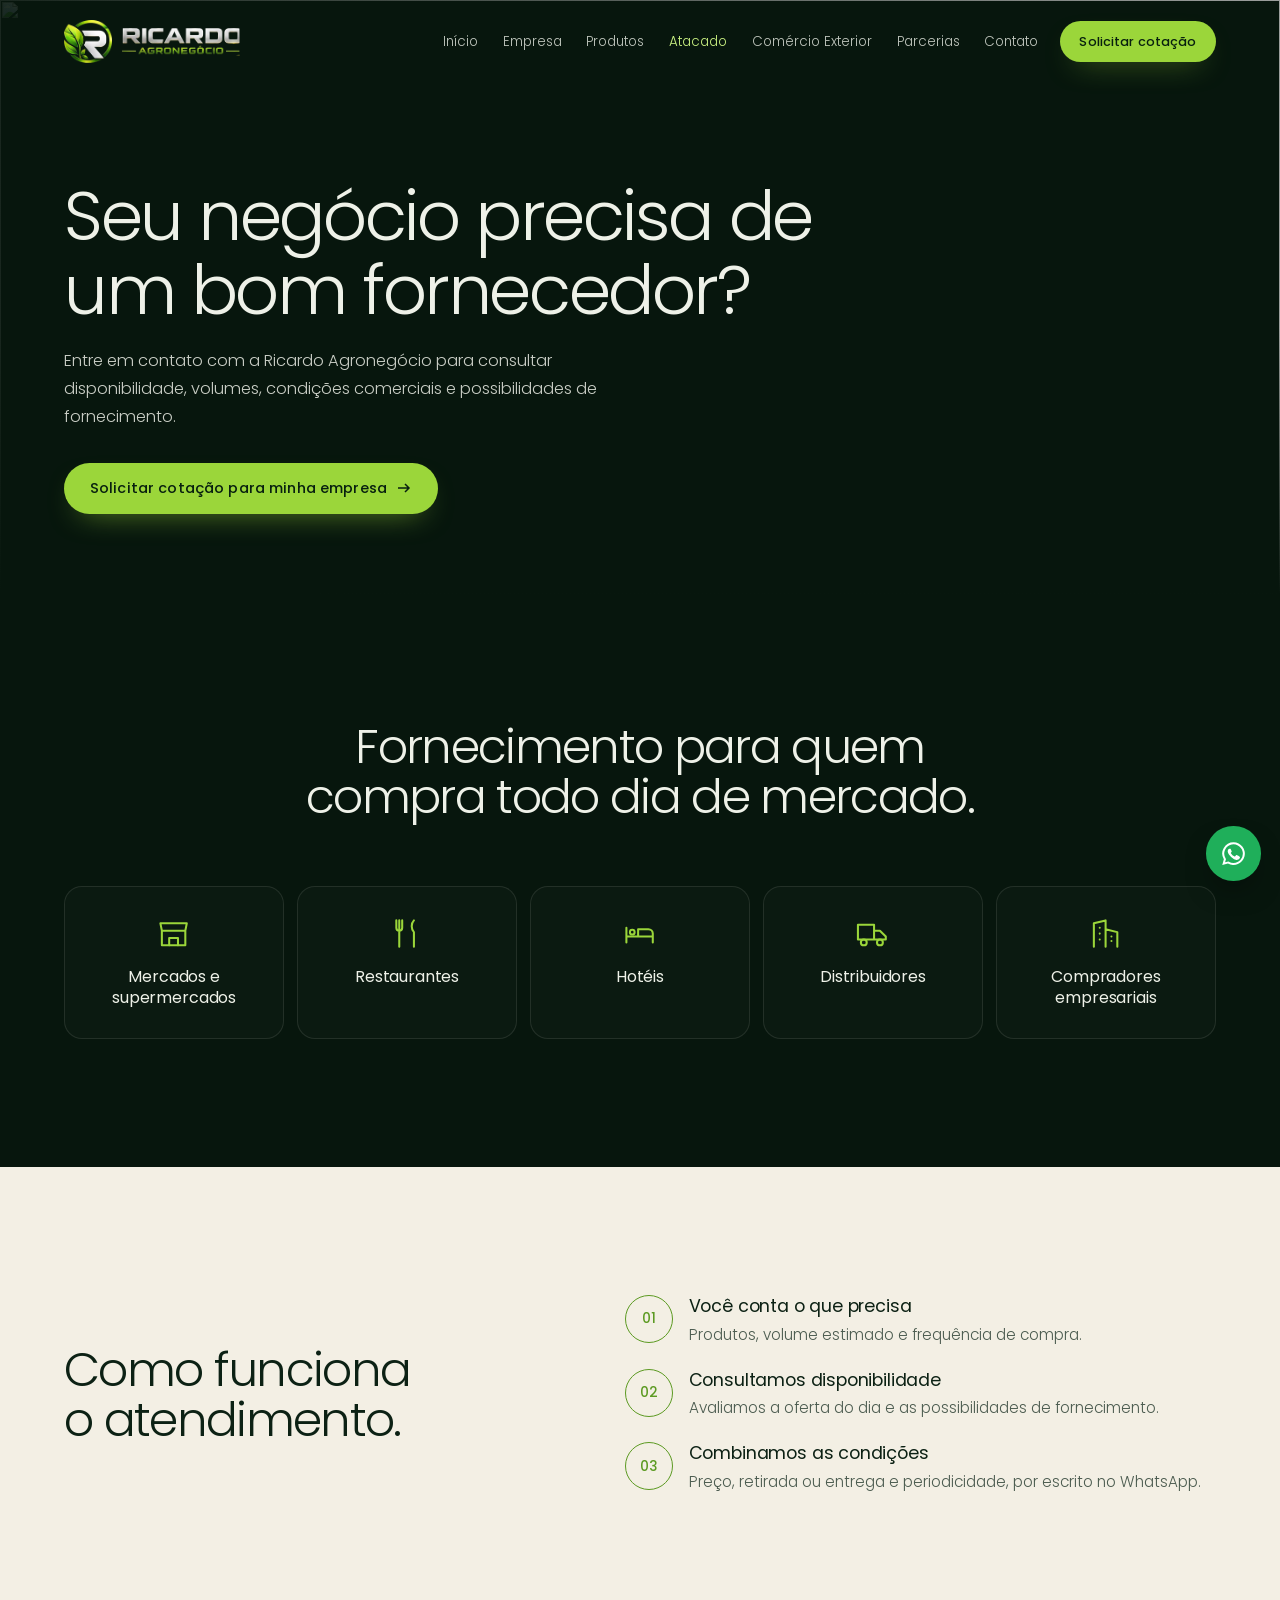
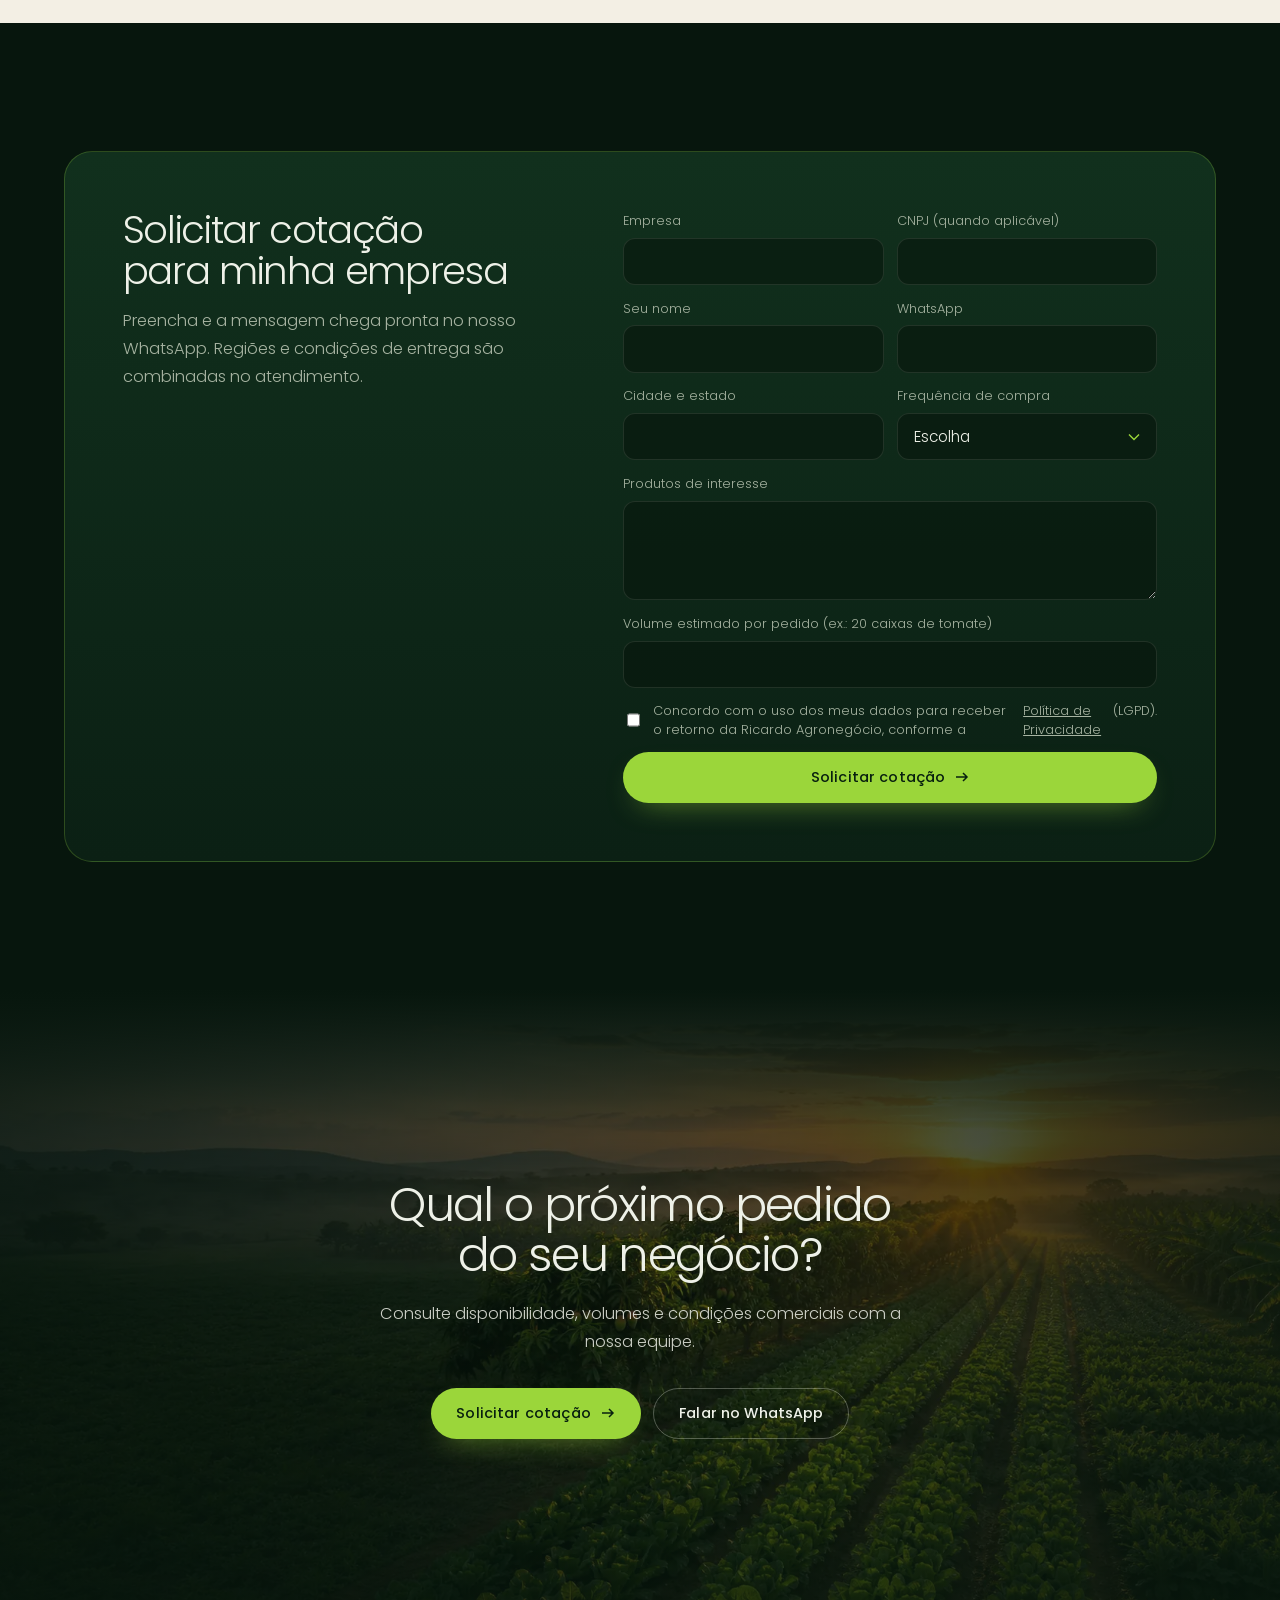
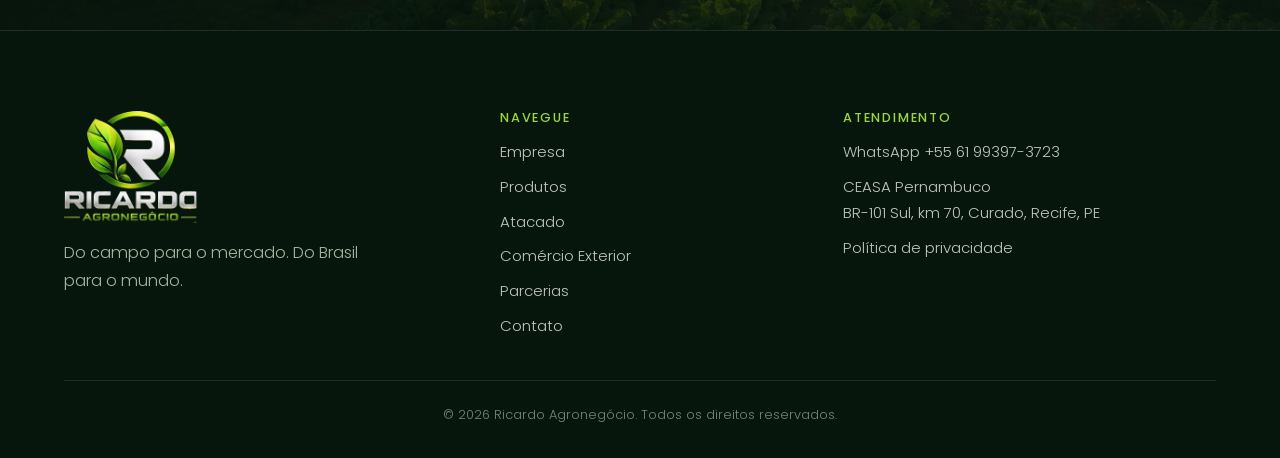
==== atacado.html @ 0f563da0 "feat: Ricardo Agronegocio site with catalog, quote list, harvest calendar and CEASA map Co-Authored-" ====
<!doctype html>
<html lang="pt-BR">
<head>
<meta charset="utf-8">
<meta name="viewport" content="width=device-width,initial-scale=1,viewport-fit=cover">
<title>Atacado e distribuição de hortifrúti em Recife | Ricardo Agronegócio</title>
<meta name="description" content="Fornecimento de frutas, verduras e legumes para mercados, restaurantes, hotéis, distribuidores e compradores empresariais a partir da CEASA Pernambuco.">
<meta name="robots" content="noindex,nofollow">
<link rel="canonical" href="https://ricardoagronegocio.vercel.app/atacado">
<meta name="theme-color" content="#07160D">
<meta property="og:type" content="website"><meta property="og:locale" content="pt_BR"><meta property="og:site_name" content="Ricardo Agronegócio">
<meta property="og:title" content="Atacado e distribuição de hortifrúti em Recife | Ricardo Agronegócio"><meta property="og:description" content="Fornecimento de frutas, verduras e legumes para mercados, restaurantes, hotéis, distribuidores e compradores empresariais a partir da CEASA Pernambuco."><meta property="og:url" content="https://ricardoagronegocio.vercel.app/atacado">
<meta property="og:image" content="https://ricardoagronegocio.vercel.app/assets/img/og-image.jpg"><meta name="twitter:card" content="summary_large_image">
<link rel="icon" href="/assets/img/favicon.png" type="image/png"><link rel="apple-touch-icon" href="/assets/img/apple-touch-icon.png">
<link rel="preload" href="/assets/fonts/poppins-300.woff2" as="font" type="font/woff2" crossorigin>
<link rel="preload" href="/assets/fonts/poppins-500.woff2" as="font" type="font/woff2" crossorigin>
<link rel="preload" as="image" imagesrcset="/assets/img/fotos/carga-1000.webp 1000w, /assets/img/fotos/carga-1672.webp 1672w" imagesizes="100vw" fetchpriority="high">
<script>document.documentElement.classList.add('js')</script>
<style>@font-face{font-family:"Poppins";src:url(/assets/fonts/poppins-300.woff2) format("woff2");font-weight:300;font-display:swap}@font-face{font-family:"Poppins";src:url(/assets/fonts/poppins-400.woff2) format("woff2");font-weight:400;font-display:swap}@font-face{font-family:"Poppins";src:url(/assets/fonts/poppins-500.woff2) format("woff2");font-weight:500;font-display:swap}@font-face{font-family:"Sans Reserva";src:local("Arial");size-adjust:112.5%}:root{--bg:#07160D;--bg-2:#0B2014;--bg-3:#11301D;--fg:#EEF1E8;--muted:#A6B3A1;--verde:#9BD63A;--verde-2:#C8EF80;--verde-3:#5C9A22;--creme:#F3EFE4;--creme-2:#E8E1D0;--tinta:#0C2114;--tinta-2:#4C5C50;--linha:rgba(155,214,58,.24);--linha-2:rgba(238,241,232,.1);--linha-c:rgba(12,33,20,.12);--sans:"Poppins","Sans Reserva",Arial,sans-serif;--t-hero:clamp(3rem,7.4vw,7.4rem);--t-h2:clamp(2rem,3.7vw,3.5rem);--gutter:clamp(1.25rem,5vw,4rem);--maxw:1280px;--section-py:clamp(5rem,10vw,8.5rem);--ease:cubic-bezier(.2,.8,.3,1);--r:20px}*,*::before,*::after{box-sizing:border-box}html{-webkit-text-size-adjust:100%;scroll-padding-top:6rem}body{margin:0;background:var(--bg);color:var(--fg);font:300 1.02rem/1.72 var(--sans);-webkit-font-smoothing:antialiased;overflow-x:clip}img{display:block;max-width:100%;height:auto}a{color:inherit;text-decoration:none}button,input,select,textarea{font:inherit;color:inherit}h1,h2,h3,p,ul,ol,figure,dl,dd,blockquote{margin:0}h1,h2{font-weight:300;line-height:1.06;letter-spacing:-.035em;text-wrap:balance}h3{font-weight:400;font-size:1.15rem;line-height:1.3;letter-spacing:-.01em}.wrap{width:100%;max-width:var(--maxw);margin-inline:auto;padding-inline:var(--gutter)}:focus-visible{outline:2px solid var(--verde);outline-offset:3px;border-radius:4px}::selection{background:var(--verde);color:var(--bg)}.btn{display:inline-flex;align-items:center;justify-content:center;gap:.55rem;min-height:3.2rem;padding:.7rem 1.55rem;border-radius:999px;border:1px solid transparent;font:500 .9rem/1.2 var(--sans);letter-spacing:.01em;white-space:nowrap;cursor:pointer;transition:background-color .35s var(--ease),border-color .35s var(--ease),color .35s var(--ease),transform .35s var(--ease),box-shadow .35s var(--ease)}.btn svg{width:1rem;height:1rem;flex:none;transition:transform .35s var(--ease)}.btn:hover svg{transform:translateX(3px)}.btn:active{transform:scale(.98)}.btn--verde{background:var(--verde);color:#08200F;box-shadow:0 12px 30px -16px rgba(155,214,58,.75)}.btn--verde:hover{background:var(--verde-2)}.btn--linha{border-color:rgba(238,241,232,.3);color:var(--fg)}.btn--linha:hover{border-color:var(--verde);color:var(--verde-2)}.btn--escuro{background:var(--tinta);color:var(--creme)}.btn--escuro:hover{background:var(--bg-3)}.ctas{display:flex;flex-wrap:wrap;gap:.75rem}.top{position:fixed;inset:0 0 auto 0;z-index:60;transition:background-color .4s var(--ease),border-color .4s var(--ease)}.top.solid,.menu-open .top{background:rgba(7,22,13,.86);-webkit-backdrop-filter:blur(14px);backdrop-filter:blur(14px);border-bottom:1px solid var(--linha-2)}.top__in{display:flex;align-items:center;justify-content:space-between;gap:1.2rem;height:5.2rem}.marca{display:flex;align-items:center;gap:.65rem;flex:none}.marca__r{width:3rem;height:auto}.marca__nome{height:1.75rem;width:auto}.nav{display:flex;align-items:center;gap:.15rem}.nav a:not(.btn){padding:.5rem .7rem;font-size:.84rem;color:rgba(238,241,232,.8);transition:color .3s}.nav a:not(.btn):hover,.nav a[aria-current="page"]{color:var(--verde-2)}.nav .btn{min-height:2.6rem;padding:.5rem 1.15rem;font-size:.8rem;margin-left:.5rem}.burger{display:none;width:2.9rem;height:2.9rem;border-radius:50%;border:1px solid var(--linha);background:none;cursor:pointer;position:relative}.burger span{position:absolute;left:50%;width:1.1rem;height:1.5px;background:var(--verde-2);transform:translateX(-50%);transition:transform .35s var(--ease),top .35s var(--ease)}.burger span:first-child{top:42%}.burger span:last-child{top:58%}.menu-open .burger span:first-child{top:50%;transform:translateX(-50%) rotate(45deg)}.menu-open .burger span:last-child{top:50%;transform:translateX(-50%) rotate(-45deg)}.capa{position:relative;min-height:100svh;display:flex;align-items:flex-end;overflow:hidden;isolation:isolate}.capa__bg{position:absolute;inset:0;z-index:-1}.capa__bg img{width:100%;height:100%;object-fit:cover;object-position:60% 50%;transform:scale(1.06)}.capa__bg::after{content:"";position:absolute;inset:0;background:linear-gradient(90deg,rgba(7,22,13,.88) 0%,rgba(7,22,13,.6) 38%,rgba(7,22,13,.08) 72%),linear-gradient(0deg,var(--bg) 0%,rgba(7,22,13,0) 36%)}.capa__txt{max-width:58rem;padding-block:9rem clamp(4rem,11vh,6.5rem)}.capa h1{font-size:var(--t-hero);line-height:.98}.capa p{margin-top:1.5rem;max-width:32rem;font-size:clamp(1.05rem,1.3vw,1.22rem);color:rgba(238,241,232,.84)}.capa .ctas{margin-top:2.2rem}.safra{display:flex;align-items:stretch;border-block:1px solid var(--linha-2);background:var(--bg)}.safra__rot{flex:none;display:flex;flex-direction:column;justify-content:center;padding:1rem clamp(1.2rem,3vw,2.4rem);border-right:1px solid var(--linha-2);line-height:1.25}.safra__rot span{font-size:.78rem;color:var(--muted)}.safra__rot b{font-weight:400;font-size:1.15rem;color:var(--verde-2);text-transform:capitalize}.safra__trilho{flex:1;overflow:hidden;-webkit-mask:linear-gradient(90deg,transparent,#000 6%,#000 94%,transparent);mask:linear-gradient(90deg,transparent,#000 6%,#000 94%,transparent)}.safra__t{display:flex;width:max-content;animation:corre 60s linear infinite}.safra__t:hover{animation-play-state:paused}.safra__item{flex:none;display:flex;align-items:center;gap:.7rem;margin-right:2rem;padding-block:.85rem;font-size:.92rem;color:rgba(238,241,232,.86);transition:color .3s}.safra__item img{width:2.8rem;height:2.8rem;border-radius:50%;object-fit:cover;border:1px solid var(--linha)}.safra__item:hover{color:var(--verde-2)}@keyframes corre{to{transform:translate3d(-50%,0,0)}}.perc{position:relative;background:var(--bg)}.js .perc{height:420vh}.perc__palco{position:sticky;top:0;height:100svh;overflow:hidden;isolation:isolate}.perc__fotos{position:absolute;inset:0;z-index:-1}.perc__foto{position:absolute;inset:0;opacity:0;transition:opacity 1.1s var(--ease)}.perc__foto.on{opacity:1}.perc__foto img{width:100%;height:100%;object-fit:cover;transform:scale(1.08);transition:transform 6s linear}.perc__foto.on img{transform:scale(1)}.perc__fotos::after{content:"";position:absolute;inset:0;background:linear-gradient(90deg,rgba(7,22,13,.9) 0%,rgba(7,22,13,.55) 42%,rgba(7,22,13,.12) 75%),linear-gradient(0deg,rgba(7,22,13,.85) 0%,rgba(7,22,13,0) 40%),linear-gradient(180deg,rgba(7,22,13,.7) 0%,rgba(7,22,13,0) 25%)}.perc__in{height:100%;display:grid;grid-template-rows:auto 1fr auto;padding-block:7.5rem 2.6rem}.perc__titulo{font-size:clamp(2rem,3.6vw,3.4rem);max-width:40rem}.perc__titulo span{color:var(--verde-2)}.perc__etapas{position:relative;align-self:end;max-width:31rem;min-height:17rem}.perc__etapa{position:absolute;inset:auto 0 0 0;opacity:0;transform:translate3d(0,24px,0);transition:opacity .7s var(--ease),transform .9s var(--ease);pointer-events:none}.perc__etapa.on{opacity:1;transform:none;pointer-events:auto}.perc__m{display:none}.perc__n{font-size:.82rem;font-weight:500;letter-spacing:.18em;color:var(--verde)}.perc__etapa h3{margin-top:.4rem;font-size:clamp(1.6rem,2.4vw,2.2rem);font-weight:300;letter-spacing:-.02em}.perc__frase{margin-top:.6rem;font-size:1.12rem;color:var(--verde-2)}.perc__etapa p:not(.perc__n):not(.perc__frase){margin-top:.6rem;color:rgba(238,241,232,.8)}.perc__etapa .btn{margin-top:1.4rem}.perc__trilha{position:relative;display:grid;grid-template-columns:repeat(4,1fr);margin:2.2rem 0 0;padding:0;list-style:none}.perc__trilha i{position:absolute;left:0;right:0;top:.45rem;height:2px;background:var(--linha-2)}.perc__trilha i b{position:absolute;inset:0;background:linear-gradient(90deg,var(--verde-3),var(--verde-2));transform-origin:left;transform:scaleX(var(--p,0))}.perc__trilha li{position:relative;padding-top:1.6rem;font-size:.86rem;color:var(--muted);transition:color .5s}.perc__trilha li span{position:absolute;left:0;top:0;width:1rem;height:1rem;border-radius:50%;background:var(--bg);border:2px solid rgba(238,241,232,.3);transition:background-color .5s,border-color .5s,box-shadow .5s}.perc__trilha li.on{color:var(--fg)}.perc__trilha li.on span{background:var(--verde);border-color:var(--verde-2);box-shadow:0 0 0 6px rgba(155,214,58,.15)}.sec{position:relative;padding-block:var(--section-py)}.sec--creme{background:var(--creme);color:var(--tinta)}.sec--escuro2{background:var(--bg-2)}.cab{max-width:52rem;margin:0 auto clamp(2.6rem,5vw,4rem);text-align:center}.cab h2{font-size:var(--t-h2)}.cab p{margin:1.1rem auto 0;max-width:40rem;color:var(--muted)}.sec--creme .cab p,.sec--creme p{color:var(--tinta-2)}.fim{display:flex;justify-content:center;margin-top:clamp(2.4rem,5vw,3.4rem)}.cats{display:grid;grid-template-columns:repeat(3,1fr);gap:clamp(.9rem,1.6vw,1.3rem)}.cat{display:flex;flex-direction:column;border-radius:var(--r);overflow:hidden;background:#fff;border:1px solid var(--linha-c);transition:transform .5s var(--ease),box-shadow .5s var(--ease)}.cat__foto{aspect-ratio:16/10;overflow:hidden;background:#E6E3DD}.cat__foto img{width:100%;height:100%;object-fit:cover;transition:transform .9s var(--ease)}.cat__txt{display:flex;flex-direction:column;gap:.35rem;padding:1.3rem 1.4rem 1.4rem}.cat h3{font-size:1.25rem}.cat p{font-size:.92rem;color:var(--tinta-2)}.cat__n{display:inline-flex;align-items:center;gap:.45rem;margin-top:.5rem;font-size:.84rem;font-weight:500;color:var(--verde-3)}.cat__n svg{width:.9rem;height:.9rem}.cat:hover{transform:translateY(-5px);box-shadow:0 30px 60px -30px rgba(12,33,20,.35)}.cat:hover .cat__foto img{transform:scale(1.06)}.atac{overflow:clip;isolation:isolate}.atac__bg{position:absolute;inset:0;z-index:-1}.atac__bg img{width:100%;height:100%;object-fit:cover}.atac__bg::after{content:"";position:absolute;inset:0;background:linear-gradient(90deg,rgba(7,22,13,.94) 0%,rgba(7,22,13,.78) 40%,rgba(7,22,13,.2) 80%),linear-gradient(180deg,var(--bg) 0%,rgba(7,22,13,0) 18%,rgba(7,22,13,0) 82%,var(--bg) 100%)}.atac__in{min-height:min(48rem,92svh);display:flex;align-items:center}.atac__txt{max-width:36rem}.atac h2{font-size:var(--t-h2)}.atac p{margin-top:1.2rem;color:rgba(238,241,232,.84)}.compradores{display:grid;grid-template-columns:1fr;margin:1.8rem 0 2rem;padding:0;list-style:none;border-top:1px solid var(--linha-2)}.compradores li{display:flex;align-items:center;gap:.9rem;padding:.85rem 0;border-bottom:1px solid var(--linha-2);font-size:1rem}.compradores svg{width:1.4rem;height:1.4rem;flex:none;color:var(--verde)}.loja{display:grid;grid-template-columns:1.05fr .95fr;gap:clamp(2rem,6vw,5rem);align-items:center}.loja h2{font-size:var(--t-h2)}.passos{display:grid;gap:1.3rem;margin:2rem 0 2.2rem;padding:0;list-style:none}.passos li{display:grid;grid-template-columns:3rem 1fr;gap:1rem;align-items:start}.passos b{display:grid;place-items:center;width:3rem;height:3rem;border-radius:50%;border:1px solid var(--verde);color:var(--verde-2);font-weight:500;font-size:.85rem}.passos h3{font-size:1.1rem}.passos p{margin-top:.25rem;font-size:.95rem;color:var(--muted)}.passos--claro b{border-color:var(--verde-3);color:var(--verde-3)}.passos--claro p{color:var(--tinta-2)}.demo{max-width:25rem;margin-inline:auto;border-radius:28px;padding:1.4rem;background:linear-gradient(180deg,#F7F4EC,#EDE7D8);color:var(--tinta);box-shadow:0 40px 90px -40px rgba(0,0,0,.8),0 0 0 1px rgba(255,255,255,.06);transform:rotate(-2deg)}.demo__topo{display:flex;align-items:center;gap:.6rem;padding-bottom:1rem;border-bottom:1px solid var(--linha-c);font-weight:400}.demo__topo svg{width:1.3rem;height:1.3rem;color:var(--verde-3)}.demo__topo b{margin-left:auto;font-weight:500;font-size:.8rem;padding:.2rem .7rem;border-radius:999px;background:var(--tinta);color:var(--verde-2)}.demo__itens{margin:0;padding:0;list-style:none}.demo__itens li{display:grid;grid-template-columns:2.6rem 1fr auto;gap:.8rem;align-items:center;padding:.75rem 0;border-bottom:1px solid var(--linha-c);font-size:.95rem}.demo__itens img{width:2.6rem;height:2.6rem;border-radius:10px;object-fit:cover}.demo__itens b{font-weight:500;font-size:.88rem;color:var(--tinta-2)}.demo__btn{display:flex;align-items:center;justify-content:center;gap:.6rem;margin-top:1.2rem;padding:.9rem;border-radius:999px;background:#1FAF5A;color:#fff;font-weight:500;font-size:.92rem}.demo__btn svg{width:1.2rem;height:1.2rem}.mundo{position:relative;min-height:min(52rem,100svh);display:flex;align-items:center;overflow:clip;isolation:isolate;padding-block:var(--section-py)}.mundo__bg{position:absolute;inset:0;z-index:-1}.mundo__bg img{width:100%;height:100%;object-fit:cover;object-position:60% 50%}.mundo__bg::after{content:"";position:absolute;inset:0;background:linear-gradient(90deg,rgba(7,22,13,.92) 0%,rgba(7,22,13,.66) 42%,rgba(7,22,13,.1) 80%),linear-gradient(180deg,var(--bg) 0%,rgba(7,22,13,0) 16%,rgba(7,22,13,0) 84%,var(--bg) 100%)}.mundo__txt{max-width:36rem}.mundo h2{font-size:var(--t-h2)}.mundo p{margin-top:1.2rem;color:rgba(238,241,232,.84)}.mundo .ctas{margin-top:2rem}.mundo__dado{margin-top:2.4rem!important;padding-top:1.4rem;border-top:1px solid var(--linha);font-size:1.02rem;color:var(--fg)!important}.mundo__dado small{display:block;margin-top:.4rem;font-size:.76rem;color:var(--muted)}.origem__topo{display:grid;grid-template-columns:.85fr 1.15fr;gap:clamp(2rem,6vw,5rem);align-items:center}.origem__foto{border-radius:24px;overflow:hidden;aspect-ratio:4/5;background:var(--creme-2)}.origem__foto img{width:100%;height:100%;object-fit:cover}.origem h2{font-size:var(--t-h2)}.origem__txt>p{margin-top:1.1rem}.origens{display:grid;grid-template-columns:repeat(2,1fr);gap:0;margin:1.8rem 0 0;padding:0;list-style:none;border-top:1px solid var(--linha-c)}.origens li{padding:1rem 1rem 1rem 0;border-bottom:1px solid var(--linha-c)}.origens li:nth-child(odd){padding-right:1.4rem}.origens h3{font-size:1rem;font-weight:500;color:var(--tinta)}.origens p{margin-top:.2rem;font-size:.9rem}.origens--grade{grid-template-columns:repeat(3,1fr);column-gap:2rem}.origem__fonte{margin-top:1.2rem!important;font-size:.78rem;opacity:.8}.cal{background:var(--bg-2)}.cal__abas{display:flex;justify-content:center;gap:.4rem;flex-wrap:wrap;margin-bottom:2rem}.cal__abas button{min-width:3.6rem;padding:.55rem .9rem;border-radius:999px;border:1px solid var(--linha-2);background:none;cursor:pointer;font-size:.86rem;text-transform:capitalize;color:var(--muted);transition:all .3s var(--ease)}.cal__abas button:hover{border-color:var(--verde);color:var(--fg)}.cal__abas button[aria-selected="true"]{background:var(--verde);border-color:var(--verde);color:#08200F;font-weight:500}.cal__grade{display:grid;grid-template-columns:repeat(auto-fill,minmax(7.4rem,1fr));gap:.8rem;min-height:9rem}.cal__item{display:flex;flex-direction:column;align-items:center;gap:.6rem;padding:.9rem .6rem 1rem;border-radius:16px;border:1px solid var(--linha-2);background:rgba(255,255,255,.02);text-align:center;font-size:.86rem;transition:border-color .3s,transform .4s var(--ease);animation:surge .5s var(--ease) both}.cal__item img{width:4.4rem;height:4.4rem;border-radius:50%;object-fit:cover}.cal__item:hover{border-color:var(--verde);transform:translateY(-3px)}.cal__fonte{margin-top:1.6rem;text-align:center;font-size:.78rem;color:var(--muted)}@keyframes surge{from{opacity:0;transform:translateY(8px)}}.lider__in{display:grid;grid-template-columns:.8fr 1.2fr;gap:clamp(2rem,6vw,5rem);align-items:center}.lider__marca{width:min(100%,22rem);margin-inline:auto;filter:drop-shadow(0 30px 60px rgba(0,0,0,.5))}.lider h2{font-size:var(--t-h2)}.lider__cargo{margin-top:.5rem;color:var(--verde-2)}.lider__txt>p:not(.lider__cargo){margin-top:1rem;color:rgba(238,241,232,.82)}.lider blockquote{margin-top:1.8rem;padding-left:1.4rem;border-left:2px solid var(--verde);font-size:clamp(1.2rem,1.8vw,1.55rem);line-height:1.5;font-weight:300}.lider .ctas{margin-top:2rem}.onde__grid{display:grid;grid-template-columns:1fr 1fr;gap:clamp(2rem,6vw,5rem);align-items:center}.onde__mapa svg{width:100%;height:auto;display:block}.onde__credito{margin-top:.5rem;font-size:.72rem;color:var(--muted);text-align:center}.m-agua{fill:none;stroke:#245a4a;stroke-width:1.2}.m-rua{fill:none;stroke:#2f4d38;stroke-width:.8}.m-via{fill:none;stroke:#7FB52E;stroke-width:2;opacity:.75}.m-area{fill:rgba(155,214,58,.1);stroke:var(--verde);stroke-width:1.6}.m-galpao{fill:rgba(155,214,58,.3);stroke:var(--verde-2);stroke-width:.6}.m-pino circle{fill:var(--verde-2)}.m-pulso{fill:none!important;stroke:var(--verde-2);stroke-width:1.5;transform-origin:center;transform-box:fill-box;animation:pulso 2.6s var(--ease) infinite}.m-pulso+.m-pulso{animation-delay:1.3s}@keyframes pulso{from{transform:scale(.3);opacity:1}to{transform:scale(2.2);opacity:0}}.onde h2{font-size:var(--t-h2)}.onde__lugar{margin-top:1.2rem;font-size:1.3rem;color:var(--verde-2)}.onde__txt p:not(.onde__lugar){margin-top:.7rem;color:rgba(238,241,232,.8)}.onde .ctas{margin-top:2rem}.faq{display:grid;grid-template-columns:.8fr 1.2fr;gap:clamp(2rem,5vw,4rem);align-items:start}.faq__cab{position:sticky;top:7rem}.faq h2{font-size:var(--t-h2)}.faq__item{border-bottom:1px solid var(--linha-c)}.faq__item summary{display:flex;justify-content:space-between;align-items:center;gap:1rem;padding:1.2rem 0;cursor:pointer;list-style:none;font-size:1.06rem;font-weight:400}.faq__item summary::-webkit-details-marker{display:none}.faq__item summary span{flex:none;display:grid;place-items:center;width:2rem;height:2rem;border-radius:50%;border:1px solid var(--linha-c);transition:transform .4s var(--ease),background-color .3s}.faq__item summary svg{width:1rem;height:1rem}.faq__item[open] summary span{transform:rotate(45deg);background:var(--tinta);color:var(--creme)}.faq__item p{padding:0 3rem 1.3rem 0}.final{position:relative;min-height:min(40rem,86svh);display:flex;align-items:center;justify-content:center;text-align:center;overflow:clip;isolation:isolate;padding-block:var(--section-py)}.final__bg{position:absolute;inset:0;z-index:-1}.final__bg img{width:100%;height:100%;object-fit:cover}.final__bg::after{content:"";position:absolute;inset:0;background:radial-gradient(70% 70% at 50% 50%,rgba(7,22,13,.55),rgba(7,22,13,.9)),linear-gradient(180deg,var(--bg) 0%,rgba(7,22,13,0) 22%)}.final__txt{max-width:44rem;margin-inline:auto}.final h2{font-size:var(--t-h2)}.final p{margin:1.2rem auto 0;max-width:34rem;color:rgba(238,241,232,.84)}.final .ctas{justify-content:center;margin-top:2rem}.rod{padding-block:clamp(3.5rem,7vw,5rem) 2rem;border-top:1px solid var(--linha-2);background:var(--bg)}.rod__grid{display:grid;grid-template-columns:1.3fr 1fr 1.2fr;gap:2rem}.rod__marca img{height:7rem;width:auto}.rod__frase{margin-top:1rem;color:var(--muted);max-width:20rem}.rod__col{display:flex;flex-direction:column;gap:.55rem}.rod__col h2{font-size:.8rem;font-weight:500;letter-spacing:.14em;text-transform:uppercase;color:var(--verde);margin-bottom:.4rem}.rod__col a{font-size:.94rem;color:rgba(238,241,232,.8);transition:color .3s}.rod__col a:hover{color:var(--verde-2)}.rod__fim{margin-top:2.6rem;padding-top:1.4rem;border-top:1px solid var(--linha-2);font-size:.8rem;color:rgba(238,241,232,.5);text-align:center}.zap{position:fixed;right:1.2rem;bottom:1.2rem;z-index:50;width:3.4rem;height:3.4rem;border-radius:50%;display:grid;place-items:center;background:#1FAF5A;color:#fff;box-shadow:0 14px 30px -12px rgba(0,0,0,.6);transition:transform .35s var(--ease)}.zap:hover{transform:scale(1.07)}.zap svg{width:1.7rem;height:1.7rem}.pagtopo{position:relative;min-height:66svh;display:flex;align-items:flex-end;overflow:hidden;isolation:isolate;padding-block:9rem clamp(3rem,7vw,5rem)}.pagtopo__bg{position:absolute;inset:0;z-index:-1}.pagtopo__bg img{width:100%;height:100%;object-fit:cover}.pagtopo__bg::after{content:"";position:absolute;inset:0;background:linear-gradient(90deg,rgba(7,22,13,.9) 0%,rgba(7,22,13,.55) 50%,rgba(7,22,13,.2) 100%),linear-gradient(0deg,var(--bg) 0%,rgba(7,22,13,0) 45%)}.pagtopo__txt{max-width:50rem}.pagtopo h1{font-size:clamp(2.6rem,5.4vw,5.2rem)}.pagtopo p{margin-top:1.3rem;max-width:38rem;font-size:clamp(1.02rem,1.2vw,1.15rem);color:rgba(238,241,232,.84)}.pagtopo .ctas{margin-top:2rem}.par{display:grid;grid-template-columns:.85fr 1.15fr;gap:clamp(2rem,6vw,5rem);align-items:start}.par__cab{position:sticky;top:7rem}.par h2{font-size:var(--t-h2)}.texto p{font-size:clamp(1.05rem,1.25vw,1.18rem);line-height:1.8;color:rgba(238,241,232,.86)}.sec--creme .texto p{color:var(--tinta-2)}.texto p+p{margin-top:1.2rem}.texto--pag{max-width:46rem}.texto--pag h2{font-size:clamp(1.35rem,2vw,1.8rem);margin:2.4rem 0 .8rem}.dims{display:grid;grid-template-columns:repeat(5,1fr);gap:.8rem;margin:0;padding:0;list-style:none}.dims li{display:flex;flex-direction:column;gap:1rem;padding:1.4rem 1.2rem 1.5rem;border-radius:18px;border:1px solid var(--linha-2);background:linear-gradient(180deg,rgba(155,214,58,.06),transparent 70%)}.dims b{font-weight:500;font-size:.82rem;letter-spacing:.14em;color:var(--verde)}.dims span{font-size:1rem;line-height:1.45}.mv{display:grid;grid-template-columns:1fr 1fr;gap:clamp(1.5rem,4vw,3rem)}.mv__item{padding:clamp(1.8rem,3.5vw,2.8rem);border-radius:24px;background:#fff;border:1px solid var(--linha-c)}.mv__item h2{font-size:clamp(1.6rem,2.6vw,2.3rem);color:var(--tinta)}.mv__item p{margin-top:1rem}.valores{display:grid;grid-template-columns:repeat(3,1fr);gap:clamp(.8rem,1.5vw,1.1rem)}.valor{padding:1.6rem 1.5rem 1.7rem;border-radius:18px;border:1px solid var(--linha-2);background:rgba(255,255,255,.02);transition:border-color .4s,transform .4s var(--ease)}.valor span{font-size:.8rem;font-weight:500;letter-spacing:.14em;color:var(--verde)}.valor h3{margin-top:.8rem;font-size:1.2rem}.valor p{margin-top:.5rem;font-size:.93rem;color:var(--muted)}.valor:hover{border-color:var(--linha);transform:translateY(-4px)}.marq{overflow:hidden;margin-top:clamp(3rem,6vw,4.5rem);border-block:1px solid var(--linha);padding-block:1.3rem}.marq__t{display:flex;width:max-content;animation:corre 46s linear infinite}.marq__t span{flex:none;margin-right:2.4rem;font-size:clamp(1.3rem,2.4vw,2.2rem);white-space:nowrap}.marq__t i{flex:none;margin-right:2.4rem;align-self:center;width:.5rem;height:.5rem;border-radius:50%;background:var(--verde)}.lider--pag .lider__in{align-items:start}.lider--pag .lider__marca{position:sticky;top:8rem}.quem{display:grid;grid-template-columns:repeat(5,1fr);gap:.8rem;margin:0;padding:0;list-style:none}.quem li{display:flex;flex-direction:column;align-items:center;gap:1rem;padding:1.8rem 1rem;border-radius:18px;border:1px solid var(--linha-2);text-align:center;background:rgba(255,255,255,.02)}.quem svg{width:2.2rem;height:2.2rem;color:var(--verde)}.quem h3{font-size:1rem}.como{display:grid;grid-template-columns:.9fr 1.1fr;gap:clamp(2rem,6vw,5rem);align-items:center}.como h2{font-size:var(--t-h2)}.como .passos{margin:0}.blocos{display:grid;grid-template-columns:repeat(3,1fr);gap:clamp(.8rem,1.5vw,1.1rem)}.bloco{padding:1.7rem 1.6rem;border-radius:18px;border:1px solid var(--linha-2);background:rgba(255,255,255,.02)}.bloco svg{width:2rem;height:2rem;color:var(--verde)}.bloco h3{margin-top:1.1rem;font-size:1.12rem}.bloco p{margin-top:.45rem;font-size:.93rem;color:var(--muted)}.par--centro{align-items:center}.caixa{display:grid;grid-template-columns:.9fr 1.1fr;gap:clamp(2rem,5vw,4rem);padding:clamp(1.8rem,4.5vw,3.6rem);border-radius:28px;background:linear-gradient(180deg,var(--bg-3),var(--bg-2));border:1px solid var(--linha)}.caixa h2{font-size:clamp(1.8rem,3vw,2.7rem)}.caixa__txt p{margin-top:1rem;color:var(--muted)}.tel{display:inline-flex;align-items:center;gap:.6rem;margin-top:1.6rem;font-size:1.2rem;color:var(--verde-2)}.tel svg{width:1.4rem;height:1.4rem}.form{display:grid;grid-template-columns:1fr 1fr;gap:.8rem}.campo{display:flex;flex-direction:column;gap:.35rem}.campo--cheio{grid-column:1/-1}.campo label{font-size:.8rem;color:var(--muted)}.campo input,.campo select,.campo textarea{width:100%;min-height:2.95rem;padding:.6rem 1rem;border-radius:12px;border:1px solid var(--linha-2);background:rgba(7,22,13,.6);font-size:.95rem;transition:border-color .3s}.campo select{appearance:none;-webkit-appearance:none;background-image:url("data:image/svg+xml,%3Csvg xmlns='http://www.w3.org/2000/svg' width='12' height='8' fill='none'%3E%3Cpath d='M1 1.5l5 5 5-5' stroke='%239BD63A' stroke-width='1.4'/%3E%3C/svg%3E");background-repeat:no-repeat;background-position:right 1rem center;padding-right:2.4rem}.campo select option{background:var(--bg-2)}.campo textarea{min-height:4.6rem;resize:vertical}.campo input:focus,.campo select:focus,.campo textarea:focus{outline:none;border-color:var(--verde)}.form .btn{grid-column:1/-1;width:100%}.form__mel{position:absolute;left:-9999px}.aceite{grid-column:1/-1;display:flex;gap:.6rem;font-size:.8rem;color:var(--muted);line-height:1.5}.aceite a{text-decoration:underline}.aceite input{margin-top:.2rem;accent-color:var(--verde);flex:none}.catal{padding-block:clamp(2.5rem,5vw,4rem) var(--section-py);background:var(--creme);color:var(--tinta)}.catal__barra{position:sticky;top:5.2rem;z-index:20;display:flex;flex-wrap:wrap;align-items:center;gap:.8rem;margin-inline:calc(var(--gutter) * -1);padding:.9rem var(--gutter);background:rgba(243,239,228,.92);-webkit-backdrop-filter:blur(12px);backdrop-filter:blur(12px);border-bottom:1px solid var(--linha-c)}.busca{display:flex;align-items:center;gap:.6rem;flex:1 1 18rem;max-width:24rem;padding:.2rem 1rem;border-radius:999px;border:1px solid var(--linha-c);background:#fff}.busca svg{width:1.1rem;height:1.1rem;color:var(--tinta-2);flex:none}.busca input{width:100%;min-height:2.6rem;border:0;background:none;font-size:.95rem;color:var(--tinta)}.busca input:focus{outline:none}.filtros{display:flex;flex-wrap:wrap;gap:.4rem}.filtros::-webkit-scrollbar{display:none}.filtros button{flex:none;padding:.55rem 1rem;border-radius:999px;border:1px solid var(--linha-c);background:#fff;font-size:.84rem;cursor:pointer;color:var(--tinta);transition:all .3s var(--ease)}.filtros button:hover{border-color:var(--verde-3)}.filtros button.on{background:var(--tinta);border-color:var(--tinta);color:var(--verde-2)}.catal__bloco{padding-top:clamp(2.4rem,5vw,3.6rem);scroll-margin-top:10rem}.catal__cab{display:flex;align-items:baseline;justify-content:space-between;gap:1rem;flex-wrap:wrap;margin-bottom:1.4rem;padding-bottom:1rem;border-bottom:1px solid var(--linha-c)}.catal__cab h2{font-size:clamp(1.6rem,2.8vw,2.4rem)}.catal__cab p{color:var(--tinta-2);font-size:.95rem}.prods{display:grid;grid-template-columns:repeat(auto-fill,minmax(15rem,1fr));gap:clamp(.8rem,1.4vw,1.1rem)}.prod{display:flex;flex-direction:column;border-radius:18px;overflow:hidden;background:#fff;border:1px solid var(--linha-c);scroll-margin-top:11rem;transition:box-shadow .4s var(--ease),border-color .4s}.prod:hover{box-shadow:0 24px 50px -30px rgba(12,33,20,.4)}.prod:target{border-color:var(--verde-3);box-shadow:0 0 0 3px rgba(155,214,58,.35)}.prod__foto{position:relative;aspect-ratio:1;background:#E6E3DD;overflow:hidden}.prod__foto img{width:100%;height:100%;object-fit:cover}.prod__selo{position:absolute;left:.8rem;bottom:.8rem;padding:.25rem .7rem;border-radius:999px;background:var(--tinta);color:var(--verde-2);font-size:.74rem;font-weight:500}.prod__txt{flex:1;padding:1.1rem 1.15rem .4rem}.prod h3{font-size:1.15rem}.prod__var{margin-top:.15rem;font-size:.82rem;color:var(--verde-3)!important}.prod__desc{margin-top:.5rem;font-size:.88rem;line-height:1.55;color:var(--tinta-2)}.prod__info{margin-top:.8rem;display:grid;gap:.35rem;font-size:.8rem;line-height:1.45}.prod__info div{display:grid;grid-template-columns:5.6rem 1fr;gap:.5rem}.prod__info dt{color:var(--tinta-2)}.prod__info dd{color:var(--tinta)}.prod__add{display:flex;align-items:center;justify-content:center;gap:.5rem;margin:.9rem 1.15rem 1.15rem;min-height:2.8rem;border-radius:999px;border:1px solid var(--tinta);background:none;cursor:pointer;font-size:.86rem;font-weight:500;color:var(--tinta);transition:all .3s var(--ease)}.prod__add svg{width:1rem;height:1rem}.prod__add:hover{background:var(--tinta);color:var(--verde-2)}.prod__add.na{background:var(--verde);border-color:var(--verde);color:#08200F}.catal__vazio{padding:3rem 0;text-align:center;color:var(--tinta-2)}.catal__nota{margin-top:2.6rem;font-size:.82rem;color:var(--tinta-2);text-align:center}.cesta{position:fixed;left:50%;bottom:1.2rem;z-index:55;transform:translateX(-50%)}.cesta__abre{display:flex;align-items:center;gap:.7rem;padding:.75rem .9rem .75rem 1.3rem;border-radius:999px;border:0;background:var(--tinta);color:var(--creme);cursor:pointer;font-size:.92rem;box-shadow:0 18px 40px -16px rgba(0,0,0,.6)}.cesta__abre svg{width:1.2rem;height:1.2rem;color:var(--verde)}.cesta__abre b{min-width:1.9rem;height:1.9rem;display:grid;place-items:center;border-radius:999px;background:var(--verde);color:#08200F;font-weight:500;font-size:.85rem}.cesta.pula .cesta__abre{animation:pula .5s var(--ease)}@keyframes pula{40%{transform:scale(1.08)}}.cesta__painel{position:fixed;right:1rem;bottom:5.4rem;width:min(26rem,calc(100vw - 2rem));max-height:calc(100svh - 7.5rem);overflow:auto;padding:1.3rem;border-radius:24px;background:#FBF9F3;color:var(--tinta);box-shadow:0 40px 90px -30px rgba(0,0,0,.7)}.cesta__topo{display:flex;align-items:center;justify-content:space-between;gap:1rem;padding-bottom:.8rem;border-bottom:1px solid var(--linha-c)}.cesta__topo h2{font-size:1.25rem;letter-spacing:-.01em}.cesta__topo button{width:2.4rem;height:2.4rem;border-radius:50%;border:1px solid var(--linha-c);background:none;cursor:pointer;display:grid;place-items:center}.cesta__topo svg{width:1rem;height:1rem}.cesta__itens{margin:0;padding:0;list-style:none}.cesta__itens li{display:grid;grid-template-columns:2.8rem 1fr auto;gap:.3rem .8rem;align-items:center;padding:.8rem 0;border-bottom:1px solid var(--linha-c)}.cesta__itens img{grid-row:span 2;width:2.8rem;height:2.8rem;border-radius:10px;object-fit:cover}.cesta__itens .nome{font-size:.95rem;font-weight:400}.cesta__itens .tira{width:2rem;height:2rem;border:0;background:none;cursor:pointer;color:var(--tinta-2);display:grid;place-items:center}.cesta__itens .tira svg{width:.9rem;height:.9rem}.cesta__itens .qtd{grid-column:2/4;display:flex;gap:.5rem}.cesta__itens input,.cesta__itens select{min-height:2.3rem;border-radius:10px;border:1px solid var(--linha-c);background:#fff;padding:.3rem .6rem;font-size:.88rem;color:var(--tinta)}.cesta__itens input{width:4.6rem}.cesta__itens select{flex:1}.cesta__vazia{padding:1.2rem 0;font-size:.9rem;color:var(--tinta-2)}.cesta__form{display:grid;grid-template-columns:1fr 1fr;gap:.6rem;margin-top:1rem}.cesta__form .campo label{color:var(--tinta-2)}.cesta__form .campo input,.cesta__form .campo select{background:#fff;border-color:var(--linha-c);color:var(--tinta);min-height:2.6rem}.cesta__form .btn{grid-column:1/-1;background:#1FAF5A;color:#fff;box-shadow:none}.cesta__form .btn svg{width:1.2rem;height:1.2rem}.cesta__form .btn:hover{background:#178f49}.obrigado{min-height:100svh;display:grid;place-items:center;text-align:center;padding:2rem}.obrigado img{width:6rem;height:auto;margin:0 auto 2rem}.obrigado h1{font-size:clamp(1.8rem,4vw,2.8rem)}.obrigado p{margin-top:1rem;color:var(--muted)}.gira{width:2.6rem;height:2.6rem;margin:2rem auto;border-radius:50%;border:1.5px solid var(--linha-2);border-top-color:var(--verde);animation:gira 1s linear infinite}@keyframes gira{to{transform:rotate(360deg)}}.obrigado .ctas{justify-content:center}.js .rv{opacity:0;transform:translate3d(0,26px,0);transition:opacity .9s var(--ease),transform 1.1s var(--ease)}.js .rv.in{opacity:1;transform:none}.js .rv[data-d="1"]{transition-delay:.08s}.js .rv[data-d="2"]{transition-delay:.16s}@media (max-width:1180px){.nav{display:none}.burger{display:block}.menu-open .nav{display:flex;position:fixed;inset:5.2rem 0 auto 0;flex-direction:column;align-items:stretch;gap:0;padding:1rem var(--gutter) 1.6rem;background:var(--bg);border-bottom:1px solid var(--linha-2)}.menu-open .nav a:not(.btn){text-align:center;padding:.9rem;border-bottom:1px solid var(--linha-2);font-size:.95rem}.menu-open .nav .btn{margin:1rem 0 0}.dims{grid-template-columns:repeat(3,1fr)}.quem{grid-template-columns:repeat(3,1fr)}}@media (max-width:900px){.cats,.valores,.blocos{grid-template-columns:repeat(2,1fr)}.loja,.origem__topo,.lider__in,.onde__grid,.faq,.par,.como,.caixa,.mv{grid-template-columns:1fr}.faq__cab,.par__cab{position:relative;top:0}.rod__grid{grid-template-columns:1fr 1fr}.rod__marca{grid-column:1/-1}.origens--grade{grid-template-columns:repeat(2,1fr)}.lider--pag .lider__marca{position:relative;top:0}.lider__marca{width:min(60%,14rem)}}@media (max-width:760px){.top__in{height:4.6rem}.marca__r{width:2.6rem}.marca__nome{height:1.45rem}.menu-open .nav{inset:4.6rem 0 auto 0}.capa{align-items:flex-start;text-align:center}.capa__bg img{object-position:50% 70%}.capa__bg::after{background:linear-gradient(180deg,rgba(7,22,13,.82) 0%,rgba(7,22,13,.55) 40%,rgba(7,22,13,.05) 66%,rgba(7,22,13,.2) 84%,var(--bg) 100%)}.capa__txt{padding:7.4rem 0 clamp(15rem,58vw,20rem);margin-inline:auto}.capa p{margin-inline:auto}.ctas{justify-content:center}.safra__rot{padding-inline:1rem}.safra__rot b{font-size:1rem}.js .perc{height:auto}.perc__palco{position:relative;height:auto;overflow:visible}.perc__fotos{display:none}.perc__in{display:block;padding-block:var(--section-py)}.perc__titulo{text-align:center;margin-inline:auto}.perc__etapas{min-height:0;max-width:none;margin-top:2.4rem;display:grid;gap:1.2rem}.perc__etapa{position:relative;inset:auto;opacity:1;transform:none;pointer-events:auto;border-radius:22px;overflow:hidden;border:1px solid var(--linha-2);background:var(--bg-2);padding:0 1.3rem 1.5rem}.perc__m{display:block;margin:0 -1.3rem 1.2rem;aspect-ratio:16/10;overflow:hidden}.perc__m img{width:100%;height:100%;object-fit:cover}.perc__trilha{display:none}.cats,.valores,.blocos,.dims{grid-template-columns:1fr}.quem{grid-template-columns:repeat(2,1fr)}.quem li:last-child{grid-column:1/-1}.compradores{grid-template-columns:1fr}.atac__in{min-height:0}.atac__bg::after{background:linear-gradient(180deg,var(--bg) 0%,rgba(7,22,13,.82) 30%,rgba(7,22,13,.9) 100%)}.atac__txt,.mundo__txt,.loja__txt,.origem__txt,.lider__txt,.onde__txt{text-align:center}.passos li{text-align:left}.mundo__bg::after{background:linear-gradient(180deg,var(--bg) 0%,rgba(7,22,13,.7) 25%,rgba(7,22,13,.88) 100%)}.origens{grid-template-columns:1fr;text-align:left}.origens--grade{grid-template-columns:1fr}.origem__foto{max-width:24rem;margin-inline:auto}.lider blockquote{border-left:0;padding-left:0;border-top:2px solid var(--verde);padding-top:1.2rem}.faq__item p{padding-right:0}.form,.cesta__form{grid-template-columns:1fr}.rod__grid{grid-template-columns:1fr;text-align:center}.rod__marca img{margin-inline:auto}.rod__frase{margin-inline:auto}.pagtopo{min-height:56svh;text-align:center;padding-top:8rem}.pagtopo p{margin-inline:auto}.catal__barra{top:4.6rem;padding-block:.7rem}.filtros{flex-wrap:nowrap;overflow-x:auto;scrollbar-width:none;margin-inline:calc(var(--gutter) * -1);padding-inline:var(--gutter)}.filtros::-webkit-scrollbar{display:none}.busca{max-width:none}.prods{grid-template-columns:repeat(2,1fr);gap:.6rem}.prod__txt{padding:.8rem .8rem .2rem}.prod h3{font-size:1rem}.prod__desc{display:none}.prod__info div{grid-template-columns:1fr;gap:0}.prod__info div:last-child{display:none}.prod__add{margin:.7rem .8rem .8rem;min-height:2.5rem;font-size:.8rem}.prod__add span{display:none}.prod__add::after{content:"Adicionar"}.prod__add.na::after{content:"Na lista"}.cesta{left:1rem;right:5.4rem;transform:none}.cesta__abre{width:100%;justify-content:space-between}.cesta__painel{left:.5rem;right:.5rem;width:auto;bottom:5.2rem}.cal__abas{flex-wrap:nowrap;overflow-x:auto;justify-content:flex-start;margin-inline:calc(var(--gutter) * -1);padding-inline:var(--gutter);scrollbar-width:none}.cal__abas::-webkit-scrollbar{display:none}.cal__grade{grid-template-columns:repeat(3,1fr);gap:.55rem}.cal__item img{width:3.6rem;height:3.6rem}}@media (prefers-reduced-motion:reduce){*,*::before,*::after{animation-duration:.01ms!important;animation-iteration-count:1!important;transition-duration:.01ms!important}.js .rv{opacity:1;transform:none}.js .perc{height:auto}}</style>
<script type="application/ld+json">{"@context":"https://schema.org","@type":"BreadcrumbList","itemListElement":[{"@type":"ListItem","position":1,"name":"Início","item":"https://ricardoagronegocio.vercel.app/"},{"@type":"ListItem","position":2,"name":"Atacado e distribuição","item":"https://ricardoagronegocio.vercel.app/atacado"}]}</script>
</head>
<body>
<header class="top"><div class="wrap top__in">
  <a class="marca" href="/" aria-label="Ricardo Agronegócio, início"><img class="marca__r" src="/assets/img/logo-emblema-96.webp" srcset="/assets/img/logo-emblema-96.webp 1x, /assets/img/logo-emblema-192.webp 2x" alt="" width="109" height="96"><img class="marca__nome" src="/assets/img/logo-nome-64.webp" srcset="/assets/img/logo-nome-64.webp 1x, /assets/img/logo-nome-128.webp 2x" alt="Ricardo Agronegócio" width="268" height="64"></a>
  <nav class="nav" id="nav" aria-label="Principal"><a href="/">Início</a><a href="/empresa">Empresa</a><a href="/produtos">Produtos</a><a href="/atacado" aria-current=page>Atacado</a><a href="/comercio-exterior">Comércio Exterior</a><a href="/parcerias">Parcerias</a><a href="/contato">Contato</a><a class="btn btn--verde" href="/contato#cotacao">Solicitar cotação</a></nav>
  <button class="burger" type="button" aria-label="Abrir menu" aria-expanded="false" aria-controls="nav"><span></span><span></span></button>
</div></header>
<main>
<section class="pagtopo"><div class="pagtopo__bg"><img src="/assets/img/fotos/carga-1672.webp" srcset="/assets/img/fotos/carga-1000.webp 1000w, /assets/img/fotos/carga-1672.webp 1672w" sizes="100vw" alt="" width="1672" height="940" fetchpriority="high" decoding="async"></div><div class="wrap"><div class="pagtopo__txt"><h1>Seu negócio precisa de um bom fornecedor?</h1><p>Entre em contato com a Ricardo Agronegócio para consultar disponibilidade, volumes, condições comerciais e possibilidades de fornecimento.</p><div class="ctas"><a class="btn btn--verde" href="#cotacao-empresa">Solicitar cotação para minha empresa <svg viewBox="0 0 16 16" fill="none" aria-hidden="true"><path d="M2 8h11M9 4l4 4-4 4" stroke="currentColor" stroke-width="1.5"/></svg></a></div></div></div></section>
<section class="sec"><div class="wrap">
  <div class="cab rv"><h2>Fornecimento para quem compra todo dia de mercado.</h2></div>
  <ul class="quem"><li class="rv" data-d="0"><svg viewBox="0 0 24 24" fill="none" stroke="currentColor" stroke-width="1.4" stroke-linecap="round" stroke-linejoin="round" aria-hidden="true"><path d="M4 10v10h16V10M3 5h18l-1 5H4z"/><path d="M9 20v-5h6v5"/></svg><h3>Mercados e supermercados</h3></li><li class="rv" data-d="1"><svg viewBox="0 0 24 24" fill="none" stroke="currentColor" stroke-width="1.4" stroke-linecap="round" stroke-linejoin="round" aria-hidden="true"><path d="M7 3v8M5 3v5a2 2 0 0 0 4 0V3M7 11v10M17 3c-2 2-2 6 0 8v10"/></svg><h3>Restaurantes</h3></li><li class="rv" data-d="2"><svg viewBox="0 0 24 24" fill="none" stroke="currentColor" stroke-width="1.4" stroke-linecap="round" stroke-linejoin="round" aria-hidden="true"><path d="M3 18V8M3 14h18v4M21 14v-2a3 3 0 0 0-3-3h-7v5"/><circle cx="7" cy="11" r="1.6"/></svg><h3>Hotéis</h3></li><li class="rv" data-d="0"><svg viewBox="0 0 24 24" fill="none" stroke="currentColor" stroke-width="1.4" stroke-linecap="round" stroke-linejoin="round" aria-hidden="true"><path d="M2 6h11v10H2zM13 10h4l4 4v2h-8z"/><circle cx="6" cy="18" r="2"/><circle cx="17" cy="18" r="2"/></svg><h3>Distribuidores</h3></li><li class="rv" data-d="1"><svg viewBox="0 0 24 24" fill="none" stroke="currentColor" stroke-width="1.4" stroke-linecap="round" stroke-linejoin="round" aria-hidden="true"><path d="M4 21V5l8-2v18M12 9l8 2v10M8 8v.01M8 12v.01M8 16v.01M16 14v.01M16 17v.01"/></svg><h3>Compradores empresariais</h3></li></ul>
</div></section>
<section class="sec sec--creme"><div class="wrap como">
  <div class="como__cab rv"><h2>Como funciona o atendimento.</h2></div>
  <ol class="passos passos--claro rv" data-d="1">
    <li><b>01</b><div><h3>Você conta o que precisa</h3><p>Produtos, volume estimado e frequência de compra.</p></div></li>
    <li><b>02</b><div><h3>Consultamos disponibilidade</h3><p>Avaliamos a oferta do dia e as possibilidades de fornecimento.</p></div></li>
    <li><b>03</b><div><h3>Combinamos as condições</h3><p>Preço, retirada ou entrega e periodicidade, por escrito no WhatsApp.</p></div></li>
  </ol>
</div></section>
<section class="sec" id="cotacao-empresa"><div class="wrap"><div class="caixa">
  <div class="caixa__txt"><h2>Solicitar cotação para minha empresa</h2><p>Preencha e a mensagem chega pronta no nosso WhatsApp. Regiões e condições de entrega são combinadas no atendimento.</p></div>
  <form class="form" data-form data-abertura="Olá! Quero uma cotação de atacado para a minha empresa." novalidate>
    <div class="campo"><label for="f-empresa0">Empresa</label><input id="f-empresa0" name="Empresa" type="text" required></div><div class="campo"><label for="f-cnpj1">CNPJ (quando aplicável)</label><input id="f-cnpj1" name="CNPJ" type="text"></div><div class="campo"><label for="f-seunome2">Seu nome</label><input id="f-seunome2" name="Seu nome" type="text" required></div><div class="campo"><label for="f-whatsapp3">WhatsApp</label><input id="f-whatsapp3" name="WhatsApp" type="tel" inputmode="tel" autocomplete="tel" required></div><div class="campo"><label for="f-cidadeuf4">Cidade e estado</label><input id="f-cidadeuf4" name="Cidade/UF" type="text" required></div><div class="campo"><label for="f-frequnciad5">Frequência de compra</label><select id="f-frequnciad5" name="Frequência de compra" required><option value="" selected disabled>Escolha</option><option>Semanal</option><option>Duas ou mais vezes por semana</option><option>Quinzenal</option><option>Mensal</option><option>Pedido pontual</option></select></div><div class="campo campo--cheio"><label for="f-produtosde6">Produtos de interesse</label><textarea id="f-produtosde6" name="Produtos de interesse" rows="3" required></textarea></div><div class="campo campo--cheio"><label for="f-volumeesti7">Volume estimado por pedido (ex.: 20 caixas de tomate)</label><input id="f-volumeesti7" name="Volume estimado" type="text"></div>
    <div class="form__mel" aria-hidden="true"><input name="site" tabindex="-1" autocomplete="off"></div>
    <label class="aceite"><input type="checkbox" name="aceite" required> Concordo com o uso dos meus dados para receber o retorno da Ricardo Agronegócio, conforme a <a href="/privacidade">Política de Privacidade</a> (LGPD).</label>
    <button class="btn btn--verde" type="submit">Solicitar cotação <svg viewBox="0 0 16 16" fill="none" aria-hidden="true"><path d="M2 8h11M9 4l4 4-4 4" stroke="currentColor" stroke-width="1.5"/></svg></button>
  </form>
</div></div></section>
<section class="final" id="fale"><div class="final__bg"><img src="/assets/img/fotos/campo-1672.webp" srcset="/assets/img/fotos/campo-1000.webp 1000w, /assets/img/fotos/campo-1672.webp 1672w" sizes="100vw" alt="" width="1672" height="941" loading="lazy" decoding="async"></div><div class="wrap"><div class="final__txt rv">
  <h2>Qual o próximo pedido do seu negócio?</h2><p>Consulte disponibilidade, volumes e condições comerciais com a nossa equipe.</p>
  <div class="ctas"><a class="btn btn--verde" href="/contato#cotacao">Solicitar cotação <svg viewBox="0 0 16 16" fill="none" aria-hidden="true"><path d="M2 8h11M9 4l4 4-4 4" stroke="currentColor" stroke-width="1.5"/></svg></a><a class="btn btn--linha" href="/obrigado?c=cta">Falar no WhatsApp</a></div>
</div></div></section>
</main>
<footer class="rod"><div class="wrap">
  <div class="rod__grid">
    <div class="rod__marca"><img src="/assets/img/logo-completa-240.webp" srcset="/assets/img/logo-completa-240.webp 1x, /assets/img/logo-completa-480.webp 2x" alt="Ricardo Agronegócio" width="286" height="240" loading="lazy">
      <p class="rod__frase">Do campo para o mercado. Do Brasil para o mundo.</p></div>
    <div class="rod__col"><h2>Navegue</h2><a href="/empresa">Empresa</a><a href="/produtos">Produtos</a><a href="/atacado">Atacado</a><a href="/comercio-exterior">Comércio Exterior</a><a href="/parcerias">Parcerias</a><a href="/contato">Contato</a></div>
    <div class="rod__col"><h2>Atendimento</h2><a href="/obrigado?c=rodape">WhatsApp +55 61 99397-3723</a><a href="https://www.google.com/maps/search/?api=1&query=CEASA+Pernambuco+BR-101+Sul+km+70+Curado+Recife" target="_blank" rel="noopener">CEASA Pernambuco<br>BR-101 Sul, km 70, Curado, Recife, PE</a><a href="/privacidade">Política de privacidade</a></div>
  </div>
  <p class="rod__fim">© 2026 Ricardo Agronegócio. Todos os direitos reservados.</p>
</div></footer>
<a class="zap" href="/obrigado?c=flutuante" aria-label="Falar pelo WhatsApp"><svg viewBox="0 0 24 24" fill="currentColor" aria-hidden="true"><path d="M12 2a10 10 0 0 0-8.6 15.1L2 22l5-1.3A10 10 0 1 0 12 2zm0 18.2a8.2 8.2 0 0 1-4.2-1.1l-.3-.2-3 .8.8-2.9-.2-.3A8.2 8.2 0 1 1 12 20.2zm4.5-6.1c-.2-.1-1.5-.7-1.7-.8s-.4-.1-.6.1-.7.8-.8 1-.3.2-.5.1a6.7 6.7 0 0 1-3.3-2.9c-.2-.4.2-.4.7-1.3.1-.2 0-.3 0-.4l-.8-1.8c-.2-.5-.4-.4-.6-.4h-.5a1 1 0 0 0-.7.3 3 3 0 0 0-.9 2.2 5.2 5.2 0 0 0 1.1 2.7 11.8 11.8 0 0 0 4.5 4c1.7.7 2.4.8 3.2.6a2.8 2.8 0 0 0 1.8-1.3 2.3 2.3 0 0 0 .2-1.3c-.1-.1-.3-.2-.6-.3z"/></svg></a>

<script src="/assets/js/site.js?v=5c3ff69582" defer></script>
</body>
</html>
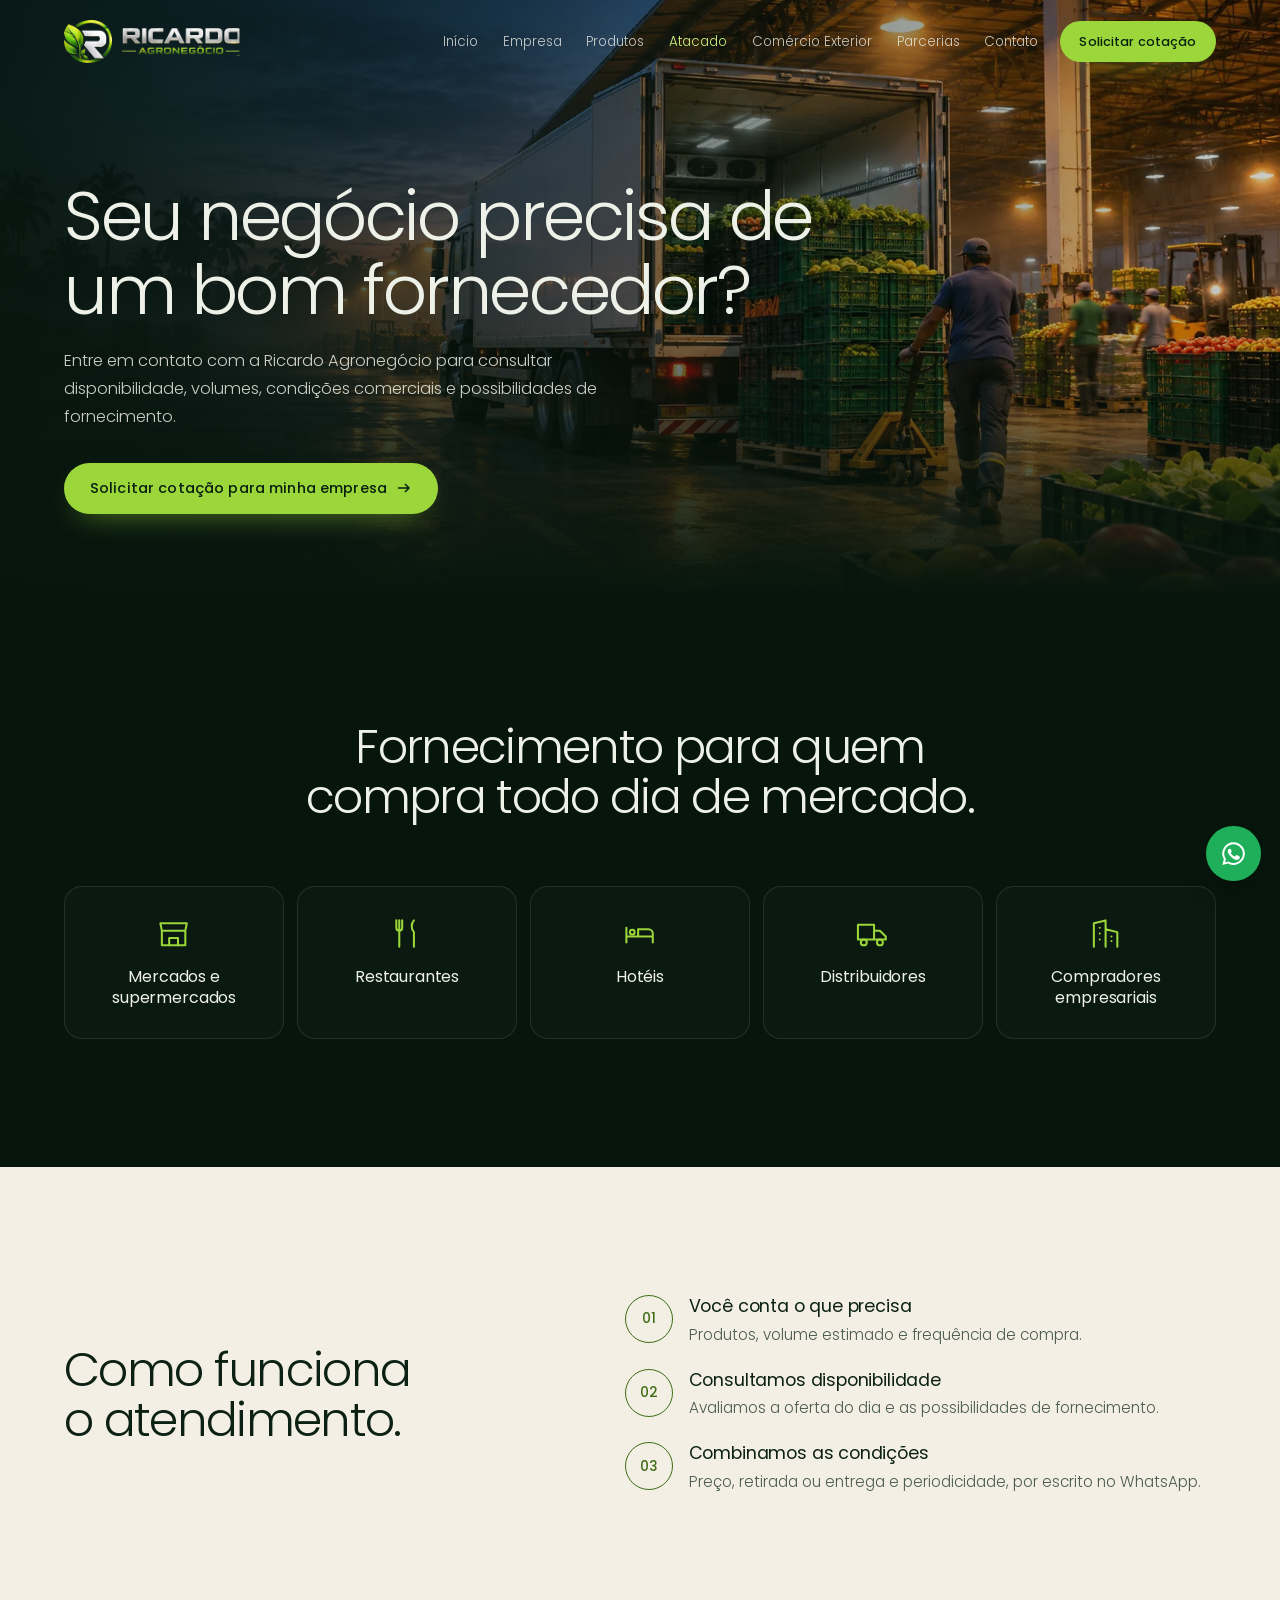
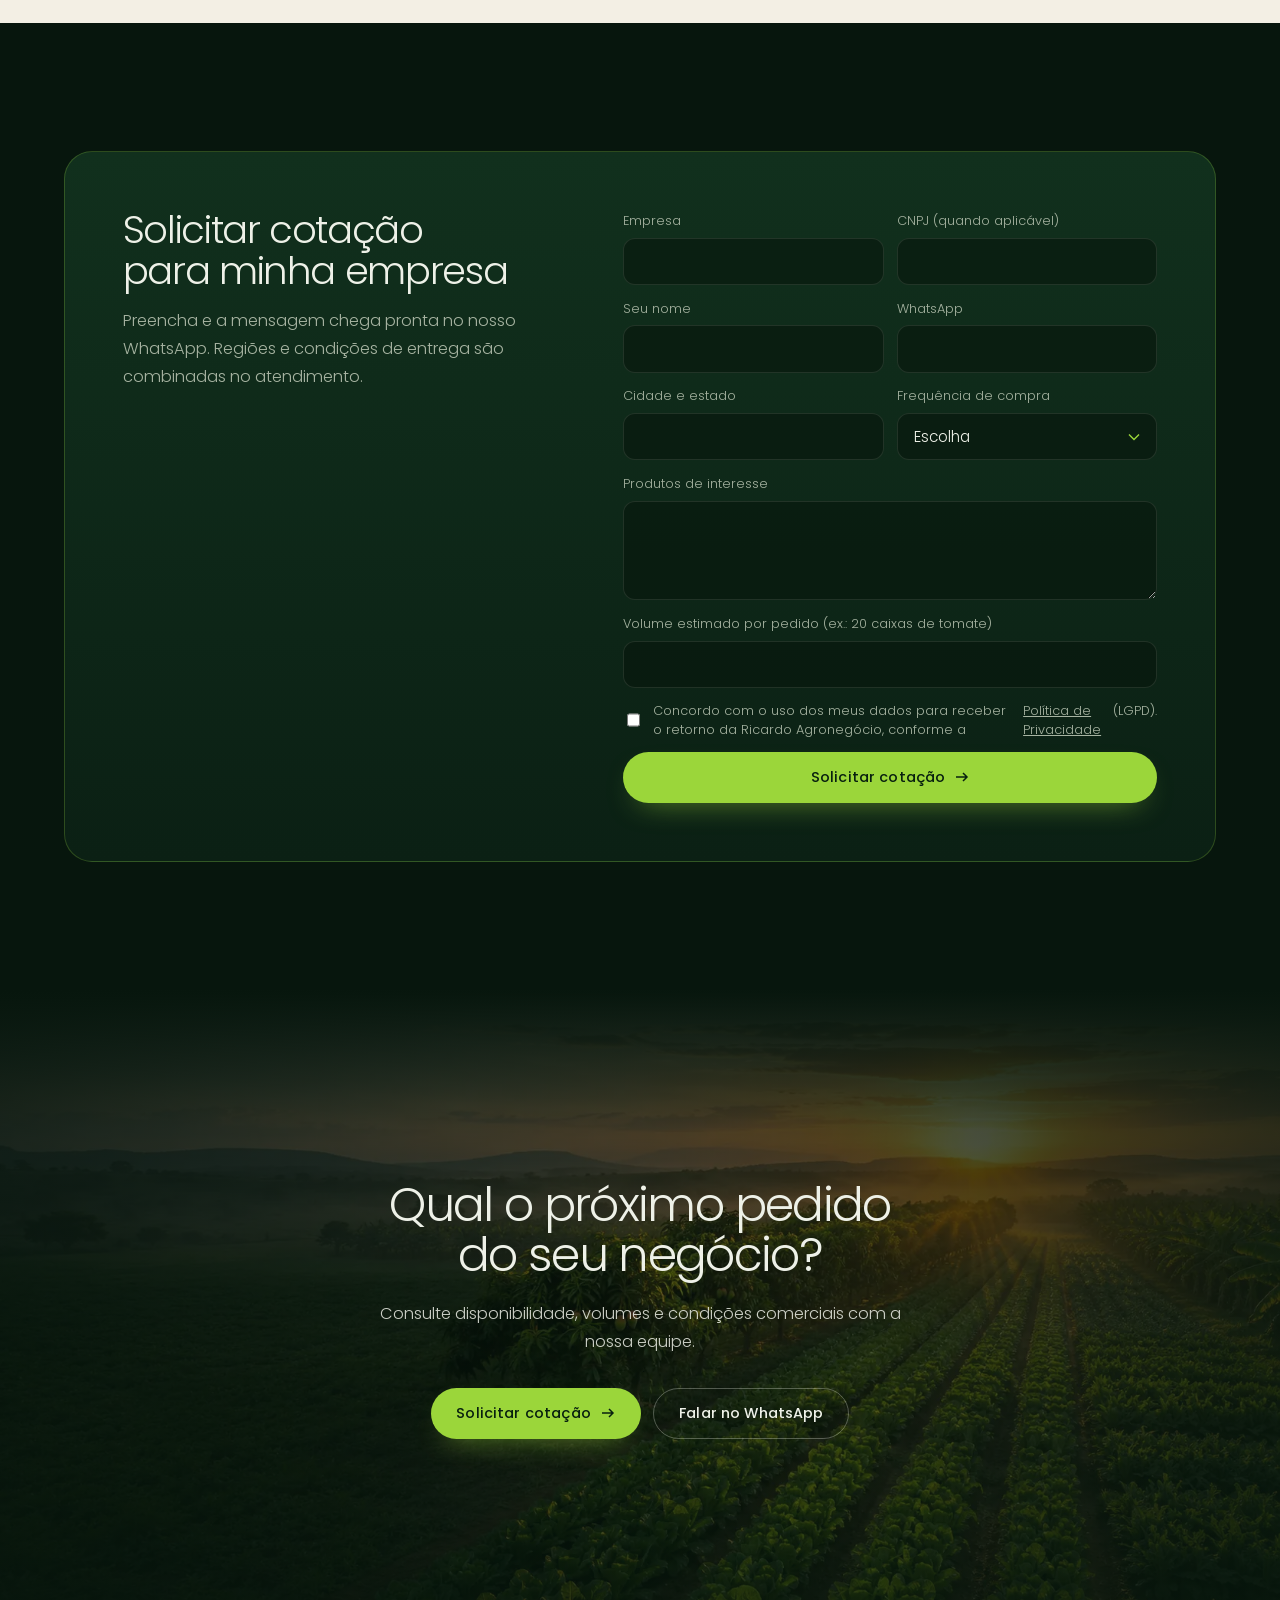
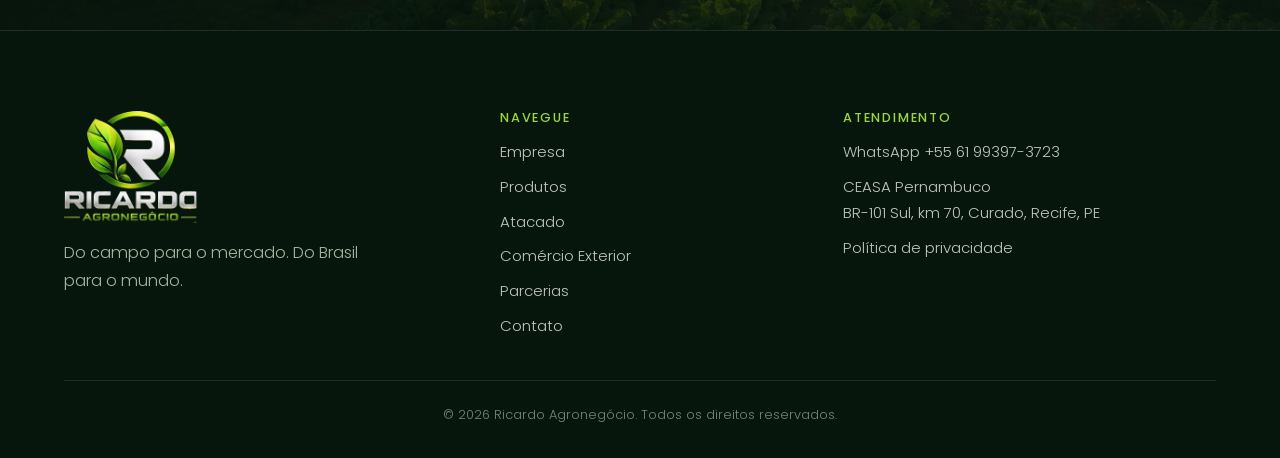
==== commit d95aff85: "feat: scene photos, quote list fixes and contrast Co-Authored-By: Claude Opus 5.5 <noreply@anthropic" ====
--- a/atacado.html
+++ b/atacado.html
@@ -16,7 +16,7 @@
 <link rel="preload" href="/assets/fonts/poppins-500.woff2" as="font" type="font/woff2" crossorigin>
 <link rel="preload" as="image" imagesrcset="/assets/img/fotos/carga-1000.webp 1000w, /assets/img/fotos/carga-1672.webp 1672w" imagesizes="100vw" fetchpriority="high">
 <script>document.documentElement.classList.add('js')</script>
-<style>@font-face{font-family:"Poppins";src:url(/assets/fonts/poppins-300.woff2) format("woff2");font-weight:300;font-display:swap}@font-face{font-family:"Poppins";src:url(/assets/fonts/poppins-400.woff2) format("woff2");font-weight:400;font-display:swap}@font-face{font-family:"Poppins";src:url(/assets/fonts/poppins-500.woff2) format("woff2");font-weight:500;font-display:swap}@font-face{font-family:"Sans Reserva";src:local("Arial");size-adjust:112.5%}:root{--bg:#07160D;--bg-2:#0B2014;--bg-3:#11301D;--fg:#EEF1E8;--muted:#A6B3A1;--verde:#9BD63A;--verde-2:#C8EF80;--verde-3:#5C9A22;--creme:#F3EFE4;--creme-2:#E8E1D0;--tinta:#0C2114;--tinta-2:#4C5C50;--linha:rgba(155,214,58,.24);--linha-2:rgba(238,241,232,.1);--linha-c:rgba(12,33,20,.12);--sans:"Poppins","Sans Reserva",Arial,sans-serif;--t-hero:clamp(3rem,7.4vw,7.4rem);--t-h2:clamp(2rem,3.7vw,3.5rem);--gutter:clamp(1.25rem,5vw,4rem);--maxw:1280px;--section-py:clamp(5rem,10vw,8.5rem);--ease:cubic-bezier(.2,.8,.3,1);--r:20px}*,*::before,*::after{box-sizing:border-box}html{-webkit-text-size-adjust:100%;scroll-padding-top:6rem}body{margin:0;background:var(--bg);color:var(--fg);font:300 1.02rem/1.72 var(--sans);-webkit-font-smoothing:antialiased;overflow-x:clip}img{display:block;max-width:100%;height:auto}a{color:inherit;text-decoration:none}button,input,select,textarea{font:inherit;color:inherit}h1,h2,h3,p,ul,ol,figure,dl,dd,blockquote{margin:0}h1,h2{font-weight:300;line-height:1.06;letter-spacing:-.035em;text-wrap:balance}h3{font-weight:400;font-size:1.15rem;line-height:1.3;letter-spacing:-.01em}.wrap{width:100%;max-width:var(--maxw);margin-inline:auto;padding-inline:var(--gutter)}:focus-visible{outline:2px solid var(--verde);outline-offset:3px;border-radius:4px}::selection{background:var(--verde);color:var(--bg)}.btn{display:inline-flex;align-items:center;justify-content:center;gap:.55rem;min-height:3.2rem;padding:.7rem 1.55rem;border-radius:999px;border:1px solid transparent;font:500 .9rem/1.2 var(--sans);letter-spacing:.01em;white-space:nowrap;cursor:pointer;transition:background-color .35s var(--ease),border-color .35s var(--ease),color .35s var(--ease),transform .35s var(--ease),box-shadow .35s var(--ease)}.btn svg{width:1rem;height:1rem;flex:none;transition:transform .35s var(--ease)}.btn:hover svg{transform:translateX(3px)}.btn:active{transform:scale(.98)}.btn--verde{background:var(--verde);color:#08200F;box-shadow:0 12px 30px -16px rgba(155,214,58,.75)}.btn--verde:hover{background:var(--verde-2)}.btn--linha{border-color:rgba(238,241,232,.3);color:var(--fg)}.btn--linha:hover{border-color:var(--verde);color:var(--verde-2)}.btn--escuro{background:var(--tinta);color:var(--creme)}.btn--escuro:hover{background:var(--bg-3)}.ctas{display:flex;flex-wrap:wrap;gap:.75rem}.top{position:fixed;inset:0 0 auto 0;z-index:60;transition:background-color .4s var(--ease),border-color .4s var(--ease)}.top.solid,.menu-open .top{background:rgba(7,22,13,.86);-webkit-backdrop-filter:blur(14px);backdrop-filter:blur(14px);border-bottom:1px solid var(--linha-2)}.top__in{display:flex;align-items:center;justify-content:space-between;gap:1.2rem;height:5.2rem}.marca{display:flex;align-items:center;gap:.65rem;flex:none}.marca__r{width:3rem;height:auto}.marca__nome{height:1.75rem;width:auto}.nav{display:flex;align-items:center;gap:.15rem}.nav a:not(.btn){padding:.5rem .7rem;font-size:.84rem;color:rgba(238,241,232,.8);transition:color .3s}.nav a:not(.btn):hover,.nav a[aria-current="page"]{color:var(--verde-2)}.nav .btn{min-height:2.6rem;padding:.5rem 1.15rem;font-size:.8rem;margin-left:.5rem}.burger{display:none;width:2.9rem;height:2.9rem;border-radius:50%;border:1px solid var(--linha);background:none;cursor:pointer;position:relative}.burger span{position:absolute;left:50%;width:1.1rem;height:1.5px;background:var(--verde-2);transform:translateX(-50%);transition:transform .35s var(--ease),top .35s var(--ease)}.burger span:first-child{top:42%}.burger span:last-child{top:58%}.menu-open .burger span:first-child{top:50%;transform:translateX(-50%) rotate(45deg)}.menu-open .burger span:last-child{top:50%;transform:translateX(-50%) rotate(-45deg)}.capa{position:relative;min-height:100svh;display:flex;align-items:flex-end;overflow:hidden;isolation:isolate}.capa__bg{position:absolute;inset:0;z-index:-1}.capa__bg img{width:100%;height:100%;object-fit:cover;object-position:60% 50%;transform:scale(1.06)}.capa__bg::after{content:"";position:absolute;inset:0;background:linear-gradient(90deg,rgba(7,22,13,.88) 0%,rgba(7,22,13,.6) 38%,rgba(7,22,13,.08) 72%),linear-gradient(0deg,var(--bg) 0%,rgba(7,22,13,0) 36%)}.capa__txt{max-width:58rem;padding-block:9rem clamp(4rem,11vh,6.5rem)}.capa h1{font-size:var(--t-hero);line-height:.98}.capa p{margin-top:1.5rem;max-width:32rem;font-size:clamp(1.05rem,1.3vw,1.22rem);color:rgba(238,241,232,.84)}.capa .ctas{margin-top:2.2rem}.safra{display:flex;align-items:stretch;border-block:1px solid var(--linha-2);background:var(--bg)}.safra__rot{flex:none;display:flex;flex-direction:column;justify-content:center;padding:1rem clamp(1.2rem,3vw,2.4rem);border-right:1px solid var(--linha-2);line-height:1.25}.safra__rot span{font-size:.78rem;color:var(--muted)}.safra__rot b{font-weight:400;font-size:1.15rem;color:var(--verde-2);text-transform:capitalize}.safra__trilho{flex:1;overflow:hidden;-webkit-mask:linear-gradient(90deg,transparent,#000 6%,#000 94%,transparent);mask:linear-gradient(90deg,transparent,#000 6%,#000 94%,transparent)}.safra__t{display:flex;width:max-content;animation:corre 60s linear infinite}.safra__t:hover{animation-play-state:paused}.safra__item{flex:none;display:flex;align-items:center;gap:.7rem;margin-right:2rem;padding-block:.85rem;font-size:.92rem;color:rgba(238,241,232,.86);transition:color .3s}.safra__item img{width:2.8rem;height:2.8rem;border-radius:50%;object-fit:cover;border:1px solid var(--linha)}.safra__item:hover{color:var(--verde-2)}@keyframes corre{to{transform:translate3d(-50%,0,0)}}.perc{position:relative;background:var(--bg)}.js .perc{height:420vh}.perc__palco{position:sticky;top:0;height:100svh;overflow:hidden;isolation:isolate}.perc__fotos{position:absolute;inset:0;z-index:-1}.perc__foto{position:absolute;inset:0;opacity:0;transition:opacity 1.1s var(--ease)}.perc__foto.on{opacity:1}.perc__foto img{width:100%;height:100%;object-fit:cover;transform:scale(1.08);transition:transform 6s linear}.perc__foto.on img{transform:scale(1)}.perc__fotos::after{content:"";position:absolute;inset:0;background:linear-gradient(90deg,rgba(7,22,13,.9) 0%,rgba(7,22,13,.55) 42%,rgba(7,22,13,.12) 75%),linear-gradient(0deg,rgba(7,22,13,.85) 0%,rgba(7,22,13,0) 40%),linear-gradient(180deg,rgba(7,22,13,.7) 0%,rgba(7,22,13,0) 25%)}.perc__in{height:100%;display:grid;grid-template-rows:auto 1fr auto;padding-block:7.5rem 2.6rem}.perc__titulo{font-size:clamp(2rem,3.6vw,3.4rem);max-width:40rem}.perc__titulo span{color:var(--verde-2)}.perc__etapas{position:relative;align-self:end;max-width:31rem;min-height:17rem}.perc__etapa{position:absolute;inset:auto 0 0 0;opacity:0;transform:translate3d(0,24px,0);transition:opacity .7s var(--ease),transform .9s var(--ease);pointer-events:none}.perc__etapa.on{opacity:1;transform:none;pointer-events:auto}.perc__m{display:none}.perc__n{font-size:.82rem;font-weight:500;letter-spacing:.18em;color:var(--verde)}.perc__etapa h3{margin-top:.4rem;font-size:clamp(1.6rem,2.4vw,2.2rem);font-weight:300;letter-spacing:-.02em}.perc__frase{margin-top:.6rem;font-size:1.12rem;color:var(--verde-2)}.perc__etapa p:not(.perc__n):not(.perc__frase){margin-top:.6rem;color:rgba(238,241,232,.8)}.perc__etapa .btn{margin-top:1.4rem}.perc__trilha{position:relative;display:grid;grid-template-columns:repeat(4,1fr);margin:2.2rem 0 0;padding:0;list-style:none}.perc__trilha i{position:absolute;left:0;right:0;top:.45rem;height:2px;background:var(--linha-2)}.perc__trilha i b{position:absolute;inset:0;background:linear-gradient(90deg,var(--verde-3),var(--verde-2));transform-origin:left;transform:scaleX(var(--p,0))}.perc__trilha li{position:relative;padding-top:1.6rem;font-size:.86rem;color:var(--muted);transition:color .5s}.perc__trilha li span{position:absolute;left:0;top:0;width:1rem;height:1rem;border-radius:50%;background:var(--bg);border:2px solid rgba(238,241,232,.3);transition:background-color .5s,border-color .5s,box-shadow .5s}.perc__trilha li.on{color:var(--fg)}.perc__trilha li.on span{background:var(--verde);border-color:var(--verde-2);box-shadow:0 0 0 6px rgba(155,214,58,.15)}.sec{position:relative;padding-block:var(--section-py)}.sec--creme{background:var(--creme);color:var(--tinta)}.sec--escuro2{background:var(--bg-2)}.cab{max-width:52rem;margin:0 auto clamp(2.6rem,5vw,4rem);text-align:center}.cab h2{font-size:var(--t-h2)}.cab p{margin:1.1rem auto 0;max-width:40rem;color:var(--muted)}.sec--creme .cab p,.sec--creme p{color:var(--tinta-2)}.fim{display:flex;justify-content:center;margin-top:clamp(2.4rem,5vw,3.4rem)}.cats{display:grid;grid-template-columns:repeat(3,1fr);gap:clamp(.9rem,1.6vw,1.3rem)}.cat{display:flex;flex-direction:column;border-radius:var(--r);overflow:hidden;background:#fff;border:1px solid var(--linha-c);transition:transform .5s var(--ease),box-shadow .5s var(--ease)}.cat__foto{aspect-ratio:16/10;overflow:hidden;background:#E6E3DD}.cat__foto img{width:100%;height:100%;object-fit:cover;transition:transform .9s var(--ease)}.cat__txt{display:flex;flex-direction:column;gap:.35rem;padding:1.3rem 1.4rem 1.4rem}.cat h3{font-size:1.25rem}.cat p{font-size:.92rem;color:var(--tinta-2)}.cat__n{display:inline-flex;align-items:center;gap:.45rem;margin-top:.5rem;font-size:.84rem;font-weight:500;color:var(--verde-3)}.cat__n svg{width:.9rem;height:.9rem}.cat:hover{transform:translateY(-5px);box-shadow:0 30px 60px -30px rgba(12,33,20,.35)}.cat:hover .cat__foto img{transform:scale(1.06)}.atac{overflow:clip;isolation:isolate}.atac__bg{position:absolute;inset:0;z-index:-1}.atac__bg img{width:100%;height:100%;object-fit:cover}.atac__bg::after{content:"";position:absolute;inset:0;background:linear-gradient(90deg,rgba(7,22,13,.94) 0%,rgba(7,22,13,.78) 40%,rgba(7,22,13,.2) 80%),linear-gradient(180deg,var(--bg) 0%,rgba(7,22,13,0) 18%,rgba(7,22,13,0) 82%,var(--bg) 100%)}.atac__in{min-height:min(48rem,92svh);display:flex;align-items:center}.atac__txt{max-width:36rem}.atac h2{font-size:var(--t-h2)}.atac p{margin-top:1.2rem;color:rgba(238,241,232,.84)}.compradores{display:grid;grid-template-columns:1fr;margin:1.8rem 0 2rem;padding:0;list-style:none;border-top:1px solid var(--linha-2)}.compradores li{display:flex;align-items:center;gap:.9rem;padding:.85rem 0;border-bottom:1px solid var(--linha-2);font-size:1rem}.compradores svg{width:1.4rem;height:1.4rem;flex:none;color:var(--verde)}.loja{display:grid;grid-template-columns:1.05fr .95fr;gap:clamp(2rem,6vw,5rem);align-items:center}.loja h2{font-size:var(--t-h2)}.passos{display:grid;gap:1.3rem;margin:2rem 0 2.2rem;padding:0;list-style:none}.passos li{display:grid;grid-template-columns:3rem 1fr;gap:1rem;align-items:start}.passos b{display:grid;place-items:center;width:3rem;height:3rem;border-radius:50%;border:1px solid var(--verde);color:var(--verde-2);font-weight:500;font-size:.85rem}.passos h3{font-size:1.1rem}.passos p{margin-top:.25rem;font-size:.95rem;color:var(--muted)}.passos--claro b{border-color:var(--verde-3);color:var(--verde-3)}.passos--claro p{color:var(--tinta-2)}.demo{max-width:25rem;margin-inline:auto;border-radius:28px;padding:1.4rem;background:linear-gradient(180deg,#F7F4EC,#EDE7D8);color:var(--tinta);box-shadow:0 40px 90px -40px rgba(0,0,0,.8),0 0 0 1px rgba(255,255,255,.06);transform:rotate(-2deg)}.demo__topo{display:flex;align-items:center;gap:.6rem;padding-bottom:1rem;border-bottom:1px solid var(--linha-c);font-weight:400}.demo__topo svg{width:1.3rem;height:1.3rem;color:var(--verde-3)}.demo__topo b{margin-left:auto;font-weight:500;font-size:.8rem;padding:.2rem .7rem;border-radius:999px;background:var(--tinta);color:var(--verde-2)}.demo__itens{margin:0;padding:0;list-style:none}.demo__itens li{display:grid;grid-template-columns:2.6rem 1fr auto;gap:.8rem;align-items:center;padding:.75rem 0;border-bottom:1px solid var(--linha-c);font-size:.95rem}.demo__itens img{width:2.6rem;height:2.6rem;border-radius:10px;object-fit:cover}.demo__itens b{font-weight:500;font-size:.88rem;color:var(--tinta-2)}.demo__btn{display:flex;align-items:center;justify-content:center;gap:.6rem;margin-top:1.2rem;padding:.9rem;border-radius:999px;background:#1FAF5A;color:#fff;font-weight:500;font-size:.92rem}.demo__btn svg{width:1.2rem;height:1.2rem}.mundo{position:relative;min-height:min(52rem,100svh);display:flex;align-items:center;overflow:clip;isolation:isolate;padding-block:var(--section-py)}.mundo__bg{position:absolute;inset:0;z-index:-1}.mundo__bg img{width:100%;height:100%;object-fit:cover;object-position:60% 50%}.mundo__bg::after{content:"";position:absolute;inset:0;background:linear-gradient(90deg,rgba(7,22,13,.92) 0%,rgba(7,22,13,.66) 42%,rgba(7,22,13,.1) 80%),linear-gradient(180deg,var(--bg) 0%,rgba(7,22,13,0) 16%,rgba(7,22,13,0) 84%,var(--bg) 100%)}.mundo__txt{max-width:36rem}.mundo h2{font-size:var(--t-h2)}.mundo p{margin-top:1.2rem;color:rgba(238,241,232,.84)}.mundo .ctas{margin-top:2rem}.mundo__dado{margin-top:2.4rem!important;padding-top:1.4rem;border-top:1px solid var(--linha);font-size:1.02rem;color:var(--fg)!important}.mundo__dado small{display:block;margin-top:.4rem;font-size:.76rem;color:var(--muted)}.origem__topo{display:grid;grid-template-columns:.85fr 1.15fr;gap:clamp(2rem,6vw,5rem);align-items:center}.origem__foto{border-radius:24px;overflow:hidden;aspect-ratio:4/5;background:var(--creme-2)}.origem__foto img{width:100%;height:100%;object-fit:cover}.origem h2{font-size:var(--t-h2)}.origem__txt>p{margin-top:1.1rem}.origens{display:grid;grid-template-columns:repeat(2,1fr);gap:0;margin:1.8rem 0 0;padding:0;list-style:none;border-top:1px solid var(--linha-c)}.origens li{padding:1rem 1rem 1rem 0;border-bottom:1px solid var(--linha-c)}.origens li:nth-child(odd){padding-right:1.4rem}.origens h3{font-size:1rem;font-weight:500;color:var(--tinta)}.origens p{margin-top:.2rem;font-size:.9rem}.origens--grade{grid-template-columns:repeat(3,1fr);column-gap:2rem}.origem__fonte{margin-top:1.2rem!important;font-size:.78rem;opacity:.8}.cal{background:var(--bg-2)}.cal__abas{display:flex;justify-content:center;gap:.4rem;flex-wrap:wrap;margin-bottom:2rem}.cal__abas button{min-width:3.6rem;padding:.55rem .9rem;border-radius:999px;border:1px solid var(--linha-2);background:none;cursor:pointer;font-size:.86rem;text-transform:capitalize;color:var(--muted);transition:all .3s var(--ease)}.cal__abas button:hover{border-color:var(--verde);color:var(--fg)}.cal__abas button[aria-selected="true"]{background:var(--verde);border-color:var(--verde);color:#08200F;font-weight:500}.cal__grade{display:grid;grid-template-columns:repeat(auto-fill,minmax(7.4rem,1fr));gap:.8rem;min-height:9rem}.cal__item{display:flex;flex-direction:column;align-items:center;gap:.6rem;padding:.9rem .6rem 1rem;border-radius:16px;border:1px solid var(--linha-2);background:rgba(255,255,255,.02);text-align:center;font-size:.86rem;transition:border-color .3s,transform .4s var(--ease);animation:surge .5s var(--ease) both}.cal__item img{width:4.4rem;height:4.4rem;border-radius:50%;object-fit:cover}.cal__item:hover{border-color:var(--verde);transform:translateY(-3px)}.cal__fonte{margin-top:1.6rem;text-align:center;font-size:.78rem;color:var(--muted)}@keyframes surge{from{opacity:0;transform:translateY(8px)}}.lider__in{display:grid;grid-template-columns:.8fr 1.2fr;gap:clamp(2rem,6vw,5rem);align-items:center}.lider__marca{width:min(100%,22rem);margin-inline:auto;filter:drop-shadow(0 30px 60px rgba(0,0,0,.5))}.lider h2{font-size:var(--t-h2)}.lider__cargo{margin-top:.5rem;color:var(--verde-2)}.lider__txt>p:not(.lider__cargo){margin-top:1rem;color:rgba(238,241,232,.82)}.lider blockquote{margin-top:1.8rem;padding-left:1.4rem;border-left:2px solid var(--verde);font-size:clamp(1.2rem,1.8vw,1.55rem);line-height:1.5;font-weight:300}.lider .ctas{margin-top:2rem}.onde__grid{display:grid;grid-template-columns:1fr 1fr;gap:clamp(2rem,6vw,5rem);align-items:center}.onde__mapa svg{width:100%;height:auto;display:block}.onde__credito{margin-top:.5rem;font-size:.72rem;color:var(--muted);text-align:center}.m-agua{fill:none;stroke:#245a4a;stroke-width:1.2}.m-rua{fill:none;stroke:#2f4d38;stroke-width:.8}.m-via{fill:none;stroke:#7FB52E;stroke-width:2;opacity:.75}.m-area{fill:rgba(155,214,58,.1);stroke:var(--verde);stroke-width:1.6}.m-galpao{fill:rgba(155,214,58,.3);stroke:var(--verde-2);stroke-width:.6}.m-pino circle{fill:var(--verde-2)}.m-pulso{fill:none!important;stroke:var(--verde-2);stroke-width:1.5;transform-origin:center;transform-box:fill-box;animation:pulso 2.6s var(--ease) infinite}.m-pulso+.m-pulso{animation-delay:1.3s}@keyframes pulso{from{transform:scale(.3);opacity:1}to{transform:scale(2.2);opacity:0}}.onde h2{font-size:var(--t-h2)}.onde__lugar{margin-top:1.2rem;font-size:1.3rem;color:var(--verde-2)}.onde__txt p:not(.onde__lugar){margin-top:.7rem;color:rgba(238,241,232,.8)}.onde .ctas{margin-top:2rem}.faq{display:grid;grid-template-columns:.8fr 1.2fr;gap:clamp(2rem,5vw,4rem);align-items:start}.faq__cab{position:sticky;top:7rem}.faq h2{font-size:var(--t-h2)}.faq__item{border-bottom:1px solid var(--linha-c)}.faq__item summary{display:flex;justify-content:space-between;align-items:center;gap:1rem;padding:1.2rem 0;cursor:pointer;list-style:none;font-size:1.06rem;font-weight:400}.faq__item summary::-webkit-details-marker{display:none}.faq__item summary span{flex:none;display:grid;place-items:center;width:2rem;height:2rem;border-radius:50%;border:1px solid var(--linha-c);transition:transform .4s var(--ease),background-color .3s}.faq__item summary svg{width:1rem;height:1rem}.faq__item[open] summary span{transform:rotate(45deg);background:var(--tinta);color:var(--creme)}.faq__item p{padding:0 3rem 1.3rem 0}.final{position:relative;min-height:min(40rem,86svh);display:flex;align-items:center;justify-content:center;text-align:center;overflow:clip;isolation:isolate;padding-block:var(--section-py)}.final__bg{position:absolute;inset:0;z-index:-1}.final__bg img{width:100%;height:100%;object-fit:cover}.final__bg::after{content:"";position:absolute;inset:0;background:radial-gradient(70% 70% at 50% 50%,rgba(7,22,13,.55),rgba(7,22,13,.9)),linear-gradient(180deg,var(--bg) 0%,rgba(7,22,13,0) 22%)}.final__txt{max-width:44rem;margin-inline:auto}.final h2{font-size:var(--t-h2)}.final p{margin:1.2rem auto 0;max-width:34rem;color:rgba(238,241,232,.84)}.final .ctas{justify-content:center;margin-top:2rem}.rod{padding-block:clamp(3.5rem,7vw,5rem) 2rem;border-top:1px solid var(--linha-2);background:var(--bg)}.rod__grid{display:grid;grid-template-columns:1.3fr 1fr 1.2fr;gap:2rem}.rod__marca img{height:7rem;width:auto}.rod__frase{margin-top:1rem;color:var(--muted);max-width:20rem}.rod__col{display:flex;flex-direction:column;gap:.55rem}.rod__col h2{font-size:.8rem;font-weight:500;letter-spacing:.14em;text-transform:uppercase;color:var(--verde);margin-bottom:.4rem}.rod__col a{font-size:.94rem;color:rgba(238,241,232,.8);transition:color .3s}.rod__col a:hover{color:var(--verde-2)}.rod__fim{margin-top:2.6rem;padding-top:1.4rem;border-top:1px solid var(--linha-2);font-size:.8rem;color:rgba(238,241,232,.5);text-align:center}.zap{position:fixed;right:1.2rem;bottom:1.2rem;z-index:50;width:3.4rem;height:3.4rem;border-radius:50%;display:grid;place-items:center;background:#1FAF5A;color:#fff;box-shadow:0 14px 30px -12px rgba(0,0,0,.6);transition:transform .35s var(--ease)}.zap:hover{transform:scale(1.07)}.zap svg{width:1.7rem;height:1.7rem}.pagtopo{position:relative;min-height:66svh;display:flex;align-items:flex-end;overflow:hidden;isolation:isolate;padding-block:9rem clamp(3rem,7vw,5rem)}.pagtopo__bg{position:absolute;inset:0;z-index:-1}.pagtopo__bg img{width:100%;height:100%;object-fit:cover}.pagtopo__bg::after{content:"";position:absolute;inset:0;background:linear-gradient(90deg,rgba(7,22,13,.9) 0%,rgba(7,22,13,.55) 50%,rgba(7,22,13,.2) 100%),linear-gradient(0deg,var(--bg) 0%,rgba(7,22,13,0) 45%)}.pagtopo__txt{max-width:50rem}.pagtopo h1{font-size:clamp(2.6rem,5.4vw,5.2rem)}.pagtopo p{margin-top:1.3rem;max-width:38rem;font-size:clamp(1.02rem,1.2vw,1.15rem);color:rgba(238,241,232,.84)}.pagtopo .ctas{margin-top:2rem}.par{display:grid;grid-template-columns:.85fr 1.15fr;gap:clamp(2rem,6vw,5rem);align-items:start}.par__cab{position:sticky;top:7rem}.par h2{font-size:var(--t-h2)}.texto p{font-size:clamp(1.05rem,1.25vw,1.18rem);line-height:1.8;color:rgba(238,241,232,.86)}.sec--creme .texto p{color:var(--tinta-2)}.texto p+p{margin-top:1.2rem}.texto--pag{max-width:46rem}.texto--pag h2{font-size:clamp(1.35rem,2vw,1.8rem);margin:2.4rem 0 .8rem}.dims{display:grid;grid-template-columns:repeat(5,1fr);gap:.8rem;margin:0;padding:0;list-style:none}.dims li{display:flex;flex-direction:column;gap:1rem;padding:1.4rem 1.2rem 1.5rem;border-radius:18px;border:1px solid var(--linha-2);background:linear-gradient(180deg,rgba(155,214,58,.06),transparent 70%)}.dims b{font-weight:500;font-size:.82rem;letter-spacing:.14em;color:var(--verde)}.dims span{font-size:1rem;line-height:1.45}.mv{display:grid;grid-template-columns:1fr 1fr;gap:clamp(1.5rem,4vw,3rem)}.mv__item{padding:clamp(1.8rem,3.5vw,2.8rem);border-radius:24px;background:#fff;border:1px solid var(--linha-c)}.mv__item h2{font-size:clamp(1.6rem,2.6vw,2.3rem);color:var(--tinta)}.mv__item p{margin-top:1rem}.valores{display:grid;grid-template-columns:repeat(3,1fr);gap:clamp(.8rem,1.5vw,1.1rem)}.valor{padding:1.6rem 1.5rem 1.7rem;border-radius:18px;border:1px solid var(--linha-2);background:rgba(255,255,255,.02);transition:border-color .4s,transform .4s var(--ease)}.valor span{font-size:.8rem;font-weight:500;letter-spacing:.14em;color:var(--verde)}.valor h3{margin-top:.8rem;font-size:1.2rem}.valor p{margin-top:.5rem;font-size:.93rem;color:var(--muted)}.valor:hover{border-color:var(--linha);transform:translateY(-4px)}.marq{overflow:hidden;margin-top:clamp(3rem,6vw,4.5rem);border-block:1px solid var(--linha);padding-block:1.3rem}.marq__t{display:flex;width:max-content;animation:corre 46s linear infinite}.marq__t span{flex:none;margin-right:2.4rem;font-size:clamp(1.3rem,2.4vw,2.2rem);white-space:nowrap}.marq__t i{flex:none;margin-right:2.4rem;align-self:center;width:.5rem;height:.5rem;border-radius:50%;background:var(--verde)}.lider--pag .lider__in{align-items:start}.lider--pag .lider__marca{position:sticky;top:8rem}.quem{display:grid;grid-template-columns:repeat(5,1fr);gap:.8rem;margin:0;padding:0;list-style:none}.quem li{display:flex;flex-direction:column;align-items:center;gap:1rem;padding:1.8rem 1rem;border-radius:18px;border:1px solid var(--linha-2);text-align:center;background:rgba(255,255,255,.02)}.quem svg{width:2.2rem;height:2.2rem;color:var(--verde)}.quem h3{font-size:1rem}.como{display:grid;grid-template-columns:.9fr 1.1fr;gap:clamp(2rem,6vw,5rem);align-items:center}.como h2{font-size:var(--t-h2)}.como .passos{margin:0}.blocos{display:grid;grid-template-columns:repeat(3,1fr);gap:clamp(.8rem,1.5vw,1.1rem)}.bloco{padding:1.7rem 1.6rem;border-radius:18px;border:1px solid var(--linha-2);background:rgba(255,255,255,.02)}.bloco svg{width:2rem;height:2rem;color:var(--verde)}.bloco h3{margin-top:1.1rem;font-size:1.12rem}.bloco p{margin-top:.45rem;font-size:.93rem;color:var(--muted)}.par--centro{align-items:center}.caixa{display:grid;grid-template-columns:.9fr 1.1fr;gap:clamp(2rem,5vw,4rem);padding:clamp(1.8rem,4.5vw,3.6rem);border-radius:28px;background:linear-gradient(180deg,var(--bg-3),var(--bg-2));border:1px solid var(--linha)}.caixa h2{font-size:clamp(1.8rem,3vw,2.7rem)}.caixa__txt p{margin-top:1rem;color:var(--muted)}.tel{display:inline-flex;align-items:center;gap:.6rem;margin-top:1.6rem;font-size:1.2rem;color:var(--verde-2)}.tel svg{width:1.4rem;height:1.4rem}.form{display:grid;grid-template-columns:1fr 1fr;gap:.8rem}.campo{display:flex;flex-direction:column;gap:.35rem}.campo--cheio{grid-column:1/-1}.campo label{font-size:.8rem;color:var(--muted)}.campo input,.campo select,.campo textarea{width:100%;min-height:2.95rem;padding:.6rem 1rem;border-radius:12px;border:1px solid var(--linha-2);background:rgba(7,22,13,.6);font-size:.95rem;transition:border-color .3s}.campo select{appearance:none;-webkit-appearance:none;background-image:url("data:image/svg+xml,%3Csvg xmlns='http://www.w3.org/2000/svg' width='12' height='8' fill='none'%3E%3Cpath d='M1 1.5l5 5 5-5' stroke='%239BD63A' stroke-width='1.4'/%3E%3C/svg%3E");background-repeat:no-repeat;background-position:right 1rem center;padding-right:2.4rem}.campo select option{background:var(--bg-2)}.campo textarea{min-height:4.6rem;resize:vertical}.campo input:focus,.campo select:focus,.campo textarea:focus{outline:none;border-color:var(--verde)}.form .btn{grid-column:1/-1;width:100%}.form__mel{position:absolute;left:-9999px}.aceite{grid-column:1/-1;display:flex;gap:.6rem;font-size:.8rem;color:var(--muted);line-height:1.5}.aceite a{text-decoration:underline}.aceite input{margin-top:.2rem;accent-color:var(--verde);flex:none}.catal{padding-block:clamp(2.5rem,5vw,4rem) var(--section-py);background:var(--creme);color:var(--tinta)}.catal__barra{position:sticky;top:5.2rem;z-index:20;display:flex;flex-wrap:wrap;align-items:center;gap:.8rem;margin-inline:calc(var(--gutter) * -1);padding:.9rem var(--gutter);background:rgba(243,239,228,.92);-webkit-backdrop-filter:blur(12px);backdrop-filter:blur(12px);border-bottom:1px solid var(--linha-c)}.busca{display:flex;align-items:center;gap:.6rem;flex:1 1 18rem;max-width:24rem;padding:.2rem 1rem;border-radius:999px;border:1px solid var(--linha-c);background:#fff}.busca svg{width:1.1rem;height:1.1rem;color:var(--tinta-2);flex:none}.busca input{width:100%;min-height:2.6rem;border:0;background:none;font-size:.95rem;color:var(--tinta)}.busca input:focus{outline:none}.filtros{display:flex;flex-wrap:wrap;gap:.4rem}.filtros::-webkit-scrollbar{display:none}.filtros button{flex:none;padding:.55rem 1rem;border-radius:999px;border:1px solid var(--linha-c);background:#fff;font-size:.84rem;cursor:pointer;color:var(--tinta);transition:all .3s var(--ease)}.filtros button:hover{border-color:var(--verde-3)}.filtros button.on{background:var(--tinta);border-color:var(--tinta);color:var(--verde-2)}.catal__bloco{padding-top:clamp(2.4rem,5vw,3.6rem);scroll-margin-top:10rem}.catal__cab{display:flex;align-items:baseline;justify-content:space-between;gap:1rem;flex-wrap:wrap;margin-bottom:1.4rem;padding-bottom:1rem;border-bottom:1px solid var(--linha-c)}.catal__cab h2{font-size:clamp(1.6rem,2.8vw,2.4rem)}.catal__cab p{color:var(--tinta-2);font-size:.95rem}.prods{display:grid;grid-template-columns:repeat(auto-fill,minmax(15rem,1fr));gap:clamp(.8rem,1.4vw,1.1rem)}.prod{display:flex;flex-direction:column;border-radius:18px;overflow:hidden;background:#fff;border:1px solid var(--linha-c);scroll-margin-top:11rem;transition:box-shadow .4s var(--ease),border-color .4s}.prod:hover{box-shadow:0 24px 50px -30px rgba(12,33,20,.4)}.prod:target{border-color:var(--verde-3);box-shadow:0 0 0 3px rgba(155,214,58,.35)}.prod__foto{position:relative;aspect-ratio:1;background:#E6E3DD;overflow:hidden}.prod__foto img{width:100%;height:100%;object-fit:cover}.prod__selo{position:absolute;left:.8rem;bottom:.8rem;padding:.25rem .7rem;border-radius:999px;background:var(--tinta);color:var(--verde-2);font-size:.74rem;font-weight:500}.prod__txt{flex:1;padding:1.1rem 1.15rem .4rem}.prod h3{font-size:1.15rem}.prod__var{margin-top:.15rem;font-size:.82rem;color:var(--verde-3)!important}.prod__desc{margin-top:.5rem;font-size:.88rem;line-height:1.55;color:var(--tinta-2)}.prod__info{margin-top:.8rem;display:grid;gap:.35rem;font-size:.8rem;line-height:1.45}.prod__info div{display:grid;grid-template-columns:5.6rem 1fr;gap:.5rem}.prod__info dt{color:var(--tinta-2)}.prod__info dd{color:var(--tinta)}.prod__add{display:flex;align-items:center;justify-content:center;gap:.5rem;margin:.9rem 1.15rem 1.15rem;min-height:2.8rem;border-radius:999px;border:1px solid var(--tinta);background:none;cursor:pointer;font-size:.86rem;font-weight:500;color:var(--tinta);transition:all .3s var(--ease)}.prod__add svg{width:1rem;height:1rem}.prod__add:hover{background:var(--tinta);color:var(--verde-2)}.prod__add.na{background:var(--verde);border-color:var(--verde);color:#08200F}.catal__vazio{padding:3rem 0;text-align:center;color:var(--tinta-2)}.catal__nota{margin-top:2.6rem;font-size:.82rem;color:var(--tinta-2);text-align:center}.cesta{position:fixed;left:50%;bottom:1.2rem;z-index:55;transform:translateX(-50%)}.cesta__abre{display:flex;align-items:center;gap:.7rem;padding:.75rem .9rem .75rem 1.3rem;border-radius:999px;border:0;background:var(--tinta);color:var(--creme);cursor:pointer;font-size:.92rem;box-shadow:0 18px 40px -16px rgba(0,0,0,.6)}.cesta__abre svg{width:1.2rem;height:1.2rem;color:var(--verde)}.cesta__abre b{min-width:1.9rem;height:1.9rem;display:grid;place-items:center;border-radius:999px;background:var(--verde);color:#08200F;font-weight:500;font-size:.85rem}.cesta.pula .cesta__abre{animation:pula .5s var(--ease)}@keyframes pula{40%{transform:scale(1.08)}}.cesta__painel{position:fixed;right:1rem;bottom:5.4rem;width:min(26rem,calc(100vw - 2rem));max-height:calc(100svh - 7.5rem);overflow:auto;padding:1.3rem;border-radius:24px;background:#FBF9F3;color:var(--tinta);box-shadow:0 40px 90px -30px rgba(0,0,0,.7)}.cesta__topo{display:flex;align-items:center;justify-content:space-between;gap:1rem;padding-bottom:.8rem;border-bottom:1px solid var(--linha-c)}.cesta__topo h2{font-size:1.25rem;letter-spacing:-.01em}.cesta__topo button{width:2.4rem;height:2.4rem;border-radius:50%;border:1px solid var(--linha-c);background:none;cursor:pointer;display:grid;place-items:center}.cesta__topo svg{width:1rem;height:1rem}.cesta__itens{margin:0;padding:0;list-style:none}.cesta__itens li{display:grid;grid-template-columns:2.8rem 1fr auto;gap:.3rem .8rem;align-items:center;padding:.8rem 0;border-bottom:1px solid var(--linha-c)}.cesta__itens img{grid-row:span 2;width:2.8rem;height:2.8rem;border-radius:10px;object-fit:cover}.cesta__itens .nome{font-size:.95rem;font-weight:400}.cesta__itens .tira{width:2rem;height:2rem;border:0;background:none;cursor:pointer;color:var(--tinta-2);display:grid;place-items:center}.cesta__itens .tira svg{width:.9rem;height:.9rem}.cesta__itens .qtd{grid-column:2/4;display:flex;gap:.5rem}.cesta__itens input,.cesta__itens select{min-height:2.3rem;border-radius:10px;border:1px solid var(--linha-c);background:#fff;padding:.3rem .6rem;font-size:.88rem;color:var(--tinta)}.cesta__itens input{width:4.6rem}.cesta__itens select{flex:1}.cesta__vazia{padding:1.2rem 0;font-size:.9rem;color:var(--tinta-2)}.cesta__form{display:grid;grid-template-columns:1fr 1fr;gap:.6rem;margin-top:1rem}.cesta__form .campo label{color:var(--tinta-2)}.cesta__form .campo input,.cesta__form .campo select{background:#fff;border-color:var(--linha-c);color:var(--tinta);min-height:2.6rem}.cesta__form .btn{grid-column:1/-1;background:#1FAF5A;color:#fff;box-shadow:none}.cesta__form .btn svg{width:1.2rem;height:1.2rem}.cesta__form .btn:hover{background:#178f49}.obrigado{min-height:100svh;display:grid;place-items:center;text-align:center;padding:2rem}.obrigado img{width:6rem;height:auto;margin:0 auto 2rem}.obrigado h1{font-size:clamp(1.8rem,4vw,2.8rem)}.obrigado p{margin-top:1rem;color:var(--muted)}.gira{width:2.6rem;height:2.6rem;margin:2rem auto;border-radius:50%;border:1.5px solid var(--linha-2);border-top-color:var(--verde);animation:gira 1s linear infinite}@keyframes gira{to{transform:rotate(360deg)}}.obrigado .ctas{justify-content:center}.js .rv{opacity:0;transform:translate3d(0,26px,0);transition:opacity .9s var(--ease),transform 1.1s var(--ease)}.js .rv.in{opacity:1;transform:none}.js .rv[data-d="1"]{transition-delay:.08s}.js .rv[data-d="2"]{transition-delay:.16s}@media (max-width:1180px){.nav{display:none}.burger{display:block}.menu-open .nav{display:flex;position:fixed;inset:5.2rem 0 auto 0;flex-direction:column;align-items:stretch;gap:0;padding:1rem var(--gutter) 1.6rem;background:var(--bg);border-bottom:1px solid var(--linha-2)}.menu-open .nav a:not(.btn){text-align:center;padding:.9rem;border-bottom:1px solid var(--linha-2);font-size:.95rem}.menu-open .nav .btn{margin:1rem 0 0}.dims{grid-template-columns:repeat(3,1fr)}.quem{grid-template-columns:repeat(3,1fr)}}@media (max-width:900px){.cats,.valores,.blocos{grid-template-columns:repeat(2,1fr)}.loja,.origem__topo,.lider__in,.onde__grid,.faq,.par,.como,.caixa,.mv{grid-template-columns:1fr}.faq__cab,.par__cab{position:relative;top:0}.rod__grid{grid-template-columns:1fr 1fr}.rod__marca{grid-column:1/-1}.origens--grade{grid-template-columns:repeat(2,1fr)}.lider--pag .lider__marca{position:relative;top:0}.lider__marca{width:min(60%,14rem)}}@media (max-width:760px){.top__in{height:4.6rem}.marca__r{width:2.6rem}.marca__nome{height:1.45rem}.menu-open .nav{inset:4.6rem 0 auto 0}.capa{align-items:flex-start;text-align:center}.capa__bg img{object-position:50% 70%}.capa__bg::after{background:linear-gradient(180deg,rgba(7,22,13,.82) 0%,rgba(7,22,13,.55) 40%,rgba(7,22,13,.05) 66%,rgba(7,22,13,.2) 84%,var(--bg) 100%)}.capa__txt{padding:7.4rem 0 clamp(15rem,58vw,20rem);margin-inline:auto}.capa p{margin-inline:auto}.ctas{justify-content:center}.safra__rot{padding-inline:1rem}.safra__rot b{font-size:1rem}.js .perc{height:auto}.perc__palco{position:relative;height:auto;overflow:visible}.perc__fotos{display:none}.perc__in{display:block;padding-block:var(--section-py)}.perc__titulo{text-align:center;margin-inline:auto}.perc__etapas{min-height:0;max-width:none;margin-top:2.4rem;display:grid;gap:1.2rem}.perc__etapa{position:relative;inset:auto;opacity:1;transform:none;pointer-events:auto;border-radius:22px;overflow:hidden;border:1px solid var(--linha-2);background:var(--bg-2);padding:0 1.3rem 1.5rem}.perc__m{display:block;margin:0 -1.3rem 1.2rem;aspect-ratio:16/10;overflow:hidden}.perc__m img{width:100%;height:100%;object-fit:cover}.perc__trilha{display:none}.cats,.valores,.blocos,.dims{grid-template-columns:1fr}.quem{grid-template-columns:repeat(2,1fr)}.quem li:last-child{grid-column:1/-1}.compradores{grid-template-columns:1fr}.atac__in{min-height:0}.atac__bg::after{background:linear-gradient(180deg,var(--bg) 0%,rgba(7,22,13,.82) 30%,rgba(7,22,13,.9) 100%)}.atac__txt,.mundo__txt,.loja__txt,.origem__txt,.lider__txt,.onde__txt{text-align:center}.passos li{text-align:left}.mundo__bg::after{background:linear-gradient(180deg,var(--bg) 0%,rgba(7,22,13,.7) 25%,rgba(7,22,13,.88) 100%)}.origens{grid-template-columns:1fr;text-align:left}.origens--grade{grid-template-columns:1fr}.origem__foto{max-width:24rem;margin-inline:auto}.lider blockquote{border-left:0;padding-left:0;border-top:2px solid var(--verde);padding-top:1.2rem}.faq__item p{padding-right:0}.form,.cesta__form{grid-template-columns:1fr}.rod__grid{grid-template-columns:1fr;text-align:center}.rod__marca img{margin-inline:auto}.rod__frase{margin-inline:auto}.pagtopo{min-height:56svh;text-align:center;padding-top:8rem}.pagtopo p{margin-inline:auto}.catal__barra{top:4.6rem;padding-block:.7rem}.filtros{flex-wrap:nowrap;overflow-x:auto;scrollbar-width:none;margin-inline:calc(var(--gutter) * -1);padding-inline:var(--gutter)}.filtros::-webkit-scrollbar{display:none}.busca{max-width:none}.prods{grid-template-columns:repeat(2,1fr);gap:.6rem}.prod__txt{padding:.8rem .8rem .2rem}.prod h3{font-size:1rem}.prod__desc{display:none}.prod__info div{grid-template-columns:1fr;gap:0}.prod__info div:last-child{display:none}.prod__add{margin:.7rem .8rem .8rem;min-height:2.5rem;font-size:.8rem}.prod__add span{display:none}.prod__add::after{content:"Adicionar"}.prod__add.na::after{content:"Na lista"}.cesta{left:1rem;right:5.4rem;transform:none}.cesta__abre{width:100%;justify-content:space-between}.cesta__painel{left:.5rem;right:.5rem;width:auto;bottom:5.2rem}.cal__abas{flex-wrap:nowrap;overflow-x:auto;justify-content:flex-start;margin-inline:calc(var(--gutter) * -1);padding-inline:var(--gutter);scrollbar-width:none}.cal__abas::-webkit-scrollbar{display:none}.cal__grade{grid-template-columns:repeat(3,1fr);gap:.55rem}.cal__item img{width:3.6rem;height:3.6rem}}@media (prefers-reduced-motion:reduce){*,*::before,*::after{animation-duration:.01ms!important;animation-iteration-count:1!important;transition-duration:.01ms!important}.js .rv{opacity:1;transform:none}.js .perc{height:auto}}</style>
+<style>@font-face{font-family:"Poppins";src:url(/assets/fonts/poppins-300.woff2) format("woff2");font-weight:300;font-display:swap}@font-face{font-family:"Poppins";src:url(/assets/fonts/poppins-400.woff2) format("woff2");font-weight:400;font-display:swap}@font-face{font-family:"Poppins";src:url(/assets/fonts/poppins-500.woff2) format("woff2");font-weight:500;font-display:swap}@font-face{font-family:"Sans Reserva";src:local("Arial");size-adjust:112.5%}:root{--bg:#07160D;--bg-2:#0B2014;--bg-3:#11301D;--fg:#EEF1E8;--muted:#A6B3A1;--verde:#9BD63A;--verde-2:#C8EF80;--verde-3:#3F6D16;--creme:#F3EFE4;--creme-2:#E8E1D0;--tinta:#0C2114;--tinta-2:#4C5C50;--linha:rgba(155,214,58,.24);--linha-2:rgba(238,241,232,.1);--linha-c:rgba(12,33,20,.12);--sans:"Poppins","Sans Reserva",Arial,sans-serif;--t-hero:clamp(3rem,7.4vw,7.4rem);--t-h2:clamp(2rem,3.7vw,3.5rem);--gutter:clamp(1.25rem,5vw,4rem);--maxw:1280px;--section-py:clamp(5rem,10vw,8.5rem);--ease:cubic-bezier(.2,.8,.3,1);--r:20px}*,*::before,*::after{box-sizing:border-box}html{-webkit-text-size-adjust:100%;scroll-padding-top:6rem}body{margin:0;background:var(--bg);color:var(--fg);font:300 1.02rem/1.72 var(--sans);-webkit-font-smoothing:antialiased;overflow-x:clip}img{display:block;max-width:100%;height:auto}a{color:inherit;text-decoration:none}button,input,select,textarea{font:inherit;color:inherit}h1,h2,h3,p,ul,ol,figure,dl,dd,blockquote{margin:0}h1,h2{font-weight:300;line-height:1.06;letter-spacing:-.035em;text-wrap:balance}h3{font-weight:400;font-size:1.15rem;line-height:1.3;letter-spacing:-.01em}.wrap{width:100%;max-width:var(--maxw);margin-inline:auto;padding-inline:var(--gutter)}:focus-visible{outline:2px solid var(--verde);outline-offset:3px;border-radius:4px}::selection{background:var(--verde);color:var(--bg)}.btn{display:inline-flex;align-items:center;justify-content:center;gap:.55rem;min-height:3.2rem;padding:.7rem 1.55rem;border-radius:999px;border:1px solid transparent;font:500 .9rem/1.2 var(--sans);letter-spacing:.01em;white-space:nowrap;cursor:pointer;transition:background-color .35s var(--ease),border-color .35s var(--ease),color .35s var(--ease),transform .35s var(--ease),box-shadow .35s var(--ease)}.btn svg{width:1rem;height:1rem;flex:none;transition:transform .35s var(--ease)}.btn:hover svg{transform:translateX(3px)}.btn:active{transform:scale(.98)}.btn--verde{background:var(--verde);color:#08200F;box-shadow:0 12px 30px -16px rgba(155,214,58,.75)}.btn--verde:hover{background:var(--verde-2)}.btn--linha{border-color:rgba(238,241,232,.3);color:var(--fg)}.btn--linha:hover{border-color:var(--verde);color:var(--verde-2)}.btn--escuro{background:var(--tinta);color:var(--creme)}.btn--escuro:hover{background:var(--bg-3)}.ctas{display:flex;flex-wrap:wrap;gap:.75rem}.top{position:fixed;inset:0 0 auto 0;z-index:60;transition:background-color .4s var(--ease),border-color .4s var(--ease)}.top.solid,.menu-open .top{background:rgba(7,22,13,.86);-webkit-backdrop-filter:blur(14px);backdrop-filter:blur(14px);border-bottom:1px solid var(--linha-2)}.top__in{display:flex;align-items:center;justify-content:space-between;gap:1.2rem;height:5.2rem}.marca{display:flex;align-items:center;gap:.65rem;flex:none}.marca__r{width:3rem;height:auto}.marca__nome{height:1.75rem;width:auto}.nav{display:flex;align-items:center;gap:.15rem}.nav a:not(.btn){padding:.5rem .7rem;font-size:.84rem;color:rgba(238,241,232,.8);transition:color .3s}.nav a:not(.btn):hover,.nav a[aria-current="page"]{color:var(--verde-2)}.nav .btn{min-height:2.6rem;padding:.5rem 1.15rem;font-size:.8rem;margin-left:.5rem}.burger{display:none;width:2.9rem;height:2.9rem;border-radius:50%;border:1px solid var(--linha);background:none;cursor:pointer;position:relative}.burger span{position:absolute;left:50%;width:1.1rem;height:1.5px;background:var(--verde-2);transform:translateX(-50%);transition:transform .35s var(--ease),top .35s var(--ease)}.burger span:first-child{top:42%}.burger span:last-child{top:58%}.menu-open .burger span:first-child{top:50%;transform:translateX(-50%) rotate(45deg)}.menu-open .burger span:last-child{top:50%;transform:translateX(-50%) rotate(-45deg)}.capa{position:relative;min-height:100svh;display:flex;align-items:flex-end;overflow:hidden;isolation:isolate}.capa__bg{position:absolute;inset:0;z-index:-1}.capa__bg img{width:100%;height:100%;object-fit:cover;object-position:60% 50%;transform:scale(1.06)}.capa__bg::after{content:"";position:absolute;inset:0;background:linear-gradient(90deg,rgba(7,22,13,.88) 0%,rgba(7,22,13,.6) 38%,rgba(7,22,13,.08) 72%),linear-gradient(0deg,var(--bg) 0%,rgba(7,22,13,0) 36%)}.capa__txt{max-width:58rem;padding-block:9rem clamp(4rem,11vh,6.5rem)}.capa h1{font-size:var(--t-hero);line-height:.98}.capa p{margin-top:1.5rem;max-width:32rem;font-size:clamp(1.05rem,1.3vw,1.22rem);color:rgba(238,241,232,.84)}.capa .ctas{margin-top:2.2rem}.safra{display:flex;align-items:stretch;border-block:1px solid var(--linha-2);background:var(--bg)}.safra__rot{flex:none;display:flex;flex-direction:column;justify-content:center;padding:1rem clamp(1.2rem,3vw,2.4rem);border-right:1px solid var(--linha-2);line-height:1.25}.safra__rot span{font-size:.78rem;color:var(--muted)}.safra__rot b{font-weight:400;font-size:1.15rem;color:var(--verde-2);text-transform:capitalize}.safra__trilho{flex:1;overflow:hidden;-webkit-mask:linear-gradient(90deg,transparent,#000 6%,#000 94%,transparent);mask:linear-gradient(90deg,transparent,#000 6%,#000 94%,transparent)}.safra__t{display:flex;width:max-content;animation:corre 60s linear infinite}.safra__t:hover{animation-play-state:paused}.safra__item{flex:none;display:flex;align-items:center;gap:.7rem;margin-right:2rem;padding-block:.85rem;font-size:.92rem;color:rgba(238,241,232,.86);transition:color .3s}.safra__item img{width:2.8rem;height:2.8rem;border-radius:50%;object-fit:cover;border:1px solid var(--linha)}.safra__item:hover{color:var(--verde-2)}@keyframes corre{to{transform:translate3d(-50%,0,0)}}.perc{position:relative;background:var(--bg)}.js .perc{height:420vh}.perc__palco{position:sticky;top:0;height:100svh;overflow:hidden;isolation:isolate}.perc__fotos{position:absolute;inset:0;z-index:-1}.perc__foto{position:absolute;inset:0;opacity:0;transition:opacity 1.1s var(--ease)}.perc__foto.on{opacity:1}.perc__foto img{width:100%;height:100%;object-fit:cover;transform:scale(1.08);transition:transform 6s linear}.perc__foto.on img{transform:scale(1)}.perc__fotos::after{content:"";position:absolute;inset:0;background:linear-gradient(90deg,rgba(7,22,13,.9) 0%,rgba(7,22,13,.55) 42%,rgba(7,22,13,.12) 75%),linear-gradient(0deg,rgba(7,22,13,.85) 0%,rgba(7,22,13,0) 40%),linear-gradient(180deg,rgba(7,22,13,.7) 0%,rgba(7,22,13,0) 25%)}.perc__in{height:100%;display:grid;grid-template-rows:auto 1fr auto;padding-block:7.5rem 2.6rem}.perc__titulo{font-size:clamp(2rem,3.6vw,3.4rem);max-width:40rem}.perc__titulo span{color:var(--verde-2)}.perc__etapas{position:relative;align-self:end;max-width:31rem;min-height:17rem}.perc__etapa{position:absolute;inset:auto 0 0 0;opacity:0;transform:translate3d(0,24px,0);transition:opacity .7s var(--ease),transform .9s var(--ease);pointer-events:none}.perc__etapa.on{opacity:1;transform:none;pointer-events:auto}.perc__m{display:none}.perc__n{font-size:.82rem;font-weight:500;letter-spacing:.18em;color:var(--verde)}.perc__etapa h3{margin-top:.4rem;font-size:clamp(1.6rem,2.4vw,2.2rem);font-weight:300;letter-spacing:-.02em}.perc__frase{margin-top:.6rem;font-size:1.12rem;color:var(--verde-2)}.perc__etapa p:not(.perc__n):not(.perc__frase){margin-top:.6rem;color:rgba(238,241,232,.8)}.perc__etapa .btn{margin-top:1.4rem}.perc__trilha{position:relative;display:grid;grid-template-columns:repeat(4,1fr);margin:2.2rem 0 0;padding:0;list-style:none}.perc__trilha i{position:absolute;left:0;right:0;top:.45rem;height:2px;background:var(--linha-2)}.perc__trilha i b{position:absolute;inset:0;background:linear-gradient(90deg,var(--verde-3),var(--verde-2));transform-origin:left;transform:scaleX(var(--p,0))}.perc__trilha li{position:relative;padding-top:1.6rem;font-size:.86rem;color:var(--muted);transition:color .5s}.perc__trilha li span{position:absolute;left:0;top:0;width:1rem;height:1rem;border-radius:50%;background:var(--bg);border:2px solid rgba(238,241,232,.3);transition:background-color .5s,border-color .5s,box-shadow .5s}.perc__trilha li.on{color:var(--fg)}.perc__trilha li.on span{background:var(--verde);border-color:var(--verde-2);box-shadow:0 0 0 6px rgba(155,214,58,.15)}.sec{position:relative;padding-block:var(--section-py)}.sec--creme{background:var(--creme);color:var(--tinta)}.sec--escuro2{background:var(--bg-2)}.cab{max-width:52rem;margin:0 auto clamp(2.6rem,5vw,4rem);text-align:center}.cab h2{font-size:var(--t-h2)}.cab p{margin:1.1rem auto 0;max-width:40rem;color:var(--muted)}.sec--creme .cab p,.sec--creme p{color:var(--tinta-2)}.fim{display:flex;justify-content:center;margin-top:clamp(2.4rem,5vw,3.4rem)}.cats{display:grid;grid-template-columns:repeat(3,1fr);gap:clamp(.9rem,1.6vw,1.3rem)}.cat{display:flex;flex-direction:column;border-radius:var(--r);overflow:hidden;background:#fff;border:1px solid var(--linha-c);transition:transform .5s var(--ease),box-shadow .5s var(--ease)}.cat__foto{aspect-ratio:16/10;overflow:hidden;background:#E6E3DD}.cat__foto img{width:100%;height:100%;object-fit:cover;transition:transform .9s var(--ease)}.cat__txt{display:flex;flex-direction:column;gap:.35rem;padding:1.3rem 1.4rem 1.4rem}.cat h3{font-size:1.25rem}.cat p{font-size:.92rem;color:var(--tinta-2)}.cat__n{display:inline-flex;align-items:center;gap:.45rem;margin-top:.5rem;font-size:.84rem;font-weight:500;color:var(--verde-3)}.cat__n svg{width:.9rem;height:.9rem}.cat:hover{transform:translateY(-5px);box-shadow:0 30px 60px -30px rgba(12,33,20,.35)}.cat:hover .cat__foto img{transform:scale(1.06)}.atac{overflow:clip;isolation:isolate}.atac__bg{position:absolute;inset:0;z-index:-1}.atac__bg img{width:100%;height:100%;object-fit:cover}.atac__bg::after{content:"";position:absolute;inset:0;background:linear-gradient(90deg,rgba(7,22,13,.94) 0%,rgba(7,22,13,.78) 40%,rgba(7,22,13,.2) 80%),linear-gradient(180deg,var(--bg) 0%,rgba(7,22,13,0) 18%,rgba(7,22,13,0) 82%,var(--bg) 100%)}.atac__in{min-height:min(48rem,92svh);display:flex;align-items:center}.atac__txt{max-width:36rem}.atac h2{font-size:var(--t-h2)}.atac p{margin-top:1.2rem;color:rgba(238,241,232,.84)}.compradores{display:grid;grid-template-columns:1fr;margin:1.8rem 0 2rem;padding:0;list-style:none;border-top:1px solid var(--linha-2)}.compradores li{display:flex;align-items:center;gap:.9rem;padding:.85rem 0;border-bottom:1px solid var(--linha-2);font-size:1rem}.compradores svg{width:1.4rem;height:1.4rem;flex:none;color:var(--verde)}.loja{display:grid;grid-template-columns:1.05fr .95fr;gap:clamp(2rem,6vw,5rem);align-items:center}.loja h2{font-size:var(--t-h2)}.passos{display:grid;gap:1.3rem;margin:2rem 0 2.2rem;padding:0;list-style:none}.passos li{display:grid;grid-template-columns:3rem 1fr;gap:1rem;align-items:start}.passos b{display:grid;place-items:center;width:3rem;height:3rem;border-radius:50%;border:1px solid var(--verde);color:var(--verde-2);font-weight:500;font-size:.85rem}.passos h3{font-size:1.1rem}.passos p{margin-top:.25rem;font-size:.95rem;color:var(--muted)}.passos--claro b{border-color:var(--verde-3);color:var(--verde-3)}.passos--claro p{color:var(--tinta-2)}.demo{max-width:25rem;margin-inline:auto;border-radius:28px;padding:1.4rem;background:linear-gradient(180deg,#F7F4EC,#EDE7D8);color:var(--tinta);box-shadow:0 40px 90px -40px rgba(0,0,0,.8),0 0 0 1px rgba(255,255,255,.06);transform:rotate(-2deg)}.demo__topo{display:flex;align-items:center;gap:.6rem;padding-bottom:1rem;border-bottom:1px solid var(--linha-c);font-weight:400}.demo__topo svg{width:1.3rem;height:1.3rem;color:var(--verde-3)}.demo__topo b{margin-left:auto;font-weight:500;font-size:.8rem;padding:.2rem .7rem;border-radius:999px;background:var(--tinta);color:var(--verde-2)}.demo__itens{margin:0;padding:0;list-style:none}.demo__itens li{display:grid;grid-template-columns:2.6rem 1fr auto;gap:.8rem;align-items:center;padding:.75rem 0;border-bottom:1px solid var(--linha-c);font-size:.95rem}.demo__itens img{width:2.6rem;height:2.6rem;border-radius:10px;object-fit:cover}.demo__itens b{font-weight:500;font-size:.88rem;color:var(--tinta-2)}.demo__btn{display:flex;align-items:center;justify-content:center;gap:.6rem;margin-top:1.2rem;padding:.9rem;border-radius:999px;background:#1FAF5A;color:#fff;font-weight:500;font-size:.92rem}.demo__btn svg{width:1.2rem;height:1.2rem}.mundo{position:relative;min-height:min(52rem,100svh);display:flex;align-items:center;overflow:clip;isolation:isolate;padding-block:var(--section-py)}.mundo__bg{position:absolute;inset:0;z-index:-1}.mundo__bg img{width:100%;height:100%;object-fit:cover;object-position:60% 50%}.mundo__bg::after{content:"";position:absolute;inset:0;background:linear-gradient(90deg,rgba(7,22,13,.92) 0%,rgba(7,22,13,.66) 42%,rgba(7,22,13,.1) 80%),linear-gradient(180deg,var(--bg) 0%,rgba(7,22,13,0) 16%,rgba(7,22,13,0) 84%,var(--bg) 100%)}.mundo__txt{max-width:36rem}.mundo h2{font-size:var(--t-h2)}.mundo p{margin-top:1.2rem;color:rgba(238,241,232,.84)}.mundo .ctas{margin-top:2rem}.mundo__dado{margin-top:2.4rem!important;padding-top:1.4rem;border-top:1px solid var(--linha);font-size:1.02rem;color:var(--fg)!important}.mundo__dado small{display:block;margin-top:.4rem;font-size:.76rem;color:var(--muted)}.origem__topo{display:grid;grid-template-columns:.85fr 1.15fr;gap:clamp(2rem,6vw,5rem);align-items:center}.origem__foto{border-radius:24px;overflow:hidden;aspect-ratio:4/5;background:var(--creme-2)}.origem__foto img{width:100%;height:100%;object-fit:cover}.origem h2{font-size:var(--t-h2)}.origem__txt>p{margin-top:1.1rem}.origens{display:grid;grid-template-columns:repeat(2,1fr);gap:0;margin:1.8rem 0 0;padding:0;list-style:none;border-top:1px solid var(--linha-c)}.origens li{padding:1rem 1rem 1rem 0;border-bottom:1px solid var(--linha-c)}.origens li:nth-child(odd){padding-right:1.4rem}.origens h3{font-size:1rem;font-weight:500;color:var(--tinta)}.origens p{margin-top:.2rem;font-size:.9rem}.origens--grade{grid-template-columns:repeat(3,1fr);column-gap:2rem}.origem__fonte{margin-top:1.2rem!important;font-size:.78rem;opacity:.8}.cal{background:var(--bg-2)}.cal__abas{display:flex;justify-content:center;gap:.4rem;flex-wrap:wrap;margin-bottom:2rem}.cal__abas button{min-width:3.6rem;padding:.55rem .9rem;border-radius:999px;border:1px solid var(--linha-2);background:none;cursor:pointer;font-size:.86rem;text-transform:capitalize;color:var(--muted);transition:all .3s var(--ease)}.cal__abas button:hover{border-color:var(--verde);color:var(--fg)}.cal__abas button[aria-selected="true"]{background:var(--verde);border-color:var(--verde);color:#08200F;font-weight:500}.cal__grade{display:grid;grid-template-columns:repeat(auto-fill,minmax(7.4rem,1fr));gap:.8rem;min-height:9rem}.cal__item{display:flex;flex-direction:column;align-items:center;gap:.6rem;padding:.9rem .6rem 1rem;border-radius:16px;border:1px solid var(--linha-2);background:rgba(255,255,255,.02);text-align:center;font-size:.86rem;transition:border-color .3s,transform .4s var(--ease);animation:surge .5s var(--ease) both}.cal__item img{width:4.4rem;height:4.4rem;border-radius:50%;object-fit:cover}.cal__item:hover{border-color:var(--verde);transform:translateY(-3px)}.cal__fonte{margin-top:1.6rem;text-align:center;font-size:.78rem;color:var(--muted)}@keyframes surge{from{opacity:0;transform:translateY(8px)}}.lider__in{display:grid;grid-template-columns:.8fr 1.2fr;gap:clamp(2rem,6vw,5rem);align-items:center}.lider__marca{width:min(100%,22rem);margin-inline:auto;filter:drop-shadow(0 30px 60px rgba(0,0,0,.5))}.lider h2{font-size:var(--t-h2)}.lider__cargo{margin-top:.5rem;color:var(--verde-2)}.lider__txt>p:not(.lider__cargo){margin-top:1rem;color:rgba(238,241,232,.82)}.lider blockquote{margin-top:1.8rem;padding-left:1.4rem;border-left:2px solid var(--verde);font-size:clamp(1.2rem,1.8vw,1.55rem);line-height:1.5;font-weight:300}.lider .ctas{margin-top:2rem}.onde__grid{display:grid;grid-template-columns:1fr 1fr;gap:clamp(2rem,6vw,5rem);align-items:center}.onde__mapa svg{width:100%;height:auto;display:block}.onde__credito{margin-top:.5rem;font-size:.72rem;color:var(--muted);text-align:center}.m-agua{fill:none;stroke:#245a4a;stroke-width:1.2}.m-rua{fill:none;stroke:#2f4d38;stroke-width:.8}.m-via{fill:none;stroke:#7FB52E;stroke-width:2;opacity:.75}.m-area{fill:rgba(155,214,58,.1);stroke:var(--verde);stroke-width:1.6}.m-galpao{fill:rgba(155,214,58,.3);stroke:var(--verde-2);stroke-width:.6}.m-pino circle{fill:var(--verde-2)}.m-pulso{fill:none!important;stroke:var(--verde-2);stroke-width:1.5;transform-origin:center;transform-box:fill-box;animation:pulso 2.6s var(--ease) infinite}.m-pulso+.m-pulso{animation-delay:1.3s}@keyframes pulso{from{transform:scale(.3);opacity:1}to{transform:scale(2.2);opacity:0}}.onde h2{font-size:var(--t-h2)}.onde__lugar{margin-top:1.2rem;font-size:1.3rem;color:var(--verde-2)}.onde__txt p:not(.onde__lugar){margin-top:.7rem;color:rgba(238,241,232,.8)}.onde .ctas{margin-top:2rem}.faq{display:grid;grid-template-columns:.8fr 1.2fr;gap:clamp(2rem,5vw,4rem);align-items:start}.faq__cab{position:sticky;top:7rem}.faq h2{font-size:var(--t-h2)}.faq__item{border-bottom:1px solid var(--linha-c)}.faq__item summary{display:flex;justify-content:space-between;align-items:center;gap:1rem;padding:1.2rem 0;cursor:pointer;list-style:none;font-size:1.06rem;font-weight:400}.faq__item summary::-webkit-details-marker{display:none}.faq__item summary span{flex:none;display:grid;place-items:center;width:2rem;height:2rem;border-radius:50%;border:1px solid var(--linha-c);transition:transform .4s var(--ease),background-color .3s}.faq__item summary svg{width:1rem;height:1rem}.faq__item[open] summary span{transform:rotate(45deg);background:var(--tinta);color:var(--creme)}.faq__item p{padding:0 3rem 1.3rem 0}.final{position:relative;min-height:min(40rem,86svh);display:flex;align-items:center;justify-content:center;text-align:center;overflow:clip;isolation:isolate;padding-block:var(--section-py)}.final__bg{position:absolute;inset:0;z-index:-1}.final__bg img{width:100%;height:100%;object-fit:cover}.final__bg::after{content:"";position:absolute;inset:0;background:radial-gradient(70% 70% at 50% 50%,rgba(7,22,13,.55),rgba(7,22,13,.9)),linear-gradient(180deg,var(--bg) 0%,rgba(7,22,13,0) 22%)}.final__txt{max-width:44rem;margin-inline:auto}.final h2{font-size:var(--t-h2)}.final p{margin:1.2rem auto 0;max-width:34rem;color:rgba(238,241,232,.84)}.final .ctas{justify-content:center;margin-top:2rem}.rod{padding-block:clamp(3.5rem,7vw,5rem) 2rem;border-top:1px solid var(--linha-2);background:var(--bg)}.rod__grid{display:grid;grid-template-columns:1.3fr 1fr 1.2fr;gap:2rem}.rod__marca img{height:7rem;width:auto}.rod__frase{margin-top:1rem;color:var(--muted);max-width:20rem}.rod__col{display:flex;flex-direction:column;gap:.55rem}.rod__col h2{font-size:.8rem;font-weight:500;letter-spacing:.14em;text-transform:uppercase;color:var(--verde);margin-bottom:.4rem}.rod__col a{font-size:.94rem;color:rgba(238,241,232,.8);transition:color .3s}.rod__col a:hover{color:var(--verde-2)}.rod__fim{margin-top:2.6rem;padding-top:1.4rem;border-top:1px solid var(--linha-2);font-size:.8rem;color:rgba(238,241,232,.5);text-align:center}.zap{position:fixed;right:1.2rem;bottom:1.2rem;z-index:50;width:3.4rem;height:3.4rem;border-radius:50%;display:grid;place-items:center;background:#1FAF5A;color:#fff;box-shadow:0 14px 30px -12px rgba(0,0,0,.6);transition:transform .35s var(--ease)}.zap:hover{transform:scale(1.07)}.zap svg{width:1.7rem;height:1.7rem}.pagtopo{position:relative;min-height:66svh;display:flex;align-items:flex-end;overflow:hidden;isolation:isolate;padding-block:9rem clamp(3rem,7vw,5rem)}.pagtopo__bg{position:absolute;inset:0;z-index:-1}.pagtopo__bg img{width:100%;height:100%;object-fit:cover}.pagtopo__bg::after{content:"";position:absolute;inset:0;background:linear-gradient(90deg,rgba(7,22,13,.9) 0%,rgba(7,22,13,.55) 50%,rgba(7,22,13,.2) 100%),linear-gradient(0deg,var(--bg) 0%,rgba(7,22,13,0) 45%)}.pagtopo__txt{max-width:50rem}.pagtopo h1{font-size:clamp(2.6rem,5.4vw,5.2rem)}.pagtopo p{margin-top:1.3rem;max-width:38rem;font-size:clamp(1.02rem,1.2vw,1.15rem);color:rgba(238,241,232,.84)}.pagtopo .ctas{margin-top:2rem}.par{display:grid;grid-template-columns:.85fr 1.15fr;gap:clamp(2rem,6vw,5rem);align-items:start}.par__cab{position:sticky;top:7rem}.par h2{font-size:var(--t-h2)}.texto p{font-size:clamp(1.05rem,1.25vw,1.18rem);line-height:1.8;color:rgba(238,241,232,.86)}.sec--creme .texto p{color:var(--tinta-2)}.texto p+p{margin-top:1.2rem}.texto--pag{max-width:46rem}.texto--pag h2{font-size:clamp(1.35rem,2vw,1.8rem);margin:2.4rem 0 .8rem}.dims{display:grid;grid-template-columns:repeat(5,1fr);gap:.8rem;margin:0;padding:0;list-style:none}.dims li{display:flex;flex-direction:column;gap:1rem;padding:1.4rem 1.2rem 1.5rem;border-radius:18px;border:1px solid var(--linha-2);background:linear-gradient(180deg,rgba(155,214,58,.06),transparent 70%)}.dims b{font-weight:500;font-size:.82rem;letter-spacing:.14em;color:var(--verde)}.dims span{font-size:1rem;line-height:1.45}.mv{display:grid;grid-template-columns:1fr 1fr;gap:clamp(1.5rem,4vw,3rem)}.mv__item{padding:clamp(1.8rem,3.5vw,2.8rem);border-radius:24px;background:#fff;border:1px solid var(--linha-c)}.mv__item h2{font-size:clamp(1.6rem,2.6vw,2.3rem);color:var(--tinta)}.mv__item p{margin-top:1rem}.valores{display:grid;grid-template-columns:repeat(3,1fr);gap:clamp(.8rem,1.5vw,1.1rem)}.valor{padding:1.6rem 1.5rem 1.7rem;border-radius:18px;border:1px solid var(--linha-2);background:rgba(255,255,255,.02);transition:border-color .4s,transform .4s var(--ease)}.valor span{font-size:.8rem;font-weight:500;letter-spacing:.14em;color:var(--verde)}.valor h3{margin-top:.8rem;font-size:1.2rem}.valor p{margin-top:.5rem;font-size:.93rem;color:var(--muted)}.valor:hover{border-color:var(--linha);transform:translateY(-4px)}.marq{overflow:hidden;margin-top:clamp(3rem,6vw,4.5rem);border-block:1px solid var(--linha);padding-block:1.3rem}.marq__t{display:flex;width:max-content;animation:corre 46s linear infinite}.marq__t span{flex:none;margin-right:2.4rem;font-size:clamp(1.3rem,2.4vw,2.2rem);white-space:nowrap}.marq__t i{flex:none;margin-right:2.4rem;align-self:center;width:.5rem;height:.5rem;border-radius:50%;background:var(--verde)}.lider--pag .lider__in{align-items:start}.lider--pag .lider__marca{position:sticky;top:8rem}.quem{display:grid;grid-template-columns:repeat(5,1fr);gap:.8rem;margin:0;padding:0;list-style:none}.quem li{display:flex;flex-direction:column;align-items:center;gap:1rem;padding:1.8rem 1rem;border-radius:18px;border:1px solid var(--linha-2);text-align:center;background:rgba(255,255,255,.02)}.quem svg{width:2.2rem;height:2.2rem;color:var(--verde)}.quem h3{font-size:1rem}.como{display:grid;grid-template-columns:.9fr 1.1fr;gap:clamp(2rem,6vw,5rem);align-items:center}.como h2{font-size:var(--t-h2)}.como .passos{margin:0}.blocos{display:grid;grid-template-columns:repeat(3,1fr);gap:clamp(.8rem,1.5vw,1.1rem)}.bloco{padding:1.7rem 1.6rem;border-radius:18px;border:1px solid var(--linha-2);background:rgba(255,255,255,.02)}.bloco svg{width:2rem;height:2rem;color:var(--verde)}.bloco h3{margin-top:1.1rem;font-size:1.12rem}.bloco p{margin-top:.45rem;font-size:.93rem;color:var(--muted)}.par--centro{align-items:center}.caixa{display:grid;grid-template-columns:.9fr 1.1fr;gap:clamp(2rem,5vw,4rem);padding:clamp(1.8rem,4.5vw,3.6rem);border-radius:28px;background:linear-gradient(180deg,var(--bg-3),var(--bg-2));border:1px solid var(--linha)}.caixa h2{font-size:clamp(1.8rem,3vw,2.7rem)}.caixa__txt p{margin-top:1rem;color:var(--muted)}.tel{display:inline-flex;align-items:center;gap:.6rem;margin-top:1.6rem;font-size:1.2rem;color:var(--verde-2)}.tel svg{width:1.4rem;height:1.4rem}.form{display:grid;grid-template-columns:1fr 1fr;gap:.8rem}.campo{display:flex;flex-direction:column;gap:.35rem}.campo--cheio{grid-column:1/-1}.campo label{font-size:.8rem;color:var(--muted)}.campo input,.campo select,.campo textarea{width:100%;min-height:2.95rem;padding:.6rem 1rem;border-radius:12px;border:1px solid var(--linha-2);background:rgba(7,22,13,.6);font-size:.95rem;transition:border-color .3s}.campo select{appearance:none;-webkit-appearance:none;background-image:url("data:image/svg+xml,%3Csvg xmlns='http://www.w3.org/2000/svg' width='12' height='8' fill='none'%3E%3Cpath d='M1 1.5l5 5 5-5' stroke='%239BD63A' stroke-width='1.4'/%3E%3C/svg%3E");background-repeat:no-repeat;background-position:right 1rem center;padding-right:2.4rem}.campo select option{background:var(--bg-2)}.campo textarea{min-height:4.6rem;resize:vertical}.campo input:focus,.campo select:focus,.campo textarea:focus{outline:none;border-color:var(--verde)}.form .btn{grid-column:1/-1;width:100%}.form__mel{position:absolute;left:-9999px}.aceite{grid-column:1/-1;display:flex;gap:.6rem;font-size:.8rem;color:var(--muted);line-height:1.5}.aceite a{text-decoration:underline}.aceite input{margin-top:.2rem;accent-color:var(--verde);flex:none}.catal{padding-block:clamp(2.5rem,5vw,4rem) var(--section-py);background:var(--creme);color:var(--tinta)}.catal__barra{position:sticky;top:5.2rem;z-index:20;display:flex;flex-wrap:wrap;align-items:center;gap:.8rem;margin-inline:calc(var(--gutter) * -1);padding:.9rem var(--gutter);background:rgba(243,239,228,.92);-webkit-backdrop-filter:blur(12px);backdrop-filter:blur(12px);border-bottom:1px solid var(--linha-c)}.busca{display:flex;align-items:center;gap:.6rem;flex:1 1 18rem;max-width:24rem;padding:.2rem 1rem;border-radius:999px;border:1px solid var(--linha-c);background:#fff}.busca svg{width:1.1rem;height:1.1rem;color:var(--tinta-2);flex:none}.busca input{width:100%;min-height:2.6rem;border:0;background:none;font-size:.95rem;color:var(--tinta)}.busca input:focus{outline:none}.filtros{display:flex;flex-wrap:wrap;gap:.4rem}.filtros::-webkit-scrollbar{display:none}.filtros button{flex:none;padding:.55rem 1rem;border-radius:999px;border:1px solid var(--linha-c);background:#fff;font-size:.84rem;cursor:pointer;color:var(--tinta);transition:all .3s var(--ease)}.filtros button:hover{border-color:var(--verde-3)}.filtros button.on{background:var(--tinta);border-color:var(--tinta);color:var(--verde-2)}.catal__bloco{padding-top:clamp(2.4rem,5vw,3.6rem);scroll-margin-top:10rem}.catal__cab{display:flex;align-items:baseline;justify-content:space-between;gap:1rem;flex-wrap:wrap;margin-bottom:1.4rem;padding-bottom:1rem;border-bottom:1px solid var(--linha-c)}.catal__cab h2{font-size:clamp(1.6rem,2.8vw,2.4rem)}.catal__cab p{color:var(--tinta-2);font-size:.95rem}.prods{display:grid;grid-template-columns:repeat(auto-fill,minmax(15rem,1fr));gap:clamp(.8rem,1.4vw,1.1rem)}.prod{display:flex;flex-direction:column;border-radius:18px;overflow:hidden;background:#fff;border:1px solid var(--linha-c);scroll-margin-top:11rem;transition:box-shadow .4s var(--ease),border-color .4s}.prod:hover{box-shadow:0 24px 50px -30px rgba(12,33,20,.4)}.prod:target{border-color:var(--verde-3);box-shadow:0 0 0 3px rgba(155,214,58,.35)}.prod__foto{position:relative;aspect-ratio:1;background:#E6E3DD;overflow:hidden}.prod__foto img{width:100%;height:100%;object-fit:cover}.prod__selo{position:absolute;left:.8rem;bottom:.8rem;padding:.25rem .7rem;border-radius:999px;background:var(--tinta);color:var(--verde-2);font-size:.74rem;font-weight:500}.prod__txt{flex:1;padding:1.1rem 1.15rem .4rem}.prod h3{font-size:1.15rem}.prod__var{margin-top:.15rem;font-size:.82rem;color:var(--verde-3)!important}.prod__desc{margin-top:.5rem;font-size:.88rem;line-height:1.55;color:var(--tinta-2)}.prod__info{margin-top:.8rem;display:grid;gap:.35rem;font-size:.8rem;line-height:1.45}.prod__info div{display:grid;grid-template-columns:5.6rem 1fr;gap:.5rem}.prod__info dt{color:var(--tinta-2)}.prod__info dd{color:var(--tinta)}.prod__add{display:flex;align-items:center;justify-content:center;gap:.5rem;margin:.9rem 1.15rem 1.15rem;min-height:2.8rem;border-radius:999px;border:1px solid var(--tinta);background:none;cursor:pointer;font-size:.86rem;font-weight:500;color:var(--tinta);transition:all .3s var(--ease)}.prod__add svg{width:1rem;height:1rem}.prod__add:hover{background:var(--tinta);color:var(--verde-2)}.prod__add.na{background:var(--verde);border-color:var(--verde);color:#08200F}.catal__vazio{padding:3rem 0;text-align:center;color:var(--tinta-2)}.catal__nota{margin-top:2.6rem;font-size:.82rem;color:var(--tinta-2);text-align:center}.cesta{position:fixed;left:0;right:0;bottom:1.2rem;z-index:55;display:flex;justify-content:center;pointer-events:none}.cesta__abre,.cesta__painel{pointer-events:auto}.cesta__abre{display:flex;align-items:center;gap:.7rem;padding:.75rem .9rem .75rem 1.3rem;border-radius:999px;border:0;background:var(--tinta);color:var(--creme);cursor:pointer;font-size:.92rem;box-shadow:0 18px 40px -16px rgba(0,0,0,.6)}.cesta__abre svg{width:1.2rem;height:1.2rem;color:var(--verde)}.cesta__abre b{min-width:1.9rem;height:1.9rem;display:grid;place-items:center;border-radius:999px;background:var(--verde);color:#08200F;font-weight:500;font-size:.85rem}.cesta.pula .cesta__abre{animation:pula .5s var(--ease)}@keyframes pula{40%{transform:scale(1.08)}}.cesta__painel{position:fixed;right:1rem;bottom:5.4rem;width:min(26rem,calc(100vw - 2rem));max-height:calc(100svh - 7.5rem);overflow:auto;padding:1.3rem;border-radius:24px;background:#FBF9F3;color:var(--tinta);box-shadow:0 40px 90px -30px rgba(0,0,0,.7)}.cesta__topo{display:flex;align-items:center;justify-content:space-between;gap:1rem;padding-bottom:.8rem;border-bottom:1px solid var(--linha-c)}.cesta__topo h2{font-size:1.25rem;letter-spacing:-.01em}.cesta__topo button{width:2.4rem;height:2.4rem;border-radius:50%;border:1px solid var(--linha-c);background:none;cursor:pointer;display:grid;place-items:center}.cesta__topo svg{width:1rem;height:1rem}.cesta__itens{margin:0;padding:0;list-style:none}.cesta__itens li{display:grid;grid-template-columns:2.8rem 1fr auto;gap:.3rem .8rem;align-items:center;padding:.8rem 0;border-bottom:1px solid var(--linha-c)}.cesta__itens img{grid-row:span 2;width:2.8rem;height:2.8rem;border-radius:10px;object-fit:cover}.cesta__itens .nome{font-size:.95rem;font-weight:400}.cesta__itens .tira{width:2rem;height:2rem;border:0;background:none;cursor:pointer;color:var(--tinta-2);display:grid;place-items:center}.cesta__itens .tira svg{width:.9rem;height:.9rem}.cesta__itens .qtd{grid-column:2/4;display:flex;gap:.5rem}.cesta__itens input,.cesta__itens select{min-height:2.3rem;border-radius:10px;border:1px solid var(--linha-c);background:#fff;padding:.3rem .6rem;font-size:.88rem;color:var(--tinta)}.cesta__itens input{width:4.6rem}.cesta__itens select{flex:1}.cesta__vazia{padding:1.2rem 0;font-size:.9rem;color:var(--tinta-2)}.cesta__form{display:grid;grid-template-columns:1fr 1fr;gap:.6rem;margin-top:1rem}.cesta__form .campo label{color:var(--tinta-2)}.cesta__form .campo input,.cesta__form .campo select{background:#fff;border-color:var(--linha-c);color:var(--tinta);min-height:2.6rem}.cesta__form .btn{grid-column:1/-1;background:#1FAF5A;color:#fff;box-shadow:none}.cesta__form .btn svg{width:1.2rem;height:1.2rem}.cesta__form .btn:hover{background:#178f49}.obrigado{min-height:100svh;display:grid;place-items:center;text-align:center;padding:2rem}.obrigado img{width:6rem;height:auto;margin:0 auto 2rem}.obrigado h1{font-size:clamp(1.8rem,4vw,2.8rem)}.obrigado p{margin-top:1rem;color:var(--muted)}.gira{width:2.6rem;height:2.6rem;margin:2rem auto;border-radius:50%;border:1.5px solid var(--linha-2);border-top-color:var(--verde);animation:gira 1s linear infinite}@keyframes gira{to{transform:rotate(360deg)}}.obrigado .ctas{justify-content:center}.js .rv{opacity:0;transform:translate3d(0,26px,0);transition:opacity .9s var(--ease),transform 1.1s var(--ease)}.js .rv.in{opacity:1;transform:none}.js .rv[data-d="1"]{transition-delay:.08s}.js .rv[data-d="2"]{transition-delay:.16s}@media (max-width:1180px){.nav{display:none}.burger{display:block}.menu-open .nav{display:flex;position:fixed;inset:5.2rem 0 auto 0;flex-direction:column;align-items:stretch;gap:0;padding:1rem var(--gutter) 1.6rem;background:var(--bg);border-bottom:1px solid var(--linha-2)}.menu-open .nav a:not(.btn){text-align:center;padding:.9rem;border-bottom:1px solid var(--linha-2);font-size:.95rem}.menu-open .nav .btn{margin:1rem 0 0}.dims{grid-template-columns:repeat(3,1fr)}.quem{grid-template-columns:repeat(3,1fr)}}@media (max-width:900px){.cats,.valores,.blocos{grid-template-columns:repeat(2,1fr)}.loja,.origem__topo,.lider__in,.onde__grid,.faq,.par,.como,.caixa,.mv{grid-template-columns:1fr}.faq__cab,.par__cab{position:relative;top:0}.rod__grid{grid-template-columns:1fr 1fr}.rod__marca{grid-column:1/-1}.origens--grade{grid-template-columns:repeat(2,1fr)}.lider--pag .lider__marca{position:relative;top:0}.lider__marca{width:min(60%,14rem)}}@media (max-width:760px){.top__in{height:4.6rem}.marca__r{width:2.6rem}.marca__nome{height:1.45rem}.menu-open .nav{inset:4.6rem 0 auto 0}.capa{align-items:flex-start;text-align:center}.capa__bg img{object-position:50% 70%}.capa__bg::after{background:linear-gradient(180deg,rgba(7,22,13,.82) 0%,rgba(7,22,13,.55) 40%,rgba(7,22,13,.05) 66%,rgba(7,22,13,.2) 84%,var(--bg) 100%)}.capa__txt{padding:7.4rem 0 clamp(15rem,58vw,20rem);margin-inline:auto}.capa p{margin-inline:auto}.ctas{justify-content:center}.safra__rot{padding-inline:1rem}.safra__rot b{font-size:1rem}.js .perc{height:auto}.perc__palco{position:relative;height:auto;overflow:visible}.perc__fotos{display:none}.perc__in{display:block;padding-block:var(--section-py)}.perc__titulo{text-align:center;margin-inline:auto}.perc__etapas{min-height:0;max-width:none;margin-top:2.4rem;display:grid;gap:1.2rem}.perc__etapa{position:relative;inset:auto;opacity:1;transform:none;pointer-events:auto;border-radius:22px;overflow:hidden;border:1px solid var(--linha-2);background:var(--bg-2);padding:0 1.3rem 1.5rem}.perc__m{display:block;margin:0 -1.3rem 1.2rem;aspect-ratio:16/10;overflow:hidden}.perc__m img{width:100%;height:100%;object-fit:cover}.perc__trilha{display:none}.cats,.valores,.blocos,.dims{grid-template-columns:1fr}.quem{grid-template-columns:repeat(2,1fr)}.quem li:last-child{grid-column:1/-1}.compradores{grid-template-columns:1fr}.atac__in{min-height:0}.atac__bg::after{background:linear-gradient(180deg,var(--bg) 0%,rgba(7,22,13,.82) 30%,rgba(7,22,13,.9) 100%)}.atac__txt,.mundo__txt,.loja__txt,.origem__txt,.lider__txt,.onde__txt{text-align:center}.passos li{text-align:left}.mundo__bg::after{background:linear-gradient(180deg,var(--bg) 0%,rgba(7,22,13,.7) 25%,rgba(7,22,13,.88) 100%)}.origens{grid-template-columns:1fr;text-align:left}.origens--grade{grid-template-columns:1fr}.origem__foto{max-width:24rem;margin-inline:auto}.lider blockquote{border-left:0;padding-left:0;border-top:2px solid var(--verde);padding-top:1.2rem}.faq__item p{padding-right:0}.form,.cesta__form{grid-template-columns:1fr}.rod__grid{grid-template-columns:1fr;text-align:center}.rod__marca img{margin-inline:auto}.rod__frase{margin-inline:auto}.pagtopo{min-height:56svh;text-align:center;padding-top:8rem}.pagtopo p{margin-inline:auto}.catal__barra{top:4.6rem;padding-block:.7rem}.filtros{flex-wrap:nowrap;overflow-x:auto;scrollbar-width:none;margin-inline:calc(var(--gutter) * -1);padding-inline:var(--gutter)}.filtros::-webkit-scrollbar{display:none}.busca{max-width:none}.prods{grid-template-columns:repeat(2,1fr);gap:.6rem}.prod__txt{padding:.8rem .8rem .2rem}.prod h3{font-size:1rem}.prod__desc{display:none}.prod__info div{grid-template-columns:1fr;gap:0}.prod__info div:last-child{display:none}.prod__add{margin:.7rem .8rem .8rem;min-height:2.5rem;font-size:.8rem}.prod__add span{display:none}.prod__add::after{content:"Adicionar"}.prod__add.na::after{content:"Na lista"}.cesta{left:1rem;right:5.4rem}.cesta__abre{width:100%;justify-content:space-between}.cesta__painel{left:.5rem;right:.5rem;width:auto;bottom:5.2rem}.cal__abas{flex-wrap:nowrap;overflow-x:auto;justify-content:flex-start;margin-inline:calc(var(--gutter) * -1);padding-inline:var(--gutter);scrollbar-width:none}.cal__abas::-webkit-scrollbar{display:none}.cal__grade{grid-template-columns:repeat(3,1fr);gap:.55rem}.cal__item img{width:3.6rem;height:3.6rem}}@media (prefers-reduced-motion:reduce){*,*::before,*::after{animation-duration:.01ms!important;animation-iteration-count:1!important;transition-duration:.01ms!important}.js .rv{opacity:1;transform:none}.js .perc{height:auto}}</style>
 <script type="application/ld+json">{"@context":"https://schema.org","@type":"BreadcrumbList","itemListElement":[{"@type":"ListItem","position":1,"name":"Início","item":"https://ricardoagronegocio.vercel.app/"},{"@type":"ListItem","position":2,"name":"Atacado e distribuição","item":"https://ricardoagronegocio.vercel.app/atacado"}]}</script>
 </head>
 <body>
@@ -26,7 +26,7 @@
   <button class="burger" type="button" aria-label="Abrir menu" aria-expanded="false" aria-controls="nav"><span></span><span></span></button>
 </div></header>
 <main>
-<section class="pagtopo"><div class="pagtopo__bg"><img src="/assets/img/fotos/carga-1672.webp" srcset="/assets/img/fotos/carga-1000.webp 1000w, /assets/img/fotos/carga-1672.webp 1672w" sizes="100vw" alt="" width="1672" height="940" fetchpriority="high" decoding="async"></div><div class="wrap"><div class="pagtopo__txt"><h1>Seu negócio precisa de um bom fornecedor?</h1><p>Entre em contato com a Ricardo Agronegócio para consultar disponibilidade, volumes, condições comerciais e possibilidades de fornecimento.</p><div class="ctas"><a class="btn btn--verde" href="#cotacao-empresa">Solicitar cotação para minha empresa <svg viewBox="0 0 16 16" fill="none" aria-hidden="true"><path d="M2 8h11M9 4l4 4-4 4" stroke="currentColor" stroke-width="1.5"/></svg></a></div></div></div></section>
+<section class="pagtopo"><div class="pagtopo__bg"><img src="/assets/img/fotos/carga-1672.webp" srcset="/assets/img/fotos/carga-1000.webp 1000w, /assets/img/fotos/carga-1672.webp 1672w" sizes="100vw" alt="" width="1672" height="941" fetchpriority="high" decoding="async"></div><div class="wrap"><div class="pagtopo__txt"><h1>Seu negócio precisa de um bom fornecedor?</h1><p>Entre em contato com a Ricardo Agronegócio para consultar disponibilidade, volumes, condições comerciais e possibilidades de fornecimento.</p><div class="ctas"><a class="btn btn--verde" href="#cotacao-empresa">Solicitar cotação para minha empresa <svg viewBox="0 0 16 16" fill="none" aria-hidden="true"><path d="M2 8h11M9 4l4 4-4 4" stroke="currentColor" stroke-width="1.5"/></svg></a></div></div></div></section>
 <section class="sec"><div class="wrap">
   <div class="cab rv"><h2>Fornecimento para quem compra todo dia de mercado.</h2></div>
   <ul class="quem"><li class="rv" data-d="0"><svg viewBox="0 0 24 24" fill="none" stroke="currentColor" stroke-width="1.4" stroke-linecap="round" stroke-linejoin="round" aria-hidden="true"><path d="M4 10v10h16V10M3 5h18l-1 5H4z"/><path d="M9 20v-5h6v5"/></svg><h3>Mercados e supermercados</h3></li><li class="rv" data-d="1"><svg viewBox="0 0 24 24" fill="none" stroke="currentColor" stroke-width="1.4" stroke-linecap="round" stroke-linejoin="round" aria-hidden="true"><path d="M7 3v8M5 3v5a2 2 0 0 0 4 0V3M7 11v10M17 3c-2 2-2 6 0 8v10"/></svg><h3>Restaurantes</h3></li><li class="rv" data-d="2"><svg viewBox="0 0 24 24" fill="none" stroke="currentColor" stroke-width="1.4" stroke-linecap="round" stroke-linejoin="round" aria-hidden="true"><path d="M3 18V8M3 14h18v4M21 14v-2a3 3 0 0 0-3-3h-7v5"/><circle cx="7" cy="11" r="1.6"/></svg><h3>Hotéis</h3></li><li class="rv" data-d="0"><svg viewBox="0 0 24 24" fill="none" stroke="currentColor" stroke-width="1.4" stroke-linecap="round" stroke-linejoin="round" aria-hidden="true"><path d="M2 6h11v10H2zM13 10h4l4 4v2h-8z"/><circle cx="6" cy="18" r="2"/><circle cx="17" cy="18" r="2"/></svg><h3>Distribuidores</h3></li><li class="rv" data-d="1"><svg viewBox="0 0 24 24" fill="none" stroke="currentColor" stroke-width="1.4" stroke-linecap="round" stroke-linejoin="round" aria-hidden="true"><path d="M4 21V5l8-2v18M12 9l8 2v10M8 8v.01M8 12v.01M8 16v.01M16 14v.01M16 17v.01"/></svg><h3>Compradores empresariais</h3></li></ul>
@@ -64,6 +64,6 @@
 </div></footer>
 <a class="zap" href="/obrigado?c=flutuante" aria-label="Falar pelo WhatsApp"><svg viewBox="0 0 24 24" fill="currentColor" aria-hidden="true"><path d="M12 2a10 10 0 0 0-8.6 15.1L2 22l5-1.3A10 10 0 1 0 12 2zm0 18.2a8.2 8.2 0 0 1-4.2-1.1l-.3-.2-3 .8.8-2.9-.2-.3A8.2 8.2 0 1 1 12 20.2zm4.5-6.1c-.2-.1-1.5-.7-1.7-.8s-.4-.1-.6.1-.7.8-.8 1-.3.2-.5.1a6.7 6.7 0 0 1-3.3-2.9c-.2-.4.2-.4.7-1.3.1-.2 0-.3 0-.4l-.8-1.8c-.2-.5-.4-.4-.6-.4h-.5a1 1 0 0 0-.7.3 3 3 0 0 0-.9 2.2 5.2 5.2 0 0 0 1.1 2.7 11.8 11.8 0 0 0 4.5 4c1.7.7 2.4.8 3.2.6a2.8 2.8 0 0 0 1.8-1.3 2.3 2.3 0 0 0 .2-1.3c-.1-.1-.3-.2-.6-.3z"/></svg></a>
 
-<script src="/assets/js/site.js?v=5c3ff69582" defer></script>
+<script src="/assets/js/site.js?v=9aec893bdb" defer></script>
 </body>
 </html>
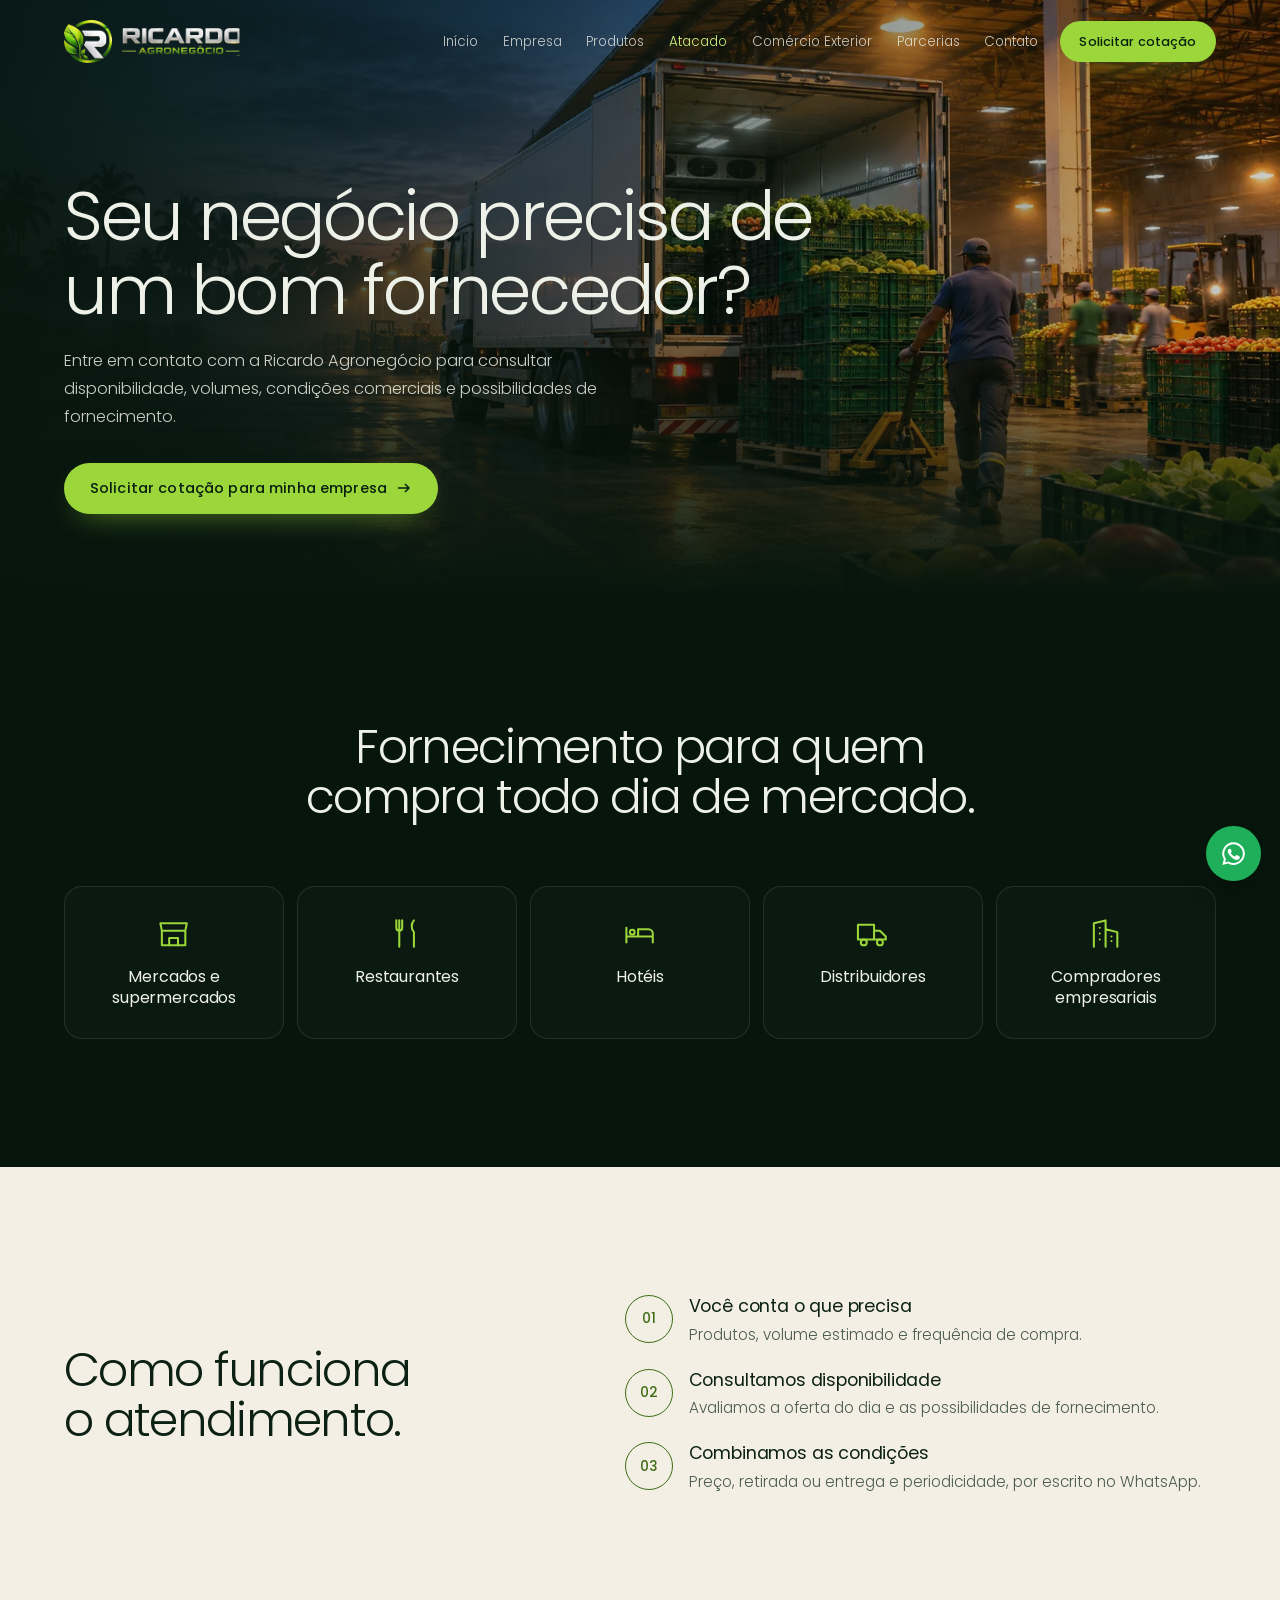
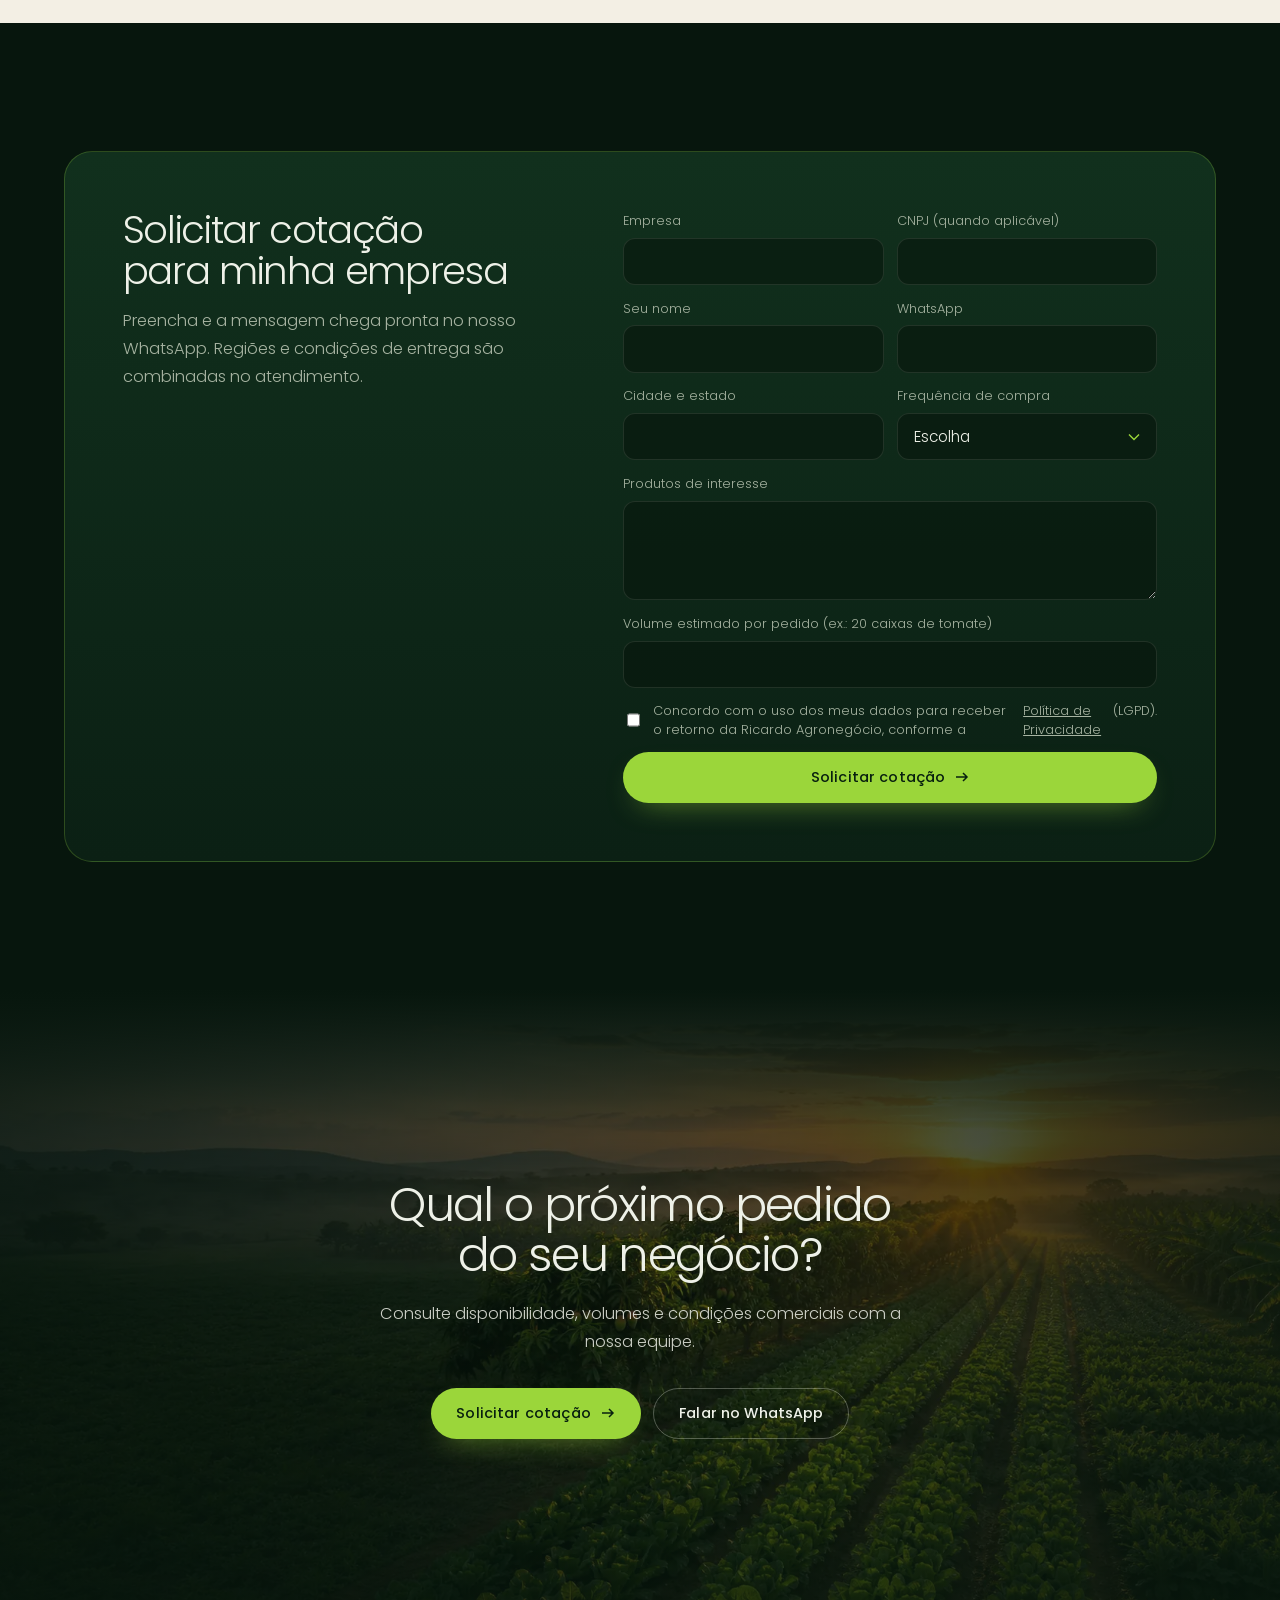
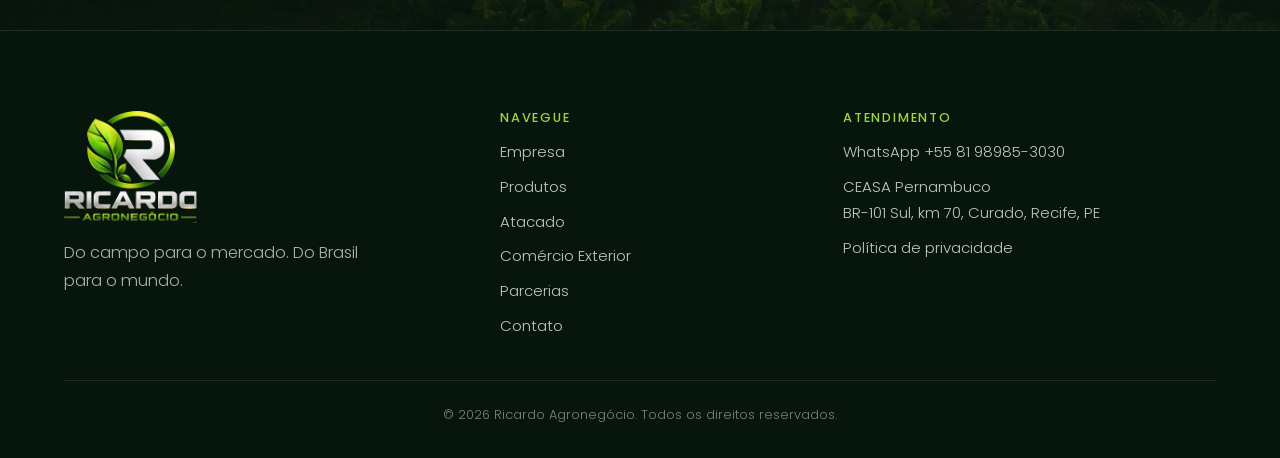
==== commit 4b650033: "feat: Ricardo's commercial WhatsApp number Co-Authored-By: Claude Opus 5.5 <noreply@anthropic.com>" ====
--- a/atacado.html
+++ b/atacado.html
@@ -58,7 +58,7 @@
     <div class="rod__marca"><img src="/assets/img/logo-completa-240.webp" srcset="/assets/img/logo-completa-240.webp 1x, /assets/img/logo-completa-480.webp 2x" alt="Ricardo Agronegócio" width="286" height="240" loading="lazy">
       <p class="rod__frase">Do campo para o mercado. Do Brasil para o mundo.</p></div>
     <div class="rod__col"><h2>Navegue</h2><a href="/empresa">Empresa</a><a href="/produtos">Produtos</a><a href="/atacado">Atacado</a><a href="/comercio-exterior">Comércio Exterior</a><a href="/parcerias">Parcerias</a><a href="/contato">Contato</a></div>
-    <div class="rod__col"><h2>Atendimento</h2><a href="/obrigado?c=rodape">WhatsApp +55 61 99397-3723</a><a href="https://www.google.com/maps/search/?api=1&query=CEASA+Pernambuco+BR-101+Sul+km+70+Curado+Recife" target="_blank" rel="noopener">CEASA Pernambuco<br>BR-101 Sul, km 70, Curado, Recife, PE</a><a href="/privacidade">Política de privacidade</a></div>
+    <div class="rod__col"><h2>Atendimento</h2><a href="/obrigado?c=rodape">WhatsApp +55 81 98985-3030</a><a href="https://www.google.com/maps/search/?api=1&query=CEASA+Pernambuco+BR-101+Sul+km+70+Curado+Recife" target="_blank" rel="noopener">CEASA Pernambuco<br>BR-101 Sul, km 70, Curado, Recife, PE</a><a href="/privacidade">Política de privacidade</a></div>
   </div>
   <p class="rod__fim">© 2026 Ricardo Agronegócio. Todos os direitos reservados.</p>
 </div></footer>
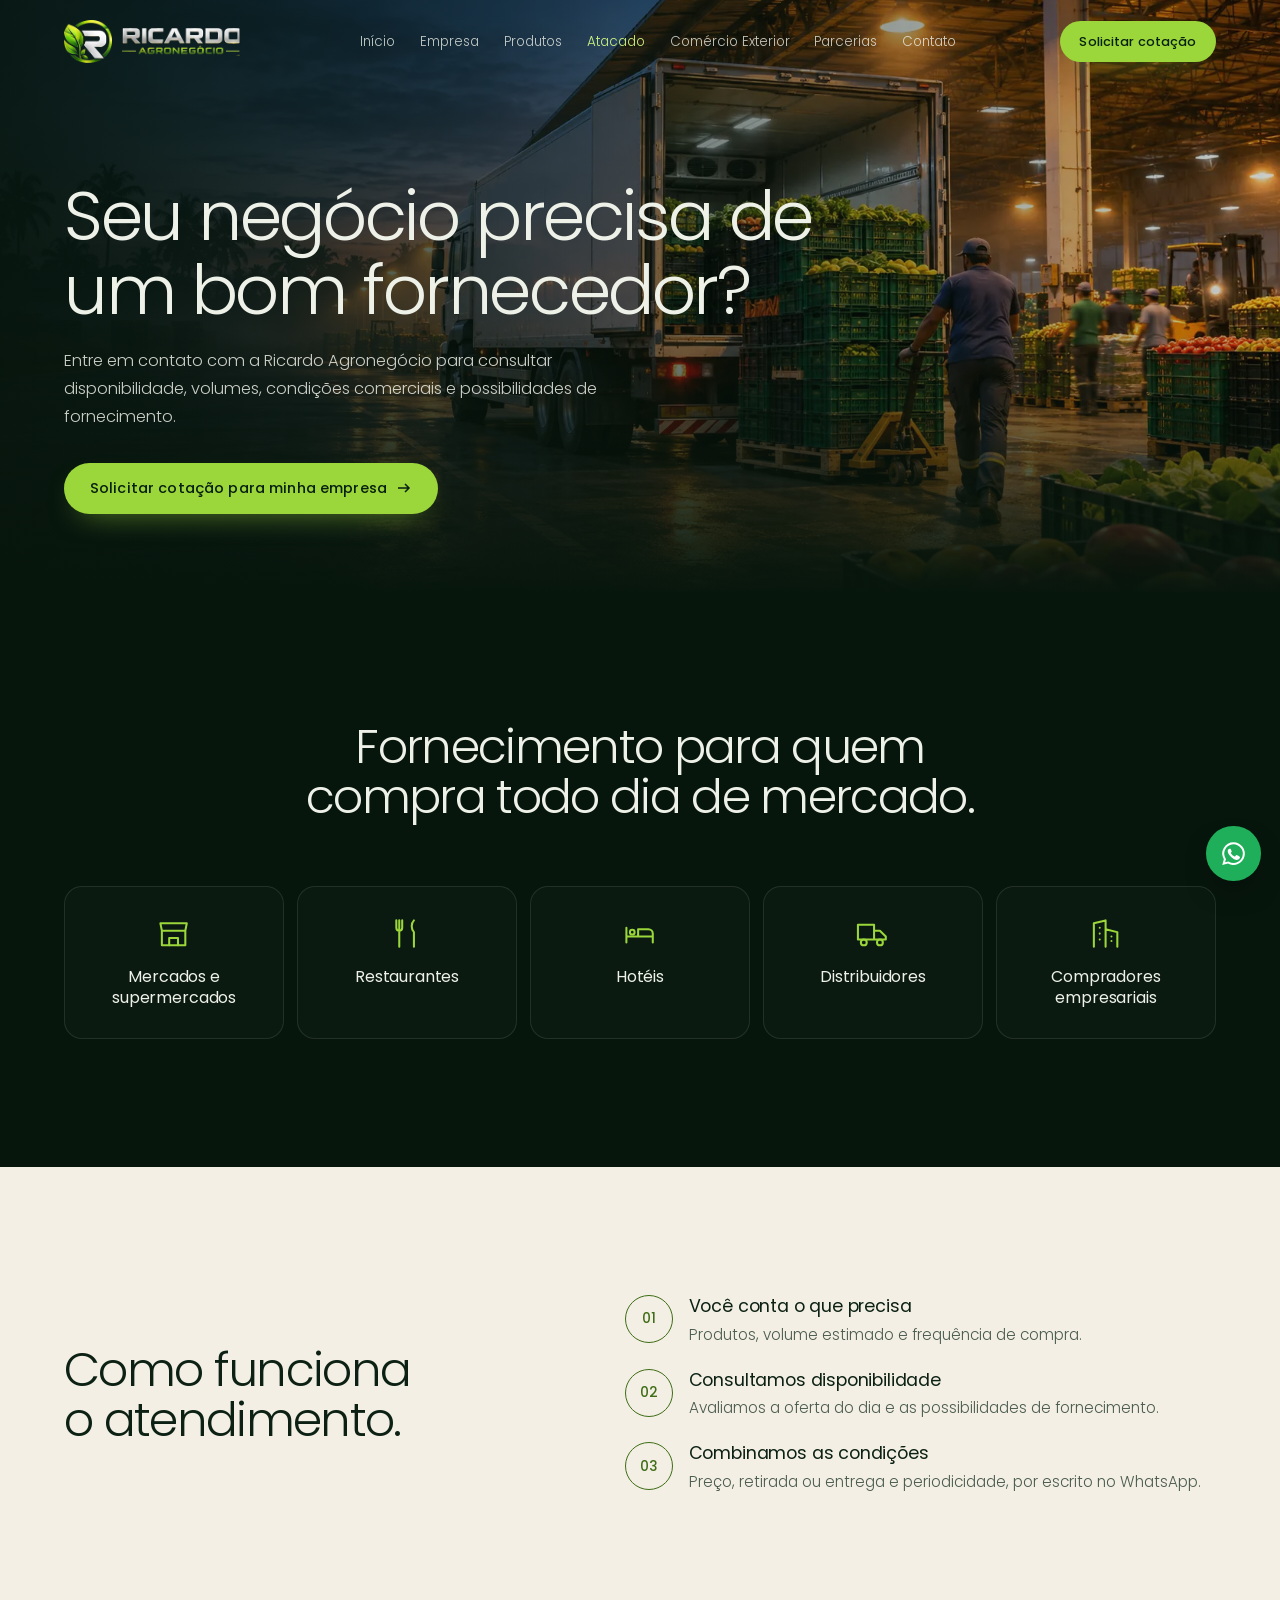
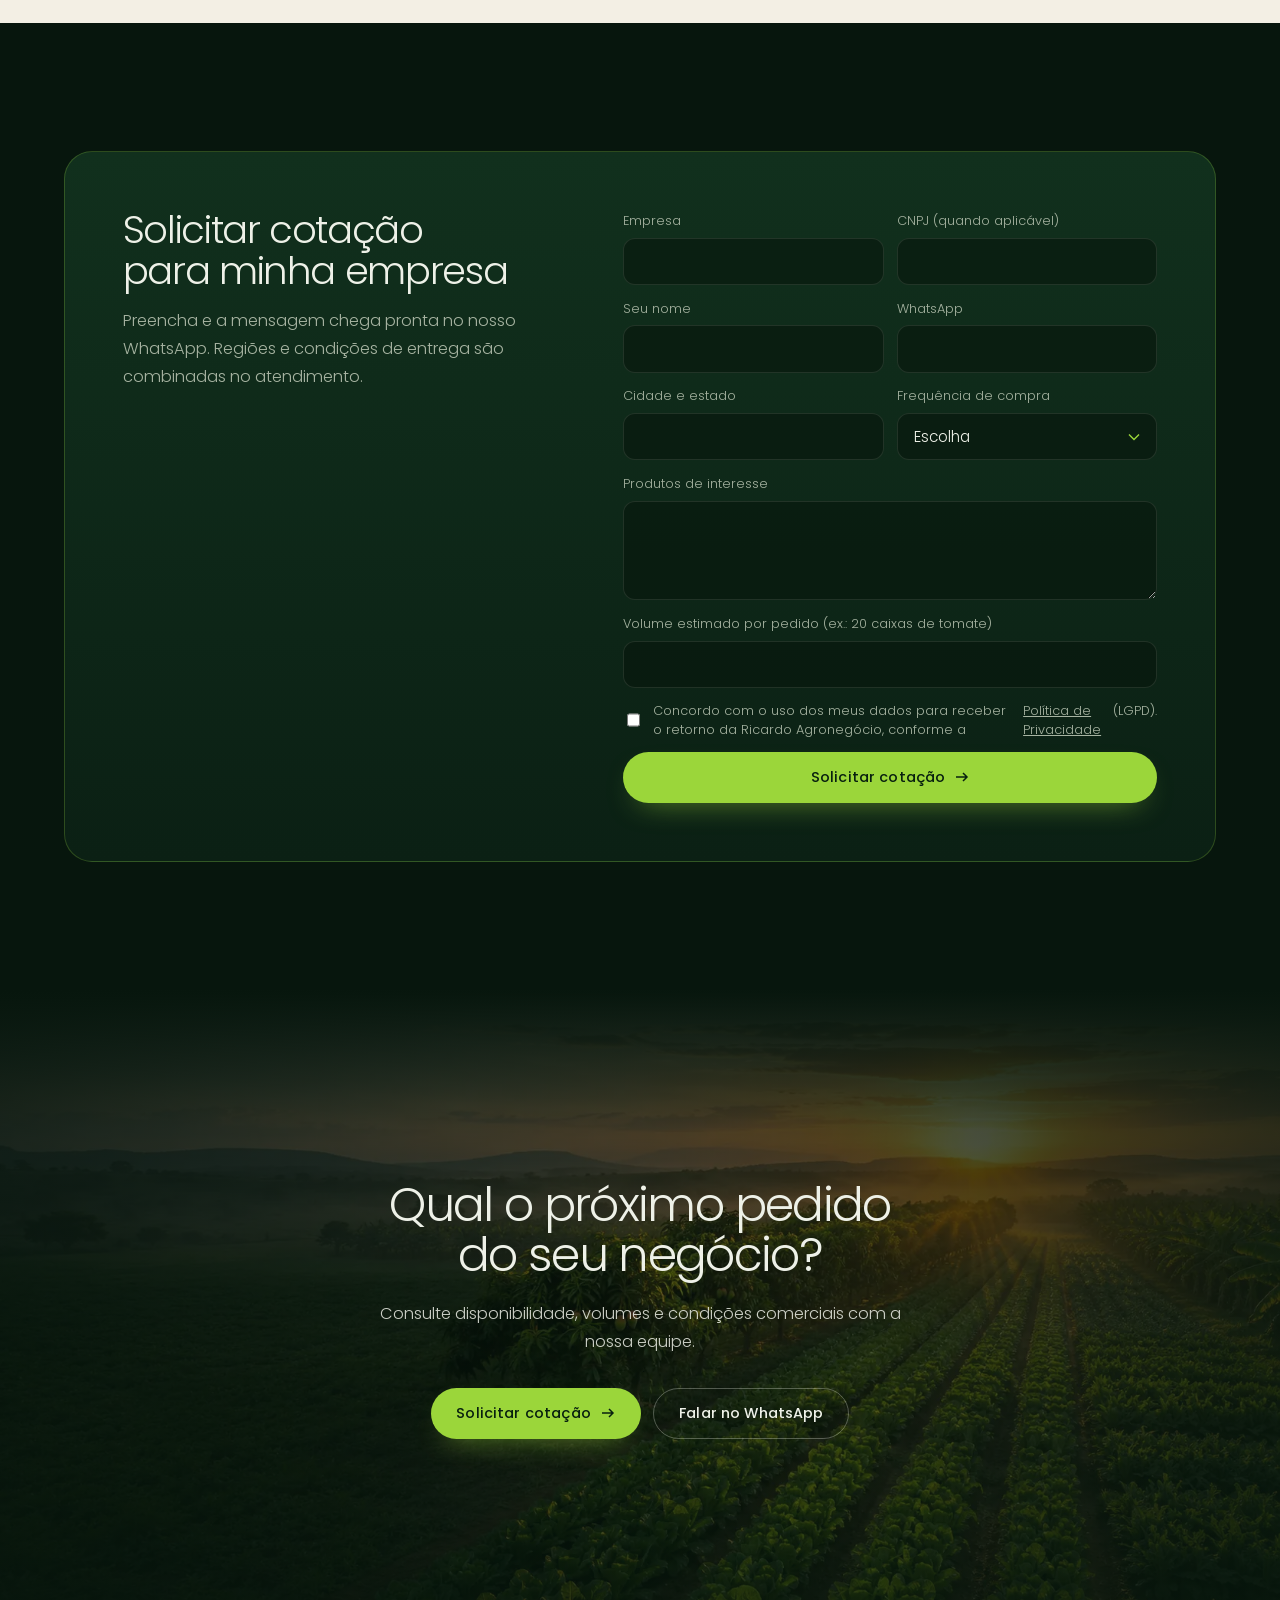
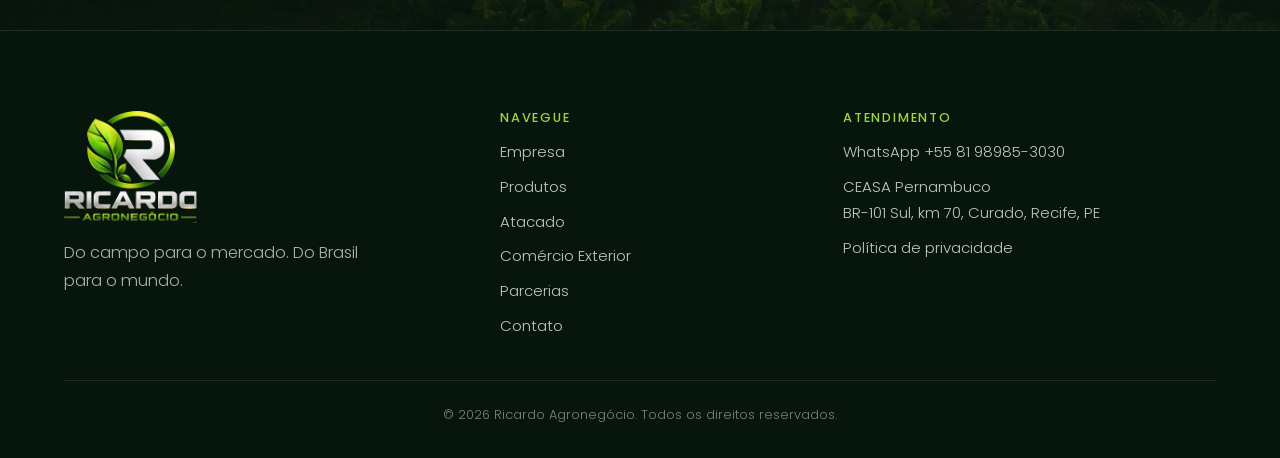
==== commit b44a5d55: "fix: equal-width stacked buttons on mobile and header links centered between logo and CTA Co-Authore" ====
--- a/atacado.html
+++ b/atacado.html
@@ -16,7 +16,7 @@
 <link rel="preload" href="/assets/fonts/poppins-500.woff2" as="font" type="font/woff2" crossorigin>
 <link rel="preload" as="image" imagesrcset="/assets/img/fotos/carga-1000.webp 1000w, /assets/img/fotos/carga-1672.webp 1672w" imagesizes="100vw" fetchpriority="high">
 <script>document.documentElement.classList.add('js')</script>
-<style>@font-face{font-family:"Poppins";src:url(/assets/fonts/poppins-300.woff2) format("woff2");font-weight:300;font-display:swap}@font-face{font-family:"Poppins";src:url(/assets/fonts/poppins-400.woff2) format("woff2");font-weight:400;font-display:swap}@font-face{font-family:"Poppins";src:url(/assets/fonts/poppins-500.woff2) format("woff2");font-weight:500;font-display:swap}@font-face{font-family:"Sans Reserva";src:local("Arial");size-adjust:112.5%}:root{--bg:#07160D;--bg-2:#0B2014;--bg-3:#11301D;--fg:#EEF1E8;--muted:#A6B3A1;--verde:#9BD63A;--verde-2:#C8EF80;--verde-3:#3F6D16;--creme:#F3EFE4;--creme-2:#E8E1D0;--tinta:#0C2114;--tinta-2:#4C5C50;--linha:rgba(155,214,58,.24);--linha-2:rgba(238,241,232,.1);--linha-c:rgba(12,33,20,.12);--sans:"Poppins","Sans Reserva",Arial,sans-serif;--t-hero:clamp(3rem,7.4vw,7.4rem);--t-h2:clamp(2rem,3.7vw,3.5rem);--gutter:clamp(1.25rem,5vw,4rem);--maxw:1280px;--section-py:clamp(5rem,10vw,8.5rem);--ease:cubic-bezier(.2,.8,.3,1);--r:20px}*,*::before,*::after{box-sizing:border-box}html{-webkit-text-size-adjust:100%;scroll-padding-top:6rem}body{margin:0;background:var(--bg);color:var(--fg);font:300 1.02rem/1.72 var(--sans);-webkit-font-smoothing:antialiased;overflow-x:clip}img{display:block;max-width:100%;height:auto}a{color:inherit;text-decoration:none}button,input,select,textarea{font:inherit;color:inherit}h1,h2,h3,p,ul,ol,figure,dl,dd,blockquote{margin:0}h1,h2{font-weight:300;line-height:1.06;letter-spacing:-.035em;text-wrap:balance}h3{font-weight:400;font-size:1.15rem;line-height:1.3;letter-spacing:-.01em}.wrap{width:100%;max-width:var(--maxw);margin-inline:auto;padding-inline:var(--gutter)}:focus-visible{outline:2px solid var(--verde);outline-offset:3px;border-radius:4px}::selection{background:var(--verde);color:var(--bg)}.btn{display:inline-flex;align-items:center;justify-content:center;gap:.55rem;min-height:3.2rem;padding:.7rem 1.55rem;border-radius:999px;border:1px solid transparent;font:500 .9rem/1.2 var(--sans);letter-spacing:.01em;white-space:nowrap;cursor:pointer;transition:background-color .35s var(--ease),border-color .35s var(--ease),color .35s var(--ease),transform .35s var(--ease),box-shadow .35s var(--ease)}.btn svg{width:1rem;height:1rem;flex:none;transition:transform .35s var(--ease)}.btn:hover svg{transform:translateX(3px)}.btn:active{transform:scale(.98)}.btn--verde{background:var(--verde);color:#08200F;box-shadow:0 12px 30px -16px rgba(155,214,58,.75)}.btn--verde:hover{background:var(--verde-2)}.btn--linha{border-color:rgba(238,241,232,.3);color:var(--fg)}.btn--linha:hover{border-color:var(--verde);color:var(--verde-2)}.btn--escuro{background:var(--tinta);color:var(--creme)}.btn--escuro:hover{background:var(--bg-3)}.ctas{display:flex;flex-wrap:wrap;gap:.75rem}.top{position:fixed;inset:0 0 auto 0;z-index:60;transition:background-color .4s var(--ease),border-color .4s var(--ease)}.top.solid,.menu-open .top{background:rgba(7,22,13,.86);-webkit-backdrop-filter:blur(14px);backdrop-filter:blur(14px);border-bottom:1px solid var(--linha-2)}.top__in{display:flex;align-items:center;justify-content:space-between;gap:1.2rem;height:5.2rem}.marca{display:flex;align-items:center;gap:.65rem;flex:none}.marca__r{width:3rem;height:auto}.marca__nome{height:1.75rem;width:auto}.nav{display:flex;align-items:center;gap:.15rem}.nav a:not(.btn){padding:.5rem .7rem;font-size:.84rem;color:rgba(238,241,232,.8);transition:color .3s}.nav a:not(.btn):hover,.nav a[aria-current="page"]{color:var(--verde-2)}.nav .btn{min-height:2.6rem;padding:.5rem 1.15rem;font-size:.8rem;margin-left:.5rem}.burger{display:none;width:2.9rem;height:2.9rem;border-radius:50%;border:1px solid var(--linha);background:none;cursor:pointer;position:relative}.burger span{position:absolute;left:50%;width:1.1rem;height:1.5px;background:var(--verde-2);transform:translateX(-50%);transition:transform .35s var(--ease),top .35s var(--ease)}.burger span:first-child{top:42%}.burger span:last-child{top:58%}.menu-open .burger span:first-child{top:50%;transform:translateX(-50%) rotate(45deg)}.menu-open .burger span:last-child{top:50%;transform:translateX(-50%) rotate(-45deg)}.capa{position:relative;min-height:100svh;display:flex;align-items:flex-end;overflow:hidden;isolation:isolate}.capa__bg{position:absolute;inset:0;z-index:-1}.capa__bg img{width:100%;height:100%;object-fit:cover;object-position:60% 50%;transform:scale(1.06)}.capa__bg::after{content:"";position:absolute;inset:0;background:linear-gradient(90deg,rgba(7,22,13,.88) 0%,rgba(7,22,13,.6) 38%,rgba(7,22,13,.08) 72%),linear-gradient(0deg,var(--bg) 0%,rgba(7,22,13,0) 36%)}.capa__txt{max-width:58rem;padding-block:9rem clamp(4rem,11vh,6.5rem)}.capa h1{font-size:var(--t-hero);line-height:.98}.capa p{margin-top:1.5rem;max-width:32rem;font-size:clamp(1.05rem,1.3vw,1.22rem);color:rgba(238,241,232,.84)}.capa .ctas{margin-top:2.2rem}.safra{display:flex;align-items:stretch;border-block:1px solid var(--linha-2);background:var(--bg)}.safra__rot{flex:none;display:flex;flex-direction:column;justify-content:center;padding:1rem clamp(1.2rem,3vw,2.4rem);border-right:1px solid var(--linha-2);line-height:1.25}.safra__rot span{font-size:.78rem;color:var(--muted)}.safra__rot b{font-weight:400;font-size:1.15rem;color:var(--verde-2);text-transform:capitalize}.safra__trilho{flex:1;overflow:hidden;-webkit-mask:linear-gradient(90deg,transparent,#000 6%,#000 94%,transparent);mask:linear-gradient(90deg,transparent,#000 6%,#000 94%,transparent)}.safra__t{display:flex;width:max-content;animation:corre 60s linear infinite}.safra__t:hover{animation-play-state:paused}.safra__item{flex:none;display:flex;align-items:center;gap:.7rem;margin-right:2rem;padding-block:.85rem;font-size:.92rem;color:rgba(238,241,232,.86);transition:color .3s}.safra__item img{width:2.8rem;height:2.8rem;border-radius:50%;object-fit:cover;border:1px solid var(--linha)}.safra__item:hover{color:var(--verde-2)}@keyframes corre{to{transform:translate3d(-50%,0,0)}}.perc{position:relative;background:var(--bg)}.js .perc{height:420vh}.perc__palco{position:sticky;top:0;height:100svh;overflow:hidden;isolation:isolate}.perc__fotos{position:absolute;inset:0;z-index:-1}.perc__foto{position:absolute;inset:0;opacity:0;transition:opacity 1.1s var(--ease)}.perc__foto.on{opacity:1}.perc__foto img{width:100%;height:100%;object-fit:cover;transform:scale(1.08);transition:transform 6s linear}.perc__foto.on img{transform:scale(1)}.perc__fotos::after{content:"";position:absolute;inset:0;background:linear-gradient(90deg,rgba(7,22,13,.9) 0%,rgba(7,22,13,.55) 42%,rgba(7,22,13,.12) 75%),linear-gradient(0deg,rgba(7,22,13,.85) 0%,rgba(7,22,13,0) 40%),linear-gradient(180deg,rgba(7,22,13,.7) 0%,rgba(7,22,13,0) 25%)}.perc__in{height:100%;display:grid;grid-template-rows:auto 1fr auto;padding-block:7.5rem 2.6rem}.perc__titulo{font-size:clamp(2rem,3.6vw,3.4rem);max-width:40rem}.perc__titulo span{color:var(--verde-2)}.perc__etapas{position:relative;align-self:end;max-width:31rem;min-height:17rem}.perc__etapa{position:absolute;inset:auto 0 0 0;opacity:0;transform:translate3d(0,24px,0);transition:opacity .7s var(--ease),transform .9s var(--ease);pointer-events:none}.perc__etapa.on{opacity:1;transform:none;pointer-events:auto}.perc__m{display:none}.perc__n{font-size:.82rem;font-weight:500;letter-spacing:.18em;color:var(--verde)}.perc__etapa h3{margin-top:.4rem;font-size:clamp(1.6rem,2.4vw,2.2rem);font-weight:300;letter-spacing:-.02em}.perc__frase{margin-top:.6rem;font-size:1.12rem;color:var(--verde-2)}.perc__etapa p:not(.perc__n):not(.perc__frase){margin-top:.6rem;color:rgba(238,241,232,.8)}.perc__etapa .btn{margin-top:1.4rem}.perc__trilha{position:relative;display:grid;grid-template-columns:repeat(4,1fr);margin:2.2rem 0 0;padding:0;list-style:none}.perc__trilha i{position:absolute;left:0;right:0;top:.45rem;height:2px;background:var(--linha-2)}.perc__trilha i b{position:absolute;inset:0;background:linear-gradient(90deg,var(--verde-3),var(--verde-2));transform-origin:left;transform:scaleX(var(--p,0))}.perc__trilha li{position:relative;padding-top:1.6rem;font-size:.86rem;color:var(--muted);transition:color .5s}.perc__trilha li span{position:absolute;left:0;top:0;width:1rem;height:1rem;border-radius:50%;background:var(--bg);border:2px solid rgba(238,241,232,.3);transition:background-color .5s,border-color .5s,box-shadow .5s}.perc__trilha li.on{color:var(--fg)}.perc__trilha li.on span{background:var(--verde);border-color:var(--verde-2);box-shadow:0 0 0 6px rgba(155,214,58,.15)}.sec{position:relative;padding-block:var(--section-py)}.sec--creme{background:var(--creme);color:var(--tinta)}.sec--escuro2{background:var(--bg-2)}.cab{max-width:52rem;margin:0 auto clamp(2.6rem,5vw,4rem);text-align:center}.cab h2{font-size:var(--t-h2)}.cab p{margin:1.1rem auto 0;max-width:40rem;color:var(--muted)}.sec--creme .cab p,.sec--creme p{color:var(--tinta-2)}.fim{display:flex;justify-content:center;margin-top:clamp(2.4rem,5vw,3.4rem)}.cats{display:grid;grid-template-columns:repeat(3,1fr);gap:clamp(.9rem,1.6vw,1.3rem)}.cat{display:flex;flex-direction:column;border-radius:var(--r);overflow:hidden;background:#fff;border:1px solid var(--linha-c);transition:transform .5s var(--ease),box-shadow .5s var(--ease)}.cat__foto{aspect-ratio:16/10;overflow:hidden;background:#E6E3DD}.cat__foto img{width:100%;height:100%;object-fit:cover;transition:transform .9s var(--ease)}.cat__txt{display:flex;flex-direction:column;gap:.35rem;padding:1.3rem 1.4rem 1.4rem}.cat h3{font-size:1.25rem}.cat p{font-size:.92rem;color:var(--tinta-2)}.cat__n{display:inline-flex;align-items:center;gap:.45rem;margin-top:.5rem;font-size:.84rem;font-weight:500;color:var(--verde-3)}.cat__n svg{width:.9rem;height:.9rem}.cat:hover{transform:translateY(-5px);box-shadow:0 30px 60px -30px rgba(12,33,20,.35)}.cat:hover .cat__foto img{transform:scale(1.06)}.atac{overflow:clip;isolation:isolate}.atac__bg{position:absolute;inset:0;z-index:-1}.atac__bg img{width:100%;height:100%;object-fit:cover}.atac__bg::after{content:"";position:absolute;inset:0;background:linear-gradient(90deg,rgba(7,22,13,.94) 0%,rgba(7,22,13,.78) 40%,rgba(7,22,13,.2) 80%),linear-gradient(180deg,var(--bg) 0%,rgba(7,22,13,0) 18%,rgba(7,22,13,0) 82%,var(--bg) 100%)}.atac__in{min-height:min(48rem,92svh);display:flex;align-items:center}.atac__txt{max-width:36rem}.atac h2{font-size:var(--t-h2)}.atac p{margin-top:1.2rem;color:rgba(238,241,232,.84)}.compradores{display:grid;grid-template-columns:1fr;margin:1.8rem 0 2rem;padding:0;list-style:none;border-top:1px solid var(--linha-2)}.compradores li{display:flex;align-items:center;gap:.9rem;padding:.85rem 0;border-bottom:1px solid var(--linha-2);font-size:1rem}.compradores svg{width:1.4rem;height:1.4rem;flex:none;color:var(--verde)}.loja{display:grid;grid-template-columns:1.05fr .95fr;gap:clamp(2rem,6vw,5rem);align-items:center}.loja h2{font-size:var(--t-h2)}.passos{display:grid;gap:1.3rem;margin:2rem 0 2.2rem;padding:0;list-style:none}.passos li{display:grid;grid-template-columns:3rem 1fr;gap:1rem;align-items:start}.passos b{display:grid;place-items:center;width:3rem;height:3rem;border-radius:50%;border:1px solid var(--verde);color:var(--verde-2);font-weight:500;font-size:.85rem}.passos h3{font-size:1.1rem}.passos p{margin-top:.25rem;font-size:.95rem;color:var(--muted)}.passos--claro b{border-color:var(--verde-3);color:var(--verde-3)}.passos--claro p{color:var(--tinta-2)}.demo{max-width:25rem;margin-inline:auto;border-radius:28px;padding:1.4rem;background:linear-gradient(180deg,#F7F4EC,#EDE7D8);color:var(--tinta);box-shadow:0 40px 90px -40px rgba(0,0,0,.8),0 0 0 1px rgba(255,255,255,.06);transform:rotate(-2deg)}.demo__topo{display:flex;align-items:center;gap:.6rem;padding-bottom:1rem;border-bottom:1px solid var(--linha-c);font-weight:400}.demo__topo svg{width:1.3rem;height:1.3rem;color:var(--verde-3)}.demo__topo b{margin-left:auto;font-weight:500;font-size:.8rem;padding:.2rem .7rem;border-radius:999px;background:var(--tinta);color:var(--verde-2)}.demo__itens{margin:0;padding:0;list-style:none}.demo__itens li{display:grid;grid-template-columns:2.6rem 1fr auto;gap:.8rem;align-items:center;padding:.75rem 0;border-bottom:1px solid var(--linha-c);font-size:.95rem}.demo__itens img{width:2.6rem;height:2.6rem;border-radius:10px;object-fit:cover}.demo__itens b{font-weight:500;font-size:.88rem;color:var(--tinta-2)}.demo__btn{display:flex;align-items:center;justify-content:center;gap:.6rem;margin-top:1.2rem;padding:.9rem;border-radius:999px;background:#1FAF5A;color:#fff;font-weight:500;font-size:.92rem}.demo__btn svg{width:1.2rem;height:1.2rem}.mundo{position:relative;min-height:min(52rem,100svh);display:flex;align-items:center;overflow:clip;isolation:isolate;padding-block:var(--section-py)}.mundo__bg{position:absolute;inset:0;z-index:-1}.mundo__bg img{width:100%;height:100%;object-fit:cover;object-position:60% 50%}.mundo__bg::after{content:"";position:absolute;inset:0;background:linear-gradient(90deg,rgba(7,22,13,.92) 0%,rgba(7,22,13,.66) 42%,rgba(7,22,13,.1) 80%),linear-gradient(180deg,var(--bg) 0%,rgba(7,22,13,0) 16%,rgba(7,22,13,0) 84%,var(--bg) 100%)}.mundo__txt{max-width:36rem}.mundo h2{font-size:var(--t-h2)}.mundo p{margin-top:1.2rem;color:rgba(238,241,232,.84)}.mundo .ctas{margin-top:2rem}.mundo__dado{margin-top:2.4rem!important;padding-top:1.4rem;border-top:1px solid var(--linha);font-size:1.02rem;color:var(--fg)!important}.mundo__dado small{display:block;margin-top:.4rem;font-size:.76rem;color:var(--muted)}.origem__topo{display:grid;grid-template-columns:.85fr 1.15fr;gap:clamp(2rem,6vw,5rem);align-items:center}.origem__foto{border-radius:24px;overflow:hidden;aspect-ratio:4/5;background:var(--creme-2)}.origem__foto img{width:100%;height:100%;object-fit:cover}.origem h2{font-size:var(--t-h2)}.origem__txt>p{margin-top:1.1rem}.origens{display:grid;grid-template-columns:repeat(2,1fr);gap:0;margin:1.8rem 0 0;padding:0;list-style:none;border-top:1px solid var(--linha-c)}.origens li{padding:1rem 1rem 1rem 0;border-bottom:1px solid var(--linha-c)}.origens li:nth-child(odd){padding-right:1.4rem}.origens h3{font-size:1rem;font-weight:500;color:var(--tinta)}.origens p{margin-top:.2rem;font-size:.9rem}.origens--grade{grid-template-columns:repeat(3,1fr);column-gap:2rem}.origem__fonte{margin-top:1.2rem!important;font-size:.78rem;opacity:.8}.cal{background:var(--bg-2)}.cal__abas{display:flex;justify-content:center;gap:.4rem;flex-wrap:wrap;margin-bottom:2rem}.cal__abas button{min-width:3.6rem;padding:.55rem .9rem;border-radius:999px;border:1px solid var(--linha-2);background:none;cursor:pointer;font-size:.86rem;text-transform:capitalize;color:var(--muted);transition:all .3s var(--ease)}.cal__abas button:hover{border-color:var(--verde);color:var(--fg)}.cal__abas button[aria-selected="true"]{background:var(--verde);border-color:var(--verde);color:#08200F;font-weight:500}.cal__grade{display:grid;grid-template-columns:repeat(auto-fill,minmax(7.4rem,1fr));gap:.8rem;min-height:9rem}.cal__item{display:flex;flex-direction:column;align-items:center;gap:.6rem;padding:.9rem .6rem 1rem;border-radius:16px;border:1px solid var(--linha-2);background:rgba(255,255,255,.02);text-align:center;font-size:.86rem;transition:border-color .3s,transform .4s var(--ease);animation:surge .5s var(--ease) both}.cal__item img{width:4.4rem;height:4.4rem;border-radius:50%;object-fit:cover}.cal__item:hover{border-color:var(--verde);transform:translateY(-3px)}.cal__fonte{margin-top:1.6rem;text-align:center;font-size:.78rem;color:var(--muted)}@keyframes surge{from{opacity:0;transform:translateY(8px)}}.lider__in{display:grid;grid-template-columns:.8fr 1.2fr;gap:clamp(2rem,6vw,5rem);align-items:center}.lider__marca{width:min(100%,22rem);margin-inline:auto;filter:drop-shadow(0 30px 60px rgba(0,0,0,.5))}.lider h2{font-size:var(--t-h2)}.lider__cargo{margin-top:.5rem;color:var(--verde-2)}.lider__txt>p:not(.lider__cargo){margin-top:1rem;color:rgba(238,241,232,.82)}.lider blockquote{margin-top:1.8rem;padding-left:1.4rem;border-left:2px solid var(--verde);font-size:clamp(1.2rem,1.8vw,1.55rem);line-height:1.5;font-weight:300}.lider .ctas{margin-top:2rem}.onde__grid{display:grid;grid-template-columns:1fr 1fr;gap:clamp(2rem,6vw,5rem);align-items:center}.onde__mapa svg{width:100%;height:auto;display:block}.onde__credito{margin-top:.5rem;font-size:.72rem;color:var(--muted);text-align:center}.m-agua{fill:none;stroke:#245a4a;stroke-width:1.2}.m-rua{fill:none;stroke:#2f4d38;stroke-width:.8}.m-via{fill:none;stroke:#7FB52E;stroke-width:2;opacity:.75}.m-area{fill:rgba(155,214,58,.1);stroke:var(--verde);stroke-width:1.6}.m-galpao{fill:rgba(155,214,58,.3);stroke:var(--verde-2);stroke-width:.6}.m-pino circle{fill:var(--verde-2)}.m-pulso{fill:none!important;stroke:var(--verde-2);stroke-width:1.5;transform-origin:center;transform-box:fill-box;animation:pulso 2.6s var(--ease) infinite}.m-pulso+.m-pulso{animation-delay:1.3s}@keyframes pulso{from{transform:scale(.3);opacity:1}to{transform:scale(2.2);opacity:0}}.onde h2{font-size:var(--t-h2)}.onde__lugar{margin-top:1.2rem;font-size:1.3rem;color:var(--verde-2)}.onde__txt p:not(.onde__lugar){margin-top:.7rem;color:rgba(238,241,232,.8)}.onde .ctas{margin-top:2rem}.faq{display:grid;grid-template-columns:.8fr 1.2fr;gap:clamp(2rem,5vw,4rem);align-items:start}.faq__cab{position:sticky;top:7rem}.faq h2{font-size:var(--t-h2)}.faq__item{border-bottom:1px solid var(--linha-c)}.faq__item summary{display:flex;justify-content:space-between;align-items:center;gap:1rem;padding:1.2rem 0;cursor:pointer;list-style:none;font-size:1.06rem;font-weight:400}.faq__item summary::-webkit-details-marker{display:none}.faq__item summary span{flex:none;display:grid;place-items:center;width:2rem;height:2rem;border-radius:50%;border:1px solid var(--linha-c);transition:transform .4s var(--ease),background-color .3s}.faq__item summary svg{width:1rem;height:1rem}.faq__item[open] summary span{transform:rotate(45deg);background:var(--tinta);color:var(--creme)}.faq__item p{padding:0 3rem 1.3rem 0}.final{position:relative;min-height:min(40rem,86svh);display:flex;align-items:center;justify-content:center;text-align:center;overflow:clip;isolation:isolate;padding-block:var(--section-py)}.final__bg{position:absolute;inset:0;z-index:-1}.final__bg img{width:100%;height:100%;object-fit:cover}.final__bg::after{content:"";position:absolute;inset:0;background:radial-gradient(70% 70% at 50% 50%,rgba(7,22,13,.55),rgba(7,22,13,.9)),linear-gradient(180deg,var(--bg) 0%,rgba(7,22,13,0) 22%)}.final__txt{max-width:44rem;margin-inline:auto}.final h2{font-size:var(--t-h2)}.final p{margin:1.2rem auto 0;max-width:34rem;color:rgba(238,241,232,.84)}.final .ctas{justify-content:center;margin-top:2rem}.rod{padding-block:clamp(3.5rem,7vw,5rem) 2rem;border-top:1px solid var(--linha-2);background:var(--bg)}.rod__grid{display:grid;grid-template-columns:1.3fr 1fr 1.2fr;gap:2rem}.rod__marca img{height:7rem;width:auto}.rod__frase{margin-top:1rem;color:var(--muted);max-width:20rem}.rod__col{display:flex;flex-direction:column;gap:.55rem}.rod__col h2{font-size:.8rem;font-weight:500;letter-spacing:.14em;text-transform:uppercase;color:var(--verde);margin-bottom:.4rem}.rod__col a{font-size:.94rem;color:rgba(238,241,232,.8);transition:color .3s}.rod__col a:hover{color:var(--verde-2)}.rod__fim{margin-top:2.6rem;padding-top:1.4rem;border-top:1px solid var(--linha-2);font-size:.8rem;color:rgba(238,241,232,.5);text-align:center}.zap{position:fixed;right:1.2rem;bottom:1.2rem;z-index:50;width:3.4rem;height:3.4rem;border-radius:50%;display:grid;place-items:center;background:#1FAF5A;color:#fff;box-shadow:0 14px 30px -12px rgba(0,0,0,.6);transition:transform .35s var(--ease)}.zap:hover{transform:scale(1.07)}.zap svg{width:1.7rem;height:1.7rem}.pagtopo{position:relative;min-height:66svh;display:flex;align-items:flex-end;overflow:hidden;isolation:isolate;padding-block:9rem clamp(3rem,7vw,5rem)}.pagtopo__bg{position:absolute;inset:0;z-index:-1}.pagtopo__bg img{width:100%;height:100%;object-fit:cover}.pagtopo__bg::after{content:"";position:absolute;inset:0;background:linear-gradient(90deg,rgba(7,22,13,.9) 0%,rgba(7,22,13,.55) 50%,rgba(7,22,13,.2) 100%),linear-gradient(0deg,var(--bg) 0%,rgba(7,22,13,0) 45%)}.pagtopo__txt{max-width:50rem}.pagtopo h1{font-size:clamp(2.6rem,5.4vw,5.2rem)}.pagtopo p{margin-top:1.3rem;max-width:38rem;font-size:clamp(1.02rem,1.2vw,1.15rem);color:rgba(238,241,232,.84)}.pagtopo .ctas{margin-top:2rem}.par{display:grid;grid-template-columns:.85fr 1.15fr;gap:clamp(2rem,6vw,5rem);align-items:start}.par__cab{position:sticky;top:7rem}.par h2{font-size:var(--t-h2)}.texto p{font-size:clamp(1.05rem,1.25vw,1.18rem);line-height:1.8;color:rgba(238,241,232,.86)}.sec--creme .texto p{color:var(--tinta-2)}.texto p+p{margin-top:1.2rem}.texto--pag{max-width:46rem}.texto--pag h2{font-size:clamp(1.35rem,2vw,1.8rem);margin:2.4rem 0 .8rem}.dims{display:grid;grid-template-columns:repeat(5,1fr);gap:.8rem;margin:0;padding:0;list-style:none}.dims li{display:flex;flex-direction:column;gap:1rem;padding:1.4rem 1.2rem 1.5rem;border-radius:18px;border:1px solid var(--linha-2);background:linear-gradient(180deg,rgba(155,214,58,.06),transparent 70%)}.dims b{font-weight:500;font-size:.82rem;letter-spacing:.14em;color:var(--verde)}.dims span{font-size:1rem;line-height:1.45}.mv{display:grid;grid-template-columns:1fr 1fr;gap:clamp(1.5rem,4vw,3rem)}.mv__item{padding:clamp(1.8rem,3.5vw,2.8rem);border-radius:24px;background:#fff;border:1px solid var(--linha-c)}.mv__item h2{font-size:clamp(1.6rem,2.6vw,2.3rem);color:var(--tinta)}.mv__item p{margin-top:1rem}.valores{display:grid;grid-template-columns:repeat(3,1fr);gap:clamp(.8rem,1.5vw,1.1rem)}.valor{padding:1.6rem 1.5rem 1.7rem;border-radius:18px;border:1px solid var(--linha-2);background:rgba(255,255,255,.02);transition:border-color .4s,transform .4s var(--ease)}.valor span{font-size:.8rem;font-weight:500;letter-spacing:.14em;color:var(--verde)}.valor h3{margin-top:.8rem;font-size:1.2rem}.valor p{margin-top:.5rem;font-size:.93rem;color:var(--muted)}.valor:hover{border-color:var(--linha);transform:translateY(-4px)}.marq{overflow:hidden;margin-top:clamp(3rem,6vw,4.5rem);border-block:1px solid var(--linha);padding-block:1.3rem}.marq__t{display:flex;width:max-content;animation:corre 46s linear infinite}.marq__t span{flex:none;margin-right:2.4rem;font-size:clamp(1.3rem,2.4vw,2.2rem);white-space:nowrap}.marq__t i{flex:none;margin-right:2.4rem;align-self:center;width:.5rem;height:.5rem;border-radius:50%;background:var(--verde)}.lider--pag .lider__in{align-items:start}.lider--pag .lider__marca{position:sticky;top:8rem}.quem{display:grid;grid-template-columns:repeat(5,1fr);gap:.8rem;margin:0;padding:0;list-style:none}.quem li{display:flex;flex-direction:column;align-items:center;gap:1rem;padding:1.8rem 1rem;border-radius:18px;border:1px solid var(--linha-2);text-align:center;background:rgba(255,255,255,.02)}.quem svg{width:2.2rem;height:2.2rem;color:var(--verde)}.quem h3{font-size:1rem}.como{display:grid;grid-template-columns:.9fr 1.1fr;gap:clamp(2rem,6vw,5rem);align-items:center}.como h2{font-size:var(--t-h2)}.como .passos{margin:0}.blocos{display:grid;grid-template-columns:repeat(3,1fr);gap:clamp(.8rem,1.5vw,1.1rem)}.bloco{padding:1.7rem 1.6rem;border-radius:18px;border:1px solid var(--linha-2);background:rgba(255,255,255,.02)}.bloco svg{width:2rem;height:2rem;color:var(--verde)}.bloco h3{margin-top:1.1rem;font-size:1.12rem}.bloco p{margin-top:.45rem;font-size:.93rem;color:var(--muted)}.par--centro{align-items:center}.caixa{display:grid;grid-template-columns:.9fr 1.1fr;gap:clamp(2rem,5vw,4rem);padding:clamp(1.8rem,4.5vw,3.6rem);border-radius:28px;background:linear-gradient(180deg,var(--bg-3),var(--bg-2));border:1px solid var(--linha)}.caixa h2{font-size:clamp(1.8rem,3vw,2.7rem)}.caixa__txt p{margin-top:1rem;color:var(--muted)}.tel{display:inline-flex;align-items:center;gap:.6rem;margin-top:1.6rem;font-size:1.2rem;color:var(--verde-2)}.tel svg{width:1.4rem;height:1.4rem}.form{display:grid;grid-template-columns:1fr 1fr;gap:.8rem}.campo{display:flex;flex-direction:column;gap:.35rem}.campo--cheio{grid-column:1/-1}.campo label{font-size:.8rem;color:var(--muted)}.campo input,.campo select,.campo textarea{width:100%;min-height:2.95rem;padding:.6rem 1rem;border-radius:12px;border:1px solid var(--linha-2);background:rgba(7,22,13,.6);font-size:.95rem;transition:border-color .3s}.campo select{appearance:none;-webkit-appearance:none;background-image:url("data:image/svg+xml,%3Csvg xmlns='http://www.w3.org/2000/svg' width='12' height='8' fill='none'%3E%3Cpath d='M1 1.5l5 5 5-5' stroke='%239BD63A' stroke-width='1.4'/%3E%3C/svg%3E");background-repeat:no-repeat;background-position:right 1rem center;padding-right:2.4rem}.campo select option{background:var(--bg-2)}.campo textarea{min-height:4.6rem;resize:vertical}.campo input:focus,.campo select:focus,.campo textarea:focus{outline:none;border-color:var(--verde)}.form .btn{grid-column:1/-1;width:100%}.form__mel{position:absolute;left:-9999px}.aceite{grid-column:1/-1;display:flex;gap:.6rem;font-size:.8rem;color:var(--muted);line-height:1.5}.aceite a{text-decoration:underline}.aceite input{margin-top:.2rem;accent-color:var(--verde);flex:none}.catal{padding-block:clamp(2.5rem,5vw,4rem) var(--section-py);background:var(--creme);color:var(--tinta)}.catal__barra{position:sticky;top:5.2rem;z-index:20;display:flex;flex-wrap:wrap;align-items:center;gap:.8rem;margin-inline:calc(var(--gutter) * -1);padding:.9rem var(--gutter);background:rgba(243,239,228,.92);-webkit-backdrop-filter:blur(12px);backdrop-filter:blur(12px);border-bottom:1px solid var(--linha-c)}.busca{display:flex;align-items:center;gap:.6rem;flex:1 1 18rem;max-width:24rem;padding:.2rem 1rem;border-radius:999px;border:1px solid var(--linha-c);background:#fff}.busca svg{width:1.1rem;height:1.1rem;color:var(--tinta-2);flex:none}.busca input{width:100%;min-height:2.6rem;border:0;background:none;font-size:.95rem;color:var(--tinta)}.busca input:focus{outline:none}.filtros{display:flex;flex-wrap:wrap;gap:.4rem}.filtros::-webkit-scrollbar{display:none}.filtros button{flex:none;padding:.55rem 1rem;border-radius:999px;border:1px solid var(--linha-c);background:#fff;font-size:.84rem;cursor:pointer;color:var(--tinta);transition:all .3s var(--ease)}.filtros button:hover{border-color:var(--verde-3)}.filtros button.on{background:var(--tinta);border-color:var(--tinta);color:var(--verde-2)}.catal__bloco{padding-top:clamp(2.4rem,5vw,3.6rem);scroll-margin-top:10rem}.catal__cab{display:flex;align-items:baseline;justify-content:space-between;gap:1rem;flex-wrap:wrap;margin-bottom:1.4rem;padding-bottom:1rem;border-bottom:1px solid var(--linha-c)}.catal__cab h2{font-size:clamp(1.6rem,2.8vw,2.4rem)}.catal__cab p{color:var(--tinta-2);font-size:.95rem}.prods{display:grid;grid-template-columns:repeat(auto-fill,minmax(15rem,1fr));gap:clamp(.8rem,1.4vw,1.1rem)}.prod{display:flex;flex-direction:column;border-radius:18px;overflow:hidden;background:#fff;border:1px solid var(--linha-c);scroll-margin-top:11rem;transition:box-shadow .4s var(--ease),border-color .4s}.prod:hover{box-shadow:0 24px 50px -30px rgba(12,33,20,.4)}.prod:target{border-color:var(--verde-3);box-shadow:0 0 0 3px rgba(155,214,58,.35)}.prod__foto{position:relative;aspect-ratio:1;background:#E6E3DD;overflow:hidden}.prod__foto img{width:100%;height:100%;object-fit:cover}.prod__selo{position:absolute;left:.8rem;bottom:.8rem;padding:.25rem .7rem;border-radius:999px;background:var(--tinta);color:var(--verde-2);font-size:.74rem;font-weight:500}.prod__txt{flex:1;padding:1.1rem 1.15rem .4rem}.prod h3{font-size:1.15rem}.prod__var{margin-top:.15rem;font-size:.82rem;color:var(--verde-3)!important}.prod__desc{margin-top:.5rem;font-size:.88rem;line-height:1.55;color:var(--tinta-2)}.prod__info{margin-top:.8rem;display:grid;gap:.35rem;font-size:.8rem;line-height:1.45}.prod__info div{display:grid;grid-template-columns:5.6rem 1fr;gap:.5rem}.prod__info dt{color:var(--tinta-2)}.prod__info dd{color:var(--tinta)}.prod__add{display:flex;align-items:center;justify-content:center;gap:.5rem;margin:.9rem 1.15rem 1.15rem;min-height:2.8rem;border-radius:999px;border:1px solid var(--tinta);background:none;cursor:pointer;font-size:.86rem;font-weight:500;color:var(--tinta);transition:all .3s var(--ease)}.prod__add svg{width:1rem;height:1rem}.prod__add:hover{background:var(--tinta);color:var(--verde-2)}.prod__add.na{background:var(--verde);border-color:var(--verde);color:#08200F}.catal__vazio{padding:3rem 0;text-align:center;color:var(--tinta-2)}.catal__nota{margin-top:2.6rem;font-size:.82rem;color:var(--tinta-2);text-align:center}.cesta{position:fixed;left:0;right:0;bottom:1.2rem;z-index:55;display:flex;justify-content:center;pointer-events:none}.cesta__abre,.cesta__painel{pointer-events:auto}.cesta__abre{display:flex;align-items:center;gap:.7rem;padding:.75rem .9rem .75rem 1.3rem;border-radius:999px;border:0;background:var(--tinta);color:var(--creme);cursor:pointer;font-size:.92rem;box-shadow:0 18px 40px -16px rgba(0,0,0,.6)}.cesta__abre svg{width:1.2rem;height:1.2rem;color:var(--verde)}.cesta__abre b{min-width:1.9rem;height:1.9rem;display:grid;place-items:center;border-radius:999px;background:var(--verde);color:#08200F;font-weight:500;font-size:.85rem}.cesta.pula .cesta__abre{animation:pula .5s var(--ease)}@keyframes pula{40%{transform:scale(1.08)}}.cesta__painel{position:fixed;right:1rem;bottom:5.4rem;width:min(26rem,calc(100vw - 2rem));max-height:calc(100svh - 7.5rem);overflow:auto;padding:1.3rem;border-radius:24px;background:#FBF9F3;color:var(--tinta);box-shadow:0 40px 90px -30px rgba(0,0,0,.7)}.cesta__topo{display:flex;align-items:center;justify-content:space-between;gap:1rem;padding-bottom:.8rem;border-bottom:1px solid var(--linha-c)}.cesta__topo h2{font-size:1.25rem;letter-spacing:-.01em}.cesta__topo button{width:2.4rem;height:2.4rem;border-radius:50%;border:1px solid var(--linha-c);background:none;cursor:pointer;display:grid;place-items:center}.cesta__topo svg{width:1rem;height:1rem}.cesta__itens{margin:0;padding:0;list-style:none}.cesta__itens li{display:grid;grid-template-columns:2.8rem 1fr auto;gap:.3rem .8rem;align-items:center;padding:.8rem 0;border-bottom:1px solid var(--linha-c)}.cesta__itens img{grid-row:span 2;width:2.8rem;height:2.8rem;border-radius:10px;object-fit:cover}.cesta__itens .nome{font-size:.95rem;font-weight:400}.cesta__itens .tira{width:2rem;height:2rem;border:0;background:none;cursor:pointer;color:var(--tinta-2);display:grid;place-items:center}.cesta__itens .tira svg{width:.9rem;height:.9rem}.cesta__itens .qtd{grid-column:2/4;display:flex;gap:.5rem}.cesta__itens input,.cesta__itens select{min-height:2.3rem;border-radius:10px;border:1px solid var(--linha-c);background:#fff;padding:.3rem .6rem;font-size:.88rem;color:var(--tinta)}.cesta__itens input{width:4.6rem}.cesta__itens select{flex:1}.cesta__vazia{padding:1.2rem 0;font-size:.9rem;color:var(--tinta-2)}.cesta__form{display:grid;grid-template-columns:1fr 1fr;gap:.6rem;margin-top:1rem}.cesta__form .campo label{color:var(--tinta-2)}.cesta__form .campo input,.cesta__form .campo select{background:#fff;border-color:var(--linha-c);color:var(--tinta);min-height:2.6rem}.cesta__form .btn{grid-column:1/-1;background:#1FAF5A;color:#fff;box-shadow:none}.cesta__form .btn svg{width:1.2rem;height:1.2rem}.cesta__form .btn:hover{background:#178f49}.obrigado{min-height:100svh;display:grid;place-items:center;text-align:center;padding:2rem}.obrigado img{width:6rem;height:auto;margin:0 auto 2rem}.obrigado h1{font-size:clamp(1.8rem,4vw,2.8rem)}.obrigado p{margin-top:1rem;color:var(--muted)}.gira{width:2.6rem;height:2.6rem;margin:2rem auto;border-radius:50%;border:1.5px solid var(--linha-2);border-top-color:var(--verde);animation:gira 1s linear infinite}@keyframes gira{to{transform:rotate(360deg)}}.obrigado .ctas{justify-content:center}.js .rv{opacity:0;transform:translate3d(0,26px,0);transition:opacity .9s var(--ease),transform 1.1s var(--ease)}.js .rv.in{opacity:1;transform:none}.js .rv[data-d="1"]{transition-delay:.08s}.js .rv[data-d="2"]{transition-delay:.16s}@media (max-width:1180px){.nav{display:none}.burger{display:block}.menu-open .nav{display:flex;position:fixed;inset:5.2rem 0 auto 0;flex-direction:column;align-items:stretch;gap:0;padding:1rem var(--gutter) 1.6rem;background:var(--bg);border-bottom:1px solid var(--linha-2)}.menu-open .nav a:not(.btn){text-align:center;padding:.9rem;border-bottom:1px solid var(--linha-2);font-size:.95rem}.menu-open .nav .btn{margin:1rem 0 0}.dims{grid-template-columns:repeat(3,1fr)}.quem{grid-template-columns:repeat(3,1fr)}}@media (max-width:900px){.cats,.valores,.blocos{grid-template-columns:repeat(2,1fr)}.loja,.origem__topo,.lider__in,.onde__grid,.faq,.par,.como,.caixa,.mv{grid-template-columns:1fr}.faq__cab,.par__cab{position:relative;top:0}.rod__grid{grid-template-columns:1fr 1fr}.rod__marca{grid-column:1/-1}.origens--grade{grid-template-columns:repeat(2,1fr)}.lider--pag .lider__marca{position:relative;top:0}.lider__marca{width:min(60%,14rem)}}@media (max-width:760px){.top__in{height:4.6rem}.marca__r{width:2.6rem}.marca__nome{height:1.45rem}.menu-open .nav{inset:4.6rem 0 auto 0}.capa{align-items:flex-start;text-align:center}.capa__bg img{object-position:50% 70%}.capa__bg::after{background:linear-gradient(180deg,rgba(7,22,13,.82) 0%,rgba(7,22,13,.55) 40%,rgba(7,22,13,.05) 66%,rgba(7,22,13,.2) 84%,var(--bg) 100%)}.capa__txt{padding:7.4rem 0 clamp(15rem,58vw,20rem);margin-inline:auto}.capa p{margin-inline:auto}.ctas{justify-content:center}.safra__rot{padding-inline:1rem}.safra__rot b{font-size:1rem}.js .perc{height:auto}.perc__palco{position:relative;height:auto;overflow:visible}.perc__fotos{display:none}.perc__in{display:block;padding-block:var(--section-py)}.perc__titulo{text-align:center;margin-inline:auto}.perc__etapas{min-height:0;max-width:none;margin-top:2.4rem;display:grid;gap:1.2rem}.perc__etapa{position:relative;inset:auto;opacity:1;transform:none;pointer-events:auto;border-radius:22px;overflow:hidden;border:1px solid var(--linha-2);background:var(--bg-2);padding:0 1.3rem 1.5rem}.perc__m{display:block;margin:0 -1.3rem 1.2rem;aspect-ratio:16/10;overflow:hidden}.perc__m img{width:100%;height:100%;object-fit:cover}.perc__trilha{display:none}.cats,.valores,.blocos,.dims{grid-template-columns:1fr}.quem{grid-template-columns:repeat(2,1fr)}.quem li:last-child{grid-column:1/-1}.compradores{grid-template-columns:1fr}.atac__in{min-height:0}.atac__bg::after{background:linear-gradient(180deg,var(--bg) 0%,rgba(7,22,13,.82) 30%,rgba(7,22,13,.9) 100%)}.atac__txt,.mundo__txt,.loja__txt,.origem__txt,.lider__txt,.onde__txt{text-align:center}.passos li{text-align:left}.mundo__bg::after{background:linear-gradient(180deg,var(--bg) 0%,rgba(7,22,13,.7) 25%,rgba(7,22,13,.88) 100%)}.origens{grid-template-columns:1fr;text-align:left}.origens--grade{grid-template-columns:1fr}.origem__foto{max-width:24rem;margin-inline:auto}.lider blockquote{border-left:0;padding-left:0;border-top:2px solid var(--verde);padding-top:1.2rem}.faq__item p{padding-right:0}.form,.cesta__form{grid-template-columns:1fr}.rod__grid{grid-template-columns:1fr;text-align:center}.rod__marca img{margin-inline:auto}.rod__frase{margin-inline:auto}.pagtopo{min-height:56svh;text-align:center;padding-top:8rem}.pagtopo p{margin-inline:auto}.catal__barra{top:4.6rem;padding-block:.7rem}.filtros{flex-wrap:nowrap;overflow-x:auto;scrollbar-width:none;margin-inline:calc(var(--gutter) * -1);padding-inline:var(--gutter)}.filtros::-webkit-scrollbar{display:none}.busca{max-width:none}.prods{grid-template-columns:repeat(2,1fr);gap:.6rem}.prod__txt{padding:.8rem .8rem .2rem}.prod h3{font-size:1rem}.prod__desc{display:none}.prod__info div{grid-template-columns:1fr;gap:0}.prod__info div:last-child{display:none}.prod__add{margin:.7rem .8rem .8rem;min-height:2.5rem;font-size:.8rem}.prod__add span{display:none}.prod__add::after{content:"Adicionar"}.prod__add.na::after{content:"Na lista"}.cesta{left:1rem;right:5.4rem}.cesta__abre{width:100%;justify-content:space-between}.cesta__painel{left:.5rem;right:.5rem;width:auto;bottom:5.2rem}.cal__abas{flex-wrap:nowrap;overflow-x:auto;justify-content:flex-start;margin-inline:calc(var(--gutter) * -1);padding-inline:var(--gutter);scrollbar-width:none}.cal__abas::-webkit-scrollbar{display:none}.cal__grade{grid-template-columns:repeat(3,1fr);gap:.55rem}.cal__item img{width:3.6rem;height:3.6rem}}@media (prefers-reduced-motion:reduce){*,*::before,*::after{animation-duration:.01ms!important;animation-iteration-count:1!important;transition-duration:.01ms!important}.js .rv{opacity:1;transform:none}.js .perc{height:auto}}</style>
+<style>@font-face{font-family:"Poppins";src:url(/assets/fonts/poppins-300.woff2) format("woff2");font-weight:300;font-display:swap}@font-face{font-family:"Poppins";src:url(/assets/fonts/poppins-400.woff2) format("woff2");font-weight:400;font-display:swap}@font-face{font-family:"Poppins";src:url(/assets/fonts/poppins-500.woff2) format("woff2");font-weight:500;font-display:swap}@font-face{font-family:"Sans Reserva";src:local("Arial");size-adjust:112.5%}:root{--bg:#07160D;--bg-2:#0B2014;--bg-3:#11301D;--fg:#EEF1E8;--muted:#A6B3A1;--verde:#9BD63A;--verde-2:#C8EF80;--verde-3:#3F6D16;--creme:#F3EFE4;--creme-2:#E8E1D0;--tinta:#0C2114;--tinta-2:#4C5C50;--linha:rgba(155,214,58,.24);--linha-2:rgba(238,241,232,.1);--linha-c:rgba(12,33,20,.12);--sans:"Poppins","Sans Reserva",Arial,sans-serif;--t-hero:clamp(3rem,7.4vw,7.4rem);--t-h2:clamp(2rem,3.7vw,3.5rem);--gutter:clamp(1.25rem,5vw,4rem);--maxw:1280px;--section-py:clamp(5rem,10vw,8.5rem);--ease:cubic-bezier(.2,.8,.3,1);--r:20px}*,*::before,*::after{box-sizing:border-box}html{-webkit-text-size-adjust:100%;scroll-padding-top:6rem}body{margin:0;background:var(--bg);color:var(--fg);font:300 1.02rem/1.72 var(--sans);-webkit-font-smoothing:antialiased;overflow-x:clip}img{display:block;max-width:100%;height:auto}a{color:inherit;text-decoration:none}button,input,select,textarea{font:inherit;color:inherit}h1,h2,h3,p,ul,ol,figure,dl,dd,blockquote{margin:0}h1,h2{font-weight:300;line-height:1.06;letter-spacing:-.035em;text-wrap:balance}h3{font-weight:400;font-size:1.15rem;line-height:1.3;letter-spacing:-.01em}.wrap{width:100%;max-width:var(--maxw);margin-inline:auto;padding-inline:var(--gutter)}:focus-visible{outline:2px solid var(--verde);outline-offset:3px;border-radius:4px}::selection{background:var(--verde);color:var(--bg)}.btn{display:inline-flex;align-items:center;justify-content:center;gap:.55rem;min-height:3.2rem;padding:.7rem 1.55rem;border-radius:999px;border:1px solid transparent;font:500 .9rem/1.2 var(--sans);letter-spacing:.01em;white-space:nowrap;cursor:pointer;transition:background-color .35s var(--ease),border-color .35s var(--ease),color .35s var(--ease),transform .35s var(--ease),box-shadow .35s var(--ease)}.btn svg{width:1rem;height:1rem;flex:none;transition:transform .35s var(--ease)}.btn:hover svg{transform:translateX(3px)}.btn:active{transform:scale(.98)}.btn--verde{background:var(--verde);color:#08200F;box-shadow:0 12px 30px -16px rgba(155,214,58,.75)}.btn--verde:hover{background:var(--verde-2)}.btn--linha{border-color:rgba(238,241,232,.3);color:var(--fg)}.btn--linha:hover{border-color:var(--verde);color:var(--verde-2)}.btn--escuro{background:var(--tinta);color:var(--creme)}.btn--escuro:hover{background:var(--bg-3)}.ctas{display:flex;flex-wrap:wrap;gap:.75rem}.top{position:fixed;inset:0 0 auto 0;z-index:60;transition:background-color .4s var(--ease),border-color .4s var(--ease)}.top.solid,.menu-open .top{background:rgba(7,22,13,.86);-webkit-backdrop-filter:blur(14px);backdrop-filter:blur(14px);border-bottom:1px solid var(--linha-2)}.top__in{display:flex;align-items:center;justify-content:space-between;gap:1.2rem;height:5.2rem}.marca{display:flex;align-items:center;gap:.65rem;flex:none}.marca__r{width:3rem;height:auto}.marca__nome{height:1.75rem;width:auto}.nav{display:flex;align-items:center;gap:.15rem}.nav a:not(.btn){padding:.5rem .7rem;font-size:.84rem;color:rgba(238,241,232,.8);transition:color .3s}.nav a:not(.btn):hover,.nav a[aria-current="page"]{color:var(--verde-2)}.nav .btn{min-height:2.6rem;padding:.5rem 1.15rem;font-size:.8rem;margin-left:.5rem}.burger{display:none;width:2.9rem;height:2.9rem;border-radius:50%;border:1px solid var(--linha);background:none;cursor:pointer;position:relative}.burger span{position:absolute;left:50%;width:1.1rem;height:1.5px;background:var(--verde-2);transform:translateX(-50%);transition:transform .35s var(--ease),top .35s var(--ease)}.burger span:first-child{top:42%}.burger span:last-child{top:58%}.menu-open .burger span:first-child{top:50%;transform:translateX(-50%) rotate(45deg)}.menu-open .burger span:last-child{top:50%;transform:translateX(-50%) rotate(-45deg)}.capa{position:relative;min-height:100svh;display:flex;align-items:flex-end;overflow:hidden;isolation:isolate}.capa__bg{position:absolute;inset:0;z-index:-1}.capa__bg img{width:100%;height:100%;object-fit:cover;object-position:60% 50%;transform:scale(1.06)}.capa__video{position:absolute;inset:0;width:100%;height:100%;object-fit:cover;object-position:60% 50%;transform:scale(1.06);opacity:0;transition:opacity 1.4s ease}.capa__video.on{opacity:1}.capa__bg::after{content:"";position:absolute;inset:0;background:linear-gradient(90deg,rgba(7,22,13,.88) 0%,rgba(7,22,13,.6) 38%,rgba(7,22,13,.08) 72%),linear-gradient(0deg,var(--bg) 0%,rgba(7,22,13,0) 36%)}.capa__txt{max-width:58rem;padding-block:9rem clamp(4rem,11vh,6.5rem)}.capa h1{font-size:var(--t-hero);line-height:.98}.capa p{margin-top:1.5rem;max-width:32rem;font-size:clamp(1.05rem,1.3vw,1.22rem);color:rgba(238,241,232,.84)}.capa .ctas{margin-top:2.2rem}.safra{display:flex;align-items:stretch;border-block:1px solid var(--linha-2);background:var(--bg)}.safra__rot{flex:none;display:flex;flex-direction:column;justify-content:center;padding:1rem clamp(1.2rem,3vw,2.4rem);border-right:1px solid var(--linha-2);line-height:1.25}.safra__rot span{font-size:.78rem;color:var(--muted)}.safra__rot b{font-weight:400;font-size:1.15rem;color:var(--verde-2);text-transform:capitalize}.safra__trilho{flex:1;overflow:hidden;-webkit-mask:linear-gradient(90deg,transparent,#000 6%,#000 94%,transparent);mask:linear-gradient(90deg,transparent,#000 6%,#000 94%,transparent)}.safra__t{display:flex;width:max-content;animation:corre 60s linear infinite}.safra__t:hover{animation-play-state:paused}.safra__item{flex:none;display:flex;align-items:center;gap:.7rem;margin-right:2rem;padding-block:.85rem;font-size:.92rem;color:rgba(238,241,232,.86);transition:color .3s}.safra__item img{width:2.8rem;height:2.8rem;border-radius:50%;object-fit:cover;border:1px solid var(--linha)}.safra__item:hover{color:var(--verde-2)}@keyframes corre{to{transform:translate3d(-50%,0,0)}}.perc{position:relative;background:var(--bg)}.js .perc{height:420vh}.perc__palco{position:sticky;top:0;height:100svh;overflow:hidden;isolation:isolate}.perc__fotos{position:absolute;inset:0;z-index:-1}.perc__foto{position:absolute;inset:0;opacity:0;transition:opacity 1.1s var(--ease)}.perc__foto.on{opacity:1}.perc__foto img{width:100%;height:100%;object-fit:cover;transform:scale(1.08);transition:transform 6s linear}.perc__foto.on img{transform:scale(1)}.perc__fotos::after{content:"";position:absolute;inset:0;background:linear-gradient(90deg,rgba(7,22,13,.9) 0%,rgba(7,22,13,.55) 42%,rgba(7,22,13,.12) 75%),linear-gradient(0deg,rgba(7,22,13,.85) 0%,rgba(7,22,13,0) 40%),linear-gradient(180deg,rgba(7,22,13,.7) 0%,rgba(7,22,13,0) 25%)}.perc__in{height:100%;display:grid;grid-template-rows:auto 1fr auto;padding-block:7.5rem 2.6rem}.perc__titulo{font-size:clamp(2rem,3.6vw,3.4rem);max-width:40rem}.perc__titulo span{color:var(--verde-2)}.perc__etapas{position:relative;align-self:end;max-width:31rem;min-height:17rem}.perc__etapa{position:absolute;inset:auto 0 0 0;opacity:0;transform:translate3d(0,24px,0);transition:opacity .7s var(--ease),transform .9s var(--ease);pointer-events:none}.perc__etapa.on{opacity:1;transform:none;pointer-events:auto}.perc__m{display:none}.perc__n{font-size:.82rem;font-weight:500;letter-spacing:.18em;color:var(--verde)}.perc__etapa h3{margin-top:.4rem;font-size:clamp(1.6rem,2.4vw,2.2rem);font-weight:300;letter-spacing:-.02em}.perc__frase{margin-top:.6rem;font-size:1.12rem;color:var(--verde-2)}.perc__etapa p:not(.perc__n):not(.perc__frase){margin-top:.6rem;color:rgba(238,241,232,.8)}.perc__etapa .btn{margin-top:1.4rem}.perc__trilha{position:relative;display:grid;grid-template-columns:repeat(4,1fr);margin:2.2rem 0 0;padding:0;list-style:none}.perc__trilha i{position:absolute;left:0;right:0;top:.45rem;height:2px;background:var(--linha-2)}.perc__trilha i b{position:absolute;inset:0;background:linear-gradient(90deg,var(--verde-3),var(--verde-2));transform-origin:left;transform:scaleX(var(--p,0))}.perc__trilha li{position:relative;padding-top:1.6rem;font-size:.86rem;color:var(--muted);transition:color .5s}.perc__trilha li span{position:absolute;left:0;top:0;width:1rem;height:1rem;border-radius:50%;background:var(--bg);border:2px solid rgba(238,241,232,.3);transition:background-color .5s,border-color .5s,box-shadow .5s}.perc__trilha li.on{color:var(--fg)}.perc__trilha li.on span{background:var(--verde);border-color:var(--verde-2);box-shadow:0 0 0 6px rgba(155,214,58,.15)}.sec{position:relative;padding-block:var(--section-py)}.sec--creme{background:var(--creme);color:var(--tinta)}.sec--escuro2{background:var(--bg-2)}.cab{max-width:52rem;margin:0 auto clamp(2.6rem,5vw,4rem);text-align:center}.cab h2{font-size:var(--t-h2)}.cab p{margin:1.1rem auto 0;max-width:40rem;color:var(--muted)}.sec--creme .cab p,.sec--creme p{color:var(--tinta-2)}.fim{display:flex;justify-content:center;margin-top:clamp(2.4rem,5vw,3.4rem)}.cats{display:grid;grid-template-columns:repeat(3,1fr);gap:clamp(.9rem,1.6vw,1.3rem)}.cat{display:flex;flex-direction:column;border-radius:var(--r);overflow:hidden;background:#fff;border:1px solid var(--linha-c);transition:transform .5s var(--ease),box-shadow .5s var(--ease)}.cat__foto{aspect-ratio:16/10;overflow:hidden;background:#E6E3DD}.cat__foto img{width:100%;height:100%;object-fit:cover;transition:transform .9s var(--ease)}.cat__txt{display:flex;flex-direction:column;gap:.35rem;padding:1.3rem 1.4rem 1.4rem}.cat h3{font-size:1.25rem}.cat p{font-size:.92rem;color:var(--tinta-2)}.cat__n{display:inline-flex;align-items:center;gap:.45rem;margin-top:.5rem;font-size:.84rem;font-weight:500;color:var(--verde-3)}.cat__n svg{width:.9rem;height:.9rem}.cat:hover{transform:translateY(-5px);box-shadow:0 30px 60px -30px rgba(12,33,20,.35)}.cat:hover .cat__foto img{transform:scale(1.06)}.atac{overflow:clip;isolation:isolate}.atac__bg{position:absolute;inset:0;z-index:-1}.atac__bg img{width:100%;height:100%;object-fit:cover}.atac__bg::after{content:"";position:absolute;inset:0;background:linear-gradient(90deg,rgba(7,22,13,.94) 0%,rgba(7,22,13,.78) 40%,rgba(7,22,13,.2) 80%),linear-gradient(180deg,var(--bg) 0%,rgba(7,22,13,0) 18%,rgba(7,22,13,0) 82%,var(--bg) 100%)}.atac__in{min-height:min(48rem,92svh);display:flex;align-items:center}.atac__txt{max-width:36rem}.atac h2{font-size:var(--t-h2)}.atac p{margin-top:1.2rem;color:rgba(238,241,232,.84)}.compradores{display:grid;grid-template-columns:1fr;margin:1.8rem 0 2rem;padding:0;list-style:none;border-top:1px solid var(--linha-2)}.compradores li{display:flex;align-items:center;gap:.9rem;padding:.85rem 0;border-bottom:1px solid var(--linha-2);font-size:1rem}.compradores svg{width:1.4rem;height:1.4rem;flex:none;color:var(--verde)}.loja{display:grid;grid-template-columns:1.05fr .95fr;gap:clamp(2rem,6vw,5rem);align-items:center}.loja h2{font-size:var(--t-h2)}.passos{display:grid;gap:1.3rem;margin:2rem 0 2.2rem;padding:0;list-style:none}.passos li{display:grid;grid-template-columns:3rem 1fr;gap:1rem;align-items:start}.passos b{display:grid;place-items:center;width:3rem;height:3rem;border-radius:50%;border:1px solid var(--verde);color:var(--verde-2);font-weight:500;font-size:.85rem}.passos h3{font-size:1.1rem}.passos p{margin-top:.25rem;font-size:.95rem;color:var(--muted)}.passos--claro b{border-color:var(--verde-3);color:var(--verde-3)}.passos--claro p{color:var(--tinta-2)}.demo{max-width:25rem;margin-inline:auto;border-radius:28px;padding:1.4rem;background:linear-gradient(180deg,#F7F4EC,#EDE7D8);color:var(--tinta);box-shadow:0 40px 90px -40px rgba(0,0,0,.8),0 0 0 1px rgba(255,255,255,.06);transform:rotate(-2deg)}.demo__topo{display:flex;align-items:center;gap:.6rem;padding-bottom:1rem;border-bottom:1px solid var(--linha-c);font-weight:400}.demo__topo svg{width:1.3rem;height:1.3rem;color:var(--verde-3)}.demo__topo b{margin-left:auto;font-weight:500;font-size:.8rem;padding:.2rem .7rem;border-radius:999px;background:var(--tinta);color:var(--verde-2)}.demo__itens{margin:0;padding:0;list-style:none}.demo__itens li{display:grid;grid-template-columns:2.6rem 1fr auto;gap:.8rem;align-items:center;padding:.75rem 0;border-bottom:1px solid var(--linha-c);font-size:.95rem}.demo__itens img{width:2.6rem;height:2.6rem;border-radius:10px;object-fit:cover}.demo__itens b{font-weight:500;font-size:.88rem;color:var(--tinta-2)}.demo__btn{display:flex;align-items:center;justify-content:center;gap:.6rem;margin-top:1.2rem;padding:.9rem;border-radius:999px;background:#1FAF5A;color:#fff;font-weight:500;font-size:.92rem}.demo__btn svg{width:1.2rem;height:1.2rem}.mundo{position:relative;min-height:min(52rem,100svh);display:flex;align-items:center;overflow:clip;isolation:isolate;padding-block:var(--section-py)}.mundo__bg{position:absolute;inset:0;z-index:-1}.mundo__bg img{width:100%;height:100%;object-fit:cover;object-position:60% 50%}.mundo__bg::after{content:"";position:absolute;inset:0;background:linear-gradient(90deg,rgba(7,22,13,.92) 0%,rgba(7,22,13,.66) 42%,rgba(7,22,13,.1) 80%),linear-gradient(180deg,var(--bg) 0%,rgba(7,22,13,0) 16%,rgba(7,22,13,0) 84%,var(--bg) 100%)}.mundo__txt{max-width:36rem}.mundo h2{font-size:var(--t-h2)}.mundo p{margin-top:1.2rem;color:rgba(238,241,232,.84)}.mundo .ctas{margin-top:2rem}.mundo__dado{margin-top:2.4rem!important;padding-top:1.4rem;border-top:1px solid var(--linha);font-size:1.02rem;color:var(--fg)!important}.mundo__dado small{display:block;margin-top:.4rem;font-size:.76rem;color:var(--muted)}.origem__topo{display:grid;grid-template-columns:.85fr 1.15fr;gap:clamp(2rem,6vw,5rem);align-items:center}.origem__foto{border-radius:24px;overflow:hidden;aspect-ratio:4/5;background:var(--creme-2)}.origem__foto img{width:100%;height:100%;object-fit:cover}.origem h2{font-size:var(--t-h2)}.origem__txt>p{margin-top:1.1rem}.origens{display:grid;grid-template-columns:repeat(2,1fr);gap:0;margin:1.8rem 0 0;padding:0;list-style:none;border-top:1px solid var(--linha-c)}.origens li{padding:1rem 1rem 1rem 0;border-bottom:1px solid var(--linha-c)}.origens li:nth-child(odd){padding-right:1.4rem}.origens h3{font-size:1rem;font-weight:500;color:var(--tinta)}.origens p{margin-top:.2rem;font-size:.9rem}.origens--grade{grid-template-columns:repeat(3,1fr);column-gap:2rem}.origem__fonte{margin-top:1.2rem!important;font-size:.78rem;opacity:.8}.cal{background:var(--bg-2)}.cal__abas{display:flex;justify-content:center;gap:.4rem;flex-wrap:wrap;margin-bottom:2rem}.cal__abas button{min-width:3.6rem;padding:.55rem .9rem;border-radius:999px;border:1px solid var(--linha-2);background:none;cursor:pointer;font-size:.86rem;text-transform:capitalize;color:var(--muted);transition:all .3s var(--ease)}.cal__abas button:hover{border-color:var(--verde);color:var(--fg)}.cal__abas button[aria-selected="true"]{background:var(--verde);border-color:var(--verde);color:#08200F;font-weight:500}.cal__grade{display:grid;grid-template-columns:repeat(auto-fill,minmax(7.4rem,1fr));gap:.8rem;min-height:9rem}.cal__item{display:flex;flex-direction:column;align-items:center;gap:.6rem;padding:.9rem .6rem 1rem;border-radius:16px;border:1px solid var(--linha-2);background:rgba(255,255,255,.02);text-align:center;font-size:.86rem;transition:border-color .3s,transform .4s var(--ease);animation:surge .5s var(--ease) both}.cal__item img{width:4.4rem;height:4.4rem;border-radius:50%;object-fit:cover}.cal__item:hover{border-color:var(--verde);transform:translateY(-3px)}.cal__fonte{margin-top:1.6rem;text-align:center;font-size:.78rem;color:var(--muted)}@keyframes surge{from{opacity:0;transform:translateY(8px)}}.lider__in{display:grid;grid-template-columns:.8fr 1.2fr;gap:clamp(2rem,6vw,5rem);align-items:center}.lider__marca{width:min(100%,22rem);margin-inline:auto;filter:drop-shadow(0 30px 60px rgba(0,0,0,.5))}.lider h2{font-size:var(--t-h2)}.lider__cargo{margin-top:.5rem;color:var(--verde-2)}.lider__txt>p:not(.lider__cargo){margin-top:1rem;color:rgba(238,241,232,.82)}.lider blockquote{margin-top:1.8rem;padding-left:1.4rem;border-left:2px solid var(--verde);font-size:clamp(1.2rem,1.8vw,1.55rem);line-height:1.5;font-weight:300}.lider .ctas{margin-top:2rem}.onde__grid{display:grid;grid-template-columns:1fr 1fr;gap:clamp(2rem,6vw,5rem);align-items:center}.onde__mapa svg{width:100%;height:auto;display:block}.onde__credito{margin-top:.5rem;font-size:.72rem;color:var(--muted);text-align:center}.m-agua{fill:none;stroke:#245a4a;stroke-width:1.2}.m-rua{fill:none;stroke:#2f4d38;stroke-width:.8}.m-via{fill:none;stroke:#7FB52E;stroke-width:2;opacity:.75}.m-area{fill:rgba(155,214,58,.1);stroke:var(--verde);stroke-width:1.6}.m-galpao{fill:rgba(155,214,58,.3);stroke:var(--verde-2);stroke-width:.6}.m-pino circle{fill:var(--verde-2)}.m-pulso{fill:none!important;stroke:var(--verde-2);stroke-width:1.5;transform-origin:center;transform-box:fill-box;animation:pulso 2.6s var(--ease) infinite}.m-pulso+.m-pulso{animation-delay:1.3s}@keyframes pulso{from{transform:scale(.3);opacity:1}to{transform:scale(2.2);opacity:0}}.onde h2{font-size:var(--t-h2)}.onde__lugar{margin-top:1.2rem;font-size:1.3rem;color:var(--verde-2)}.onde__txt p:not(.onde__lugar){margin-top:.7rem;color:rgba(238,241,232,.8)}.onde .ctas{margin-top:2rem}.faq{display:grid;grid-template-columns:.8fr 1.2fr;gap:clamp(2rem,5vw,4rem);align-items:start}.faq__cab{position:sticky;top:7rem}.faq h2{font-size:var(--t-h2)}.faq__item{border-bottom:1px solid var(--linha-c)}.faq__item summary{display:flex;justify-content:space-between;align-items:center;gap:1rem;padding:1.2rem 0;cursor:pointer;list-style:none;font-size:1.06rem;font-weight:400}.faq__item summary::-webkit-details-marker{display:none}.faq__item summary span{flex:none;display:grid;place-items:center;width:2rem;height:2rem;border-radius:50%;border:1px solid var(--linha-c);transition:transform .4s var(--ease),background-color .3s}.faq__item summary svg{width:1rem;height:1rem}.faq__item[open] summary span{transform:rotate(45deg);background:var(--tinta);color:var(--creme)}.faq__item p{padding:0 3rem 1.3rem 0}.final{position:relative;min-height:min(40rem,86svh);display:flex;align-items:center;justify-content:center;text-align:center;overflow:clip;isolation:isolate;padding-block:var(--section-py)}.final__bg{position:absolute;inset:0;z-index:-1}.final__bg img{width:100%;height:100%;object-fit:cover}.final__bg::after{content:"";position:absolute;inset:0;background:radial-gradient(70% 70% at 50% 50%,rgba(7,22,13,.55),rgba(7,22,13,.9)),linear-gradient(180deg,var(--bg) 0%,rgba(7,22,13,0) 22%)}.final__txt{max-width:44rem;margin-inline:auto}.final h2{font-size:var(--t-h2)}.final p{margin:1.2rem auto 0;max-width:34rem;color:rgba(238,241,232,.84)}.final .ctas{justify-content:center;margin-top:2rem}.rod{padding-block:clamp(3.5rem,7vw,5rem) 2rem;border-top:1px solid var(--linha-2);background:var(--bg)}.rod__grid{display:grid;grid-template-columns:1.3fr 1fr 1.2fr;gap:2rem}.rod__marca img{height:7rem;width:auto}.rod__frase{margin-top:1rem;color:var(--muted);max-width:20rem}.rod__col{display:flex;flex-direction:column;gap:.55rem}.rod__col h2{font-size:.8rem;font-weight:500;letter-spacing:.14em;text-transform:uppercase;color:var(--verde);margin-bottom:.4rem}.rod__col a{font-size:.94rem;color:rgba(238,241,232,.8);transition:color .3s}.rod__col a:hover{color:var(--verde-2)}.rod__fim{margin-top:2.6rem;padding-top:1.4rem;border-top:1px solid var(--linha-2);font-size:.8rem;color:rgba(238,241,232,.5);text-align:center}.zap{position:fixed;right:1.2rem;bottom:1.2rem;z-index:50;width:3.4rem;height:3.4rem;border-radius:50%;display:grid;place-items:center;background:#1FAF5A;color:#fff;box-shadow:0 14px 30px -12px rgba(0,0,0,.6);transition:transform .35s var(--ease)}.zap:hover{transform:scale(1.07)}.zap svg{width:1.7rem;height:1.7rem}.pagtopo{position:relative;min-height:66svh;display:flex;align-items:flex-end;overflow:hidden;isolation:isolate;padding-block:9rem clamp(3rem,7vw,5rem)}.pagtopo__bg{position:absolute;inset:0;z-index:-1}.pagtopo__bg img{width:100%;height:100%;object-fit:cover}.pagtopo__bg::after{content:"";position:absolute;inset:0;background:linear-gradient(90deg,rgba(7,22,13,.9) 0%,rgba(7,22,13,.55) 50%,rgba(7,22,13,.2) 100%),linear-gradient(0deg,var(--bg) 0%,rgba(7,22,13,0) 45%)}.pagtopo__txt{max-width:50rem}.pagtopo h1{font-size:clamp(2.6rem,5.4vw,5.2rem)}.pagtopo p{margin-top:1.3rem;max-width:38rem;font-size:clamp(1.02rem,1.2vw,1.15rem);color:rgba(238,241,232,.84)}.pagtopo .ctas{margin-top:2rem}.par{display:grid;grid-template-columns:.85fr 1.15fr;gap:clamp(2rem,6vw,5rem);align-items:start}.par__cab{position:sticky;top:7rem}.par h2{font-size:var(--t-h2)}.texto p{font-size:clamp(1.05rem,1.25vw,1.18rem);line-height:1.8;color:rgba(238,241,232,.86)}.sec--creme .texto p{color:var(--tinta-2)}.texto p+p{margin-top:1.2rem}.texto--pag{max-width:46rem}.texto--pag h2{font-size:clamp(1.35rem,2vw,1.8rem);margin:2.4rem 0 .8rem}.dims{display:grid;grid-template-columns:repeat(5,1fr);gap:.8rem;margin:0;padding:0;list-style:none}.dims li{display:flex;flex-direction:column;gap:1rem;padding:1.4rem 1.2rem 1.5rem;border-radius:18px;border:1px solid var(--linha-2);background:linear-gradient(180deg,rgba(155,214,58,.06),transparent 70%)}.dims b{font-weight:500;font-size:.82rem;letter-spacing:.14em;color:var(--verde)}.dims span{font-size:1rem;line-height:1.45}.mv{display:grid;grid-template-columns:1fr 1fr;gap:clamp(1.5rem,4vw,3rem)}.mv__item{padding:clamp(1.8rem,3.5vw,2.8rem);border-radius:24px;background:#fff;border:1px solid var(--linha-c)}.mv__item h2{font-size:clamp(1.6rem,2.6vw,2.3rem);color:var(--tinta)}.mv__item p{margin-top:1rem}.valores{display:grid;grid-template-columns:repeat(3,1fr);gap:clamp(.8rem,1.5vw,1.1rem)}.valor{padding:1.6rem 1.5rem 1.7rem;border-radius:18px;border:1px solid var(--linha-2);background:rgba(255,255,255,.02);transition:border-color .4s,transform .4s var(--ease)}.valor span{font-size:.8rem;font-weight:500;letter-spacing:.14em;color:var(--verde)}.valor h3{margin-top:.8rem;font-size:1.2rem}.valor p{margin-top:.5rem;font-size:.93rem;color:var(--muted)}.valor:hover{border-color:var(--linha);transform:translateY(-4px)}.marq{overflow:hidden;margin-top:clamp(3rem,6vw,4.5rem);border-block:1px solid var(--linha);padding-block:1.3rem}.marq__t{display:flex;width:max-content;animation:corre 46s linear infinite}.marq__t span{flex:none;margin-right:2.4rem;font-size:clamp(1.3rem,2.4vw,2.2rem);white-space:nowrap}.marq__t i{flex:none;margin-right:2.4rem;align-self:center;width:.5rem;height:.5rem;border-radius:50%;background:var(--verde)}.lider--pag .lider__in{align-items:start}.lider--pag .lider__marca{position:sticky;top:8rem}.quem{display:grid;grid-template-columns:repeat(5,1fr);gap:.8rem;margin:0;padding:0;list-style:none}.quem li{display:flex;flex-direction:column;align-items:center;gap:1rem;padding:1.8rem 1rem;border-radius:18px;border:1px solid var(--linha-2);text-align:center;background:rgba(255,255,255,.02)}.quem svg{width:2.2rem;height:2.2rem;color:var(--verde)}.quem h3{font-size:1rem}.como{display:grid;grid-template-columns:.9fr 1.1fr;gap:clamp(2rem,6vw,5rem);align-items:center}.como h2{font-size:var(--t-h2)}.como .passos{margin:0}.blocos{display:grid;grid-template-columns:repeat(3,1fr);gap:clamp(.8rem,1.5vw,1.1rem)}.bloco{padding:1.7rem 1.6rem;border-radius:18px;border:1px solid var(--linha-2);background:rgba(255,255,255,.02)}.bloco svg{width:2rem;height:2rem;color:var(--verde)}.bloco h3{margin-top:1.1rem;font-size:1.12rem}.bloco p{margin-top:.45rem;font-size:.93rem;color:var(--muted)}.par--centro{align-items:center}.caixa{display:grid;grid-template-columns:.9fr 1.1fr;gap:clamp(2rem,5vw,4rem);padding:clamp(1.8rem,4.5vw,3.6rem);border-radius:28px;background:linear-gradient(180deg,var(--bg-3),var(--bg-2));border:1px solid var(--linha)}.caixa h2{font-size:clamp(1.8rem,3vw,2.7rem)}.caixa__txt p{margin-top:1rem;color:var(--muted)}.tel{display:inline-flex;align-items:center;gap:.6rem;margin-top:1.6rem;font-size:1.2rem;color:var(--verde-2)}.tel svg{width:1.4rem;height:1.4rem}.form{display:grid;grid-template-columns:1fr 1fr;gap:.8rem}.campo{display:flex;flex-direction:column;gap:.35rem}.campo--cheio{grid-column:1/-1}.campo label{font-size:.8rem;color:var(--muted)}.campo input,.campo select,.campo textarea{width:100%;min-height:2.95rem;padding:.6rem 1rem;border-radius:12px;border:1px solid var(--linha-2);background:rgba(7,22,13,.6);font-size:.95rem;transition:border-color .3s}.campo select{appearance:none;-webkit-appearance:none;background-image:url("data:image/svg+xml,%3Csvg xmlns='http://www.w3.org/2000/svg' width='12' height='8' fill='none'%3E%3Cpath d='M1 1.5l5 5 5-5' stroke='%239BD63A' stroke-width='1.4'/%3E%3C/svg%3E");background-repeat:no-repeat;background-position:right 1rem center;padding-right:2.4rem}.campo select option{background:var(--bg-2)}.campo textarea{min-height:4.6rem;resize:vertical}.campo input:focus,.campo select:focus,.campo textarea:focus{outline:none;border-color:var(--verde)}.form .btn{grid-column:1/-1;width:100%}.form__mel{position:absolute;left:-9999px}.aceite{grid-column:1/-1;display:flex;gap:.6rem;font-size:.8rem;color:var(--muted);line-height:1.5}.aceite a{text-decoration:underline}.aceite input{margin-top:.2rem;accent-color:var(--verde);flex:none}.catal{padding-block:clamp(2.5rem,5vw,4rem) var(--section-py);background:var(--creme);color:var(--tinta)}.catal__barra{position:sticky;top:5.2rem;z-index:20;display:flex;flex-wrap:wrap;align-items:center;gap:.8rem;margin-inline:calc(var(--gutter) * -1);padding:.9rem var(--gutter);background:rgba(243,239,228,.92);-webkit-backdrop-filter:blur(12px);backdrop-filter:blur(12px);border-bottom:1px solid var(--linha-c)}.busca{display:flex;align-items:center;gap:.6rem;flex:1 1 18rem;max-width:24rem;padding:.2rem 1rem;border-radius:999px;border:1px solid var(--linha-c);background:#fff}.busca svg{width:1.1rem;height:1.1rem;color:var(--tinta-2);flex:none}.busca input{width:100%;min-height:2.6rem;border:0;background:none;font-size:.95rem;color:var(--tinta)}.busca input:focus{outline:none}.filtros{display:flex;flex-wrap:wrap;gap:.4rem}.filtros::-webkit-scrollbar{display:none}.filtros button{flex:none;padding:.55rem 1rem;border-radius:999px;border:1px solid var(--linha-c);background:#fff;font-size:.84rem;cursor:pointer;color:var(--tinta);transition:all .3s var(--ease)}.filtros button:hover{border-color:var(--verde-3)}.filtros button.on{background:var(--tinta);border-color:var(--tinta);color:var(--verde-2)}.catal__bloco{padding-top:clamp(2.4rem,5vw,3.6rem);scroll-margin-top:10rem}.catal__cab{display:flex;align-items:baseline;justify-content:space-between;gap:1rem;flex-wrap:wrap;margin-bottom:1.4rem;padding-bottom:1rem;border-bottom:1px solid var(--linha-c)}.catal__cab h2{font-size:clamp(1.6rem,2.8vw,2.4rem)}.catal__cab p{color:var(--tinta-2);font-size:.95rem}.prods{display:grid;grid-template-columns:repeat(auto-fill,minmax(15rem,1fr));gap:clamp(.8rem,1.4vw,1.1rem)}.prod{display:flex;flex-direction:column;border-radius:18px;overflow:hidden;background:#fff;border:1px solid var(--linha-c);scroll-margin-top:11rem;transition:box-shadow .4s var(--ease),border-color .4s}.prod:hover{box-shadow:0 24px 50px -30px rgba(12,33,20,.4)}.prod:target{border-color:var(--verde-3);box-shadow:0 0 0 3px rgba(155,214,58,.35)}.prod__foto{position:relative;aspect-ratio:1;background:#E6E3DD;overflow:hidden}.prod__foto img{width:100%;height:100%;object-fit:cover}.prod__selo{position:absolute;left:.8rem;bottom:.8rem;padding:.25rem .7rem;border-radius:999px;background:var(--tinta);color:var(--verde-2);font-size:.74rem;font-weight:500}.prod__txt{flex:1;padding:1.1rem 1.15rem .4rem}.prod h3{font-size:1.15rem}.prod__var{margin-top:.15rem;font-size:.82rem;color:var(--verde-3)!important}.prod__desc{margin-top:.5rem;font-size:.88rem;line-height:1.55;color:var(--tinta-2)}.prod__info{margin-top:.8rem;display:grid;gap:.35rem;font-size:.8rem;line-height:1.45}.prod__info div{display:grid;grid-template-columns:5.6rem 1fr;gap:.5rem}.prod__info dt{color:var(--tinta-2)}.prod__info dd{color:var(--tinta)}.prod__add{display:flex;align-items:center;justify-content:center;gap:.5rem;margin:.9rem 1.15rem 1.15rem;min-height:2.8rem;border-radius:999px;border:1px solid var(--tinta);background:none;cursor:pointer;font-size:.86rem;font-weight:500;color:var(--tinta);transition:all .3s var(--ease)}.prod__add svg{width:1rem;height:1rem}.prod__add:hover{background:var(--tinta);color:var(--verde-2)}.prod__add.na{background:var(--verde);border-color:var(--verde);color:#08200F}.catal__vazio{padding:3rem 0;text-align:center;color:var(--tinta-2)}.catal__nota{margin-top:2.6rem;font-size:.82rem;color:var(--tinta-2);text-align:center}.cesta{position:fixed;left:0;right:0;bottom:1.2rem;z-index:55;display:flex;justify-content:center;pointer-events:none}.cesta__abre,.cesta__painel{pointer-events:auto}.cesta__abre{display:flex;align-items:center;gap:.7rem;padding:.75rem .9rem .75rem 1.3rem;border-radius:999px;border:0;background:var(--tinta);color:var(--creme);cursor:pointer;font-size:.92rem;box-shadow:0 18px 40px -16px rgba(0,0,0,.6)}.cesta__abre svg{width:1.2rem;height:1.2rem;color:var(--verde)}.cesta__abre b{min-width:1.9rem;height:1.9rem;display:grid;place-items:center;border-radius:999px;background:var(--verde);color:#08200F;font-weight:500;font-size:.85rem}.cesta.pula .cesta__abre{animation:pula .5s var(--ease)}@keyframes pula{40%{transform:scale(1.08)}}.cesta__painel{position:fixed;right:1rem;bottom:5.4rem;width:min(26rem,calc(100vw - 2rem));max-height:calc(100svh - 7.5rem);overflow:auto;padding:1.3rem;border-radius:24px;background:#FBF9F3;color:var(--tinta);box-shadow:0 40px 90px -30px rgba(0,0,0,.7)}.cesta__topo{display:flex;align-items:center;justify-content:space-between;gap:1rem;padding-bottom:.8rem;border-bottom:1px solid var(--linha-c)}.cesta__topo h2{font-size:1.25rem;letter-spacing:-.01em}.cesta__topo button{width:2.4rem;height:2.4rem;border-radius:50%;border:1px solid var(--linha-c);background:none;cursor:pointer;display:grid;place-items:center}.cesta__topo svg{width:1rem;height:1rem}.cesta__itens{margin:0;padding:0;list-style:none}.cesta__itens li{display:grid;grid-template-columns:2.8rem 1fr auto;gap:.3rem .8rem;align-items:center;padding:.8rem 0;border-bottom:1px solid var(--linha-c)}.cesta__itens img{grid-row:span 2;width:2.8rem;height:2.8rem;border-radius:10px;object-fit:cover}.cesta__itens .nome{font-size:.95rem;font-weight:400}.cesta__itens .tira{width:2rem;height:2rem;border:0;background:none;cursor:pointer;color:var(--tinta-2);display:grid;place-items:center}.cesta__itens .tira svg{width:.9rem;height:.9rem}.cesta__itens .qtd{grid-column:2/4;display:flex;gap:.5rem}.cesta__itens input,.cesta__itens select{min-height:2.3rem;border-radius:10px;border:1px solid var(--linha-c);background:#fff;padding:.3rem .6rem;font-size:.88rem;color:var(--tinta)}.cesta__itens input{width:4.6rem}.cesta__itens select{flex:1}.cesta__vazia{padding:1.2rem 0;font-size:.9rem;color:var(--tinta-2)}.cesta__form{display:grid;grid-template-columns:1fr 1fr;gap:.6rem;margin-top:1rem}.cesta__form .campo label{color:var(--tinta-2)}.cesta__form .campo input,.cesta__form .campo select{background:#fff;border-color:var(--linha-c);color:var(--tinta);min-height:2.6rem}.cesta__form .btn{grid-column:1/-1;background:#1FAF5A;color:#fff;box-shadow:none}.cesta__form .btn svg{width:1.2rem;height:1.2rem}.cesta__form .btn:hover{background:#178f49}.obrigado{min-height:100svh;display:grid;place-items:center;text-align:center;padding:2rem}.obrigado img{width:6rem;height:auto;margin:0 auto 2rem}.obrigado h1{font-size:clamp(1.8rem,4vw,2.8rem)}.obrigado p{margin-top:1rem;color:var(--muted)}.gira{width:2.6rem;height:2.6rem;margin:2rem auto;border-radius:50%;border:1.5px solid var(--linha-2);border-top-color:var(--verde);animation:gira 1s linear infinite}@keyframes gira{to{transform:rotate(360deg)}}.obrigado .ctas{justify-content:center}.js .rv{opacity:0;transform:translate3d(0,26px,0);transition:opacity .9s var(--ease),transform 1.1s var(--ease)}.js .rv.in{opacity:1;transform:none}.js .rv[data-d="1"]{transition-delay:.08s}.js .rv[data-d="2"]{transition-delay:.16s}@media (max-width:1180px){.nav{display:none}.burger{display:block}.menu-open .nav{display:flex;position:fixed;inset:5.2rem 0 auto 0;flex-direction:column;align-items:stretch;gap:0;padding:1rem var(--gutter) 1.6rem;background:var(--bg);border-bottom:1px solid var(--linha-2)}.menu-open .nav a:not(.btn){text-align:center;padding:.9rem;border-bottom:1px solid var(--linha-2);font-size:.95rem}.menu-open .nav .btn{margin:1rem 0 0}.dims{grid-template-columns:repeat(3,1fr)}.quem{grid-template-columns:repeat(3,1fr)}}@media (max-width:900px){.cats,.valores,.blocos{grid-template-columns:repeat(2,1fr)}.loja,.origem__topo,.lider__in,.onde__grid,.faq,.par,.como,.caixa,.mv{grid-template-columns:1fr}.faq__cab,.par__cab{position:relative;top:0}.rod__grid{grid-template-columns:1fr 1fr}.rod__marca{grid-column:1/-1}.origens--grade{grid-template-columns:repeat(2,1fr)}.lider--pag .lider__marca{position:relative;top:0}.lider__marca{width:min(60%,14rem)}}@media (max-width:760px){.top__in{height:4.6rem}.marca__r{width:2.6rem}.marca__nome{height:1.45rem}.menu-open .nav{inset:4.6rem 0 auto 0}.capa{align-items:flex-start;text-align:center}.capa__bg img{object-position:50% 70%}.capa__video{object-position:50% 70%;transform:none}.capa__bg::after{background:linear-gradient(180deg,rgba(7,22,13,.82) 0%,rgba(7,22,13,.55) 40%,rgba(7,22,13,.05) 66%,rgba(7,22,13,.2) 84%,var(--bg) 100%)}.capa__txt{padding:7.4rem 0 clamp(15rem,58vw,20rem);margin-inline:auto}.capa p{margin-inline:auto}.ctas{justify-content:center}.safra__rot{padding-inline:1rem}.safra__rot b{font-size:1rem}.js .perc{height:auto}.perc__palco{position:relative;height:auto;overflow:visible}.perc__fotos{display:none}.perc__in{display:block;padding-block:var(--section-py)}.perc__titulo{text-align:center;margin-inline:auto}.perc__etapas{min-height:0;max-width:none;margin-top:2.4rem;display:grid;gap:1.2rem}.perc__etapa{position:relative;inset:auto;opacity:1;transform:none;pointer-events:auto;border-radius:22px;overflow:hidden;border:1px solid var(--linha-2);background:var(--bg-2);padding:0 1.3rem 1.5rem}.perc__m{display:block;margin:0 -1.3rem 1.2rem;aspect-ratio:16/10;overflow:hidden}.perc__m img{width:100%;height:100%;object-fit:cover}.perc__trilha{display:none}.cats,.valores,.blocos,.dims{grid-template-columns:1fr}.quem{grid-template-columns:repeat(2,1fr)}.quem li:last-child{grid-column:1/-1}.compradores{grid-template-columns:1fr}.atac__in{min-height:0}.atac__bg::after{background:linear-gradient(180deg,var(--bg) 0%,rgba(7,22,13,.82) 30%,rgba(7,22,13,.9) 100%)}.atac__txt,.mundo__txt,.loja__txt,.origem__txt,.lider__txt,.onde__txt{text-align:center}.passos li{text-align:left}.mundo__bg::after{background:linear-gradient(180deg,var(--bg) 0%,rgba(7,22,13,.7) 25%,rgba(7,22,13,.88) 100%)}.origens{grid-template-columns:1fr;text-align:left}.origens--grade{grid-template-columns:1fr}.origem__foto{max-width:24rem;margin-inline:auto}.lider blockquote{border-left:0;padding-left:0;border-top:2px solid var(--verde);padding-top:1.2rem}.faq__item p{padding-right:0}.form,.cesta__form{grid-template-columns:1fr}.rod__grid{grid-template-columns:1fr;text-align:center}.rod__marca img{margin-inline:auto}.rod__frase{margin-inline:auto}.pagtopo{min-height:56svh;text-align:center;padding-top:8rem}.pagtopo p{margin-inline:auto}.catal__barra{top:4.6rem;padding-block:.7rem}.filtros{flex-wrap:nowrap;overflow-x:auto;scrollbar-width:none;margin-inline:calc(var(--gutter) * -1);padding-inline:var(--gutter)}.filtros::-webkit-scrollbar{display:none}.busca{max-width:none}.prods{grid-template-columns:repeat(2,1fr);gap:.6rem}.prod__txt{padding:.8rem .8rem .2rem}.prod h3{font-size:1rem}.prod__desc{display:none}.prod__info div{grid-template-columns:1fr;gap:0}.prod__info div:last-child{display:none}.prod__add{margin:.7rem .8rem .8rem;min-height:2.5rem;font-size:.8rem}.prod__add span{display:none}.prod__add::after{content:"Adicionar"}.prod__add.na::after{content:"Na lista"}.cesta{left:1rem;right:5.4rem}.cesta__abre{width:100%;justify-content:space-between}.cesta__painel{left:.5rem;right:.5rem;width:auto;bottom:5.2rem}.cal__abas{flex-wrap:nowrap;overflow-x:auto;justify-content:flex-start;margin-inline:calc(var(--gutter) * -1);padding-inline:var(--gutter);scrollbar-width:none}.cal__abas::-webkit-scrollbar{display:none}.cal__grade{grid-template-columns:repeat(3,1fr);gap:.55rem}.cal__item img{width:3.6rem;height:3.6rem}}@media (prefers-reduced-motion:reduce){*,*::before,*::after{animation-duration:.01ms!important;animation-iteration-count:1!important;transition-duration:.01ms!important}.js .rv{opacity:1;transform:none}.js .perc{height:auto}}@media (min-width:1181px){.nav{flex:1}.nav>a:first-child{margin-left:auto}.nav>.btn{margin-left:auto}}@media (max-width:600px){.ctas{display:grid;grid-template-columns:minmax(0,max-content);width:fit-content;max-width:100%;margin-inline:auto}.ctas>*{width:100%;justify-content:center;text-align:center}}</style>
 <script type="application/ld+json">{"@context":"https://schema.org","@type":"BreadcrumbList","itemListElement":[{"@type":"ListItem","position":1,"name":"Início","item":"https://ricardoagronegocio.vercel.app/"},{"@type":"ListItem","position":2,"name":"Atacado e distribuição","item":"https://ricardoagronegocio.vercel.app/atacado"}]}</script>
 </head>
 <body>
@@ -64,6 +64,6 @@
 </div></footer>
 <a class="zap" href="/obrigado?c=flutuante" aria-label="Falar pelo WhatsApp"><svg viewBox="0 0 24 24" fill="currentColor" aria-hidden="true"><path d="M12 2a10 10 0 0 0-8.6 15.1L2 22l5-1.3A10 10 0 1 0 12 2zm0 18.2a8.2 8.2 0 0 1-4.2-1.1l-.3-.2-3 .8.8-2.9-.2-.3A8.2 8.2 0 1 1 12 20.2zm4.5-6.1c-.2-.1-1.5-.7-1.7-.8s-.4-.1-.6.1-.7.8-.8 1-.3.2-.5.1a6.7 6.7 0 0 1-3.3-2.9c-.2-.4.2-.4.7-1.3.1-.2 0-.3 0-.4l-.8-1.8c-.2-.5-.4-.4-.6-.4h-.5a1 1 0 0 0-.7.3 3 3 0 0 0-.9 2.2 5.2 5.2 0 0 0 1.1 2.7 11.8 11.8 0 0 0 4.5 4c1.7.7 2.4.8 3.2.6a2.8 2.8 0 0 0 1.8-1.3 2.3 2.3 0 0 0 .2-1.3c-.1-.1-.3-.2-.6-.3z"/></svg></a>
 
-<script src="/assets/js/site.js?v=9aec893bdb" defer></script>
+<script src="/assets/js/site.js?v=9a3e5c45a2" defer></script>
 </body>
 </html>
